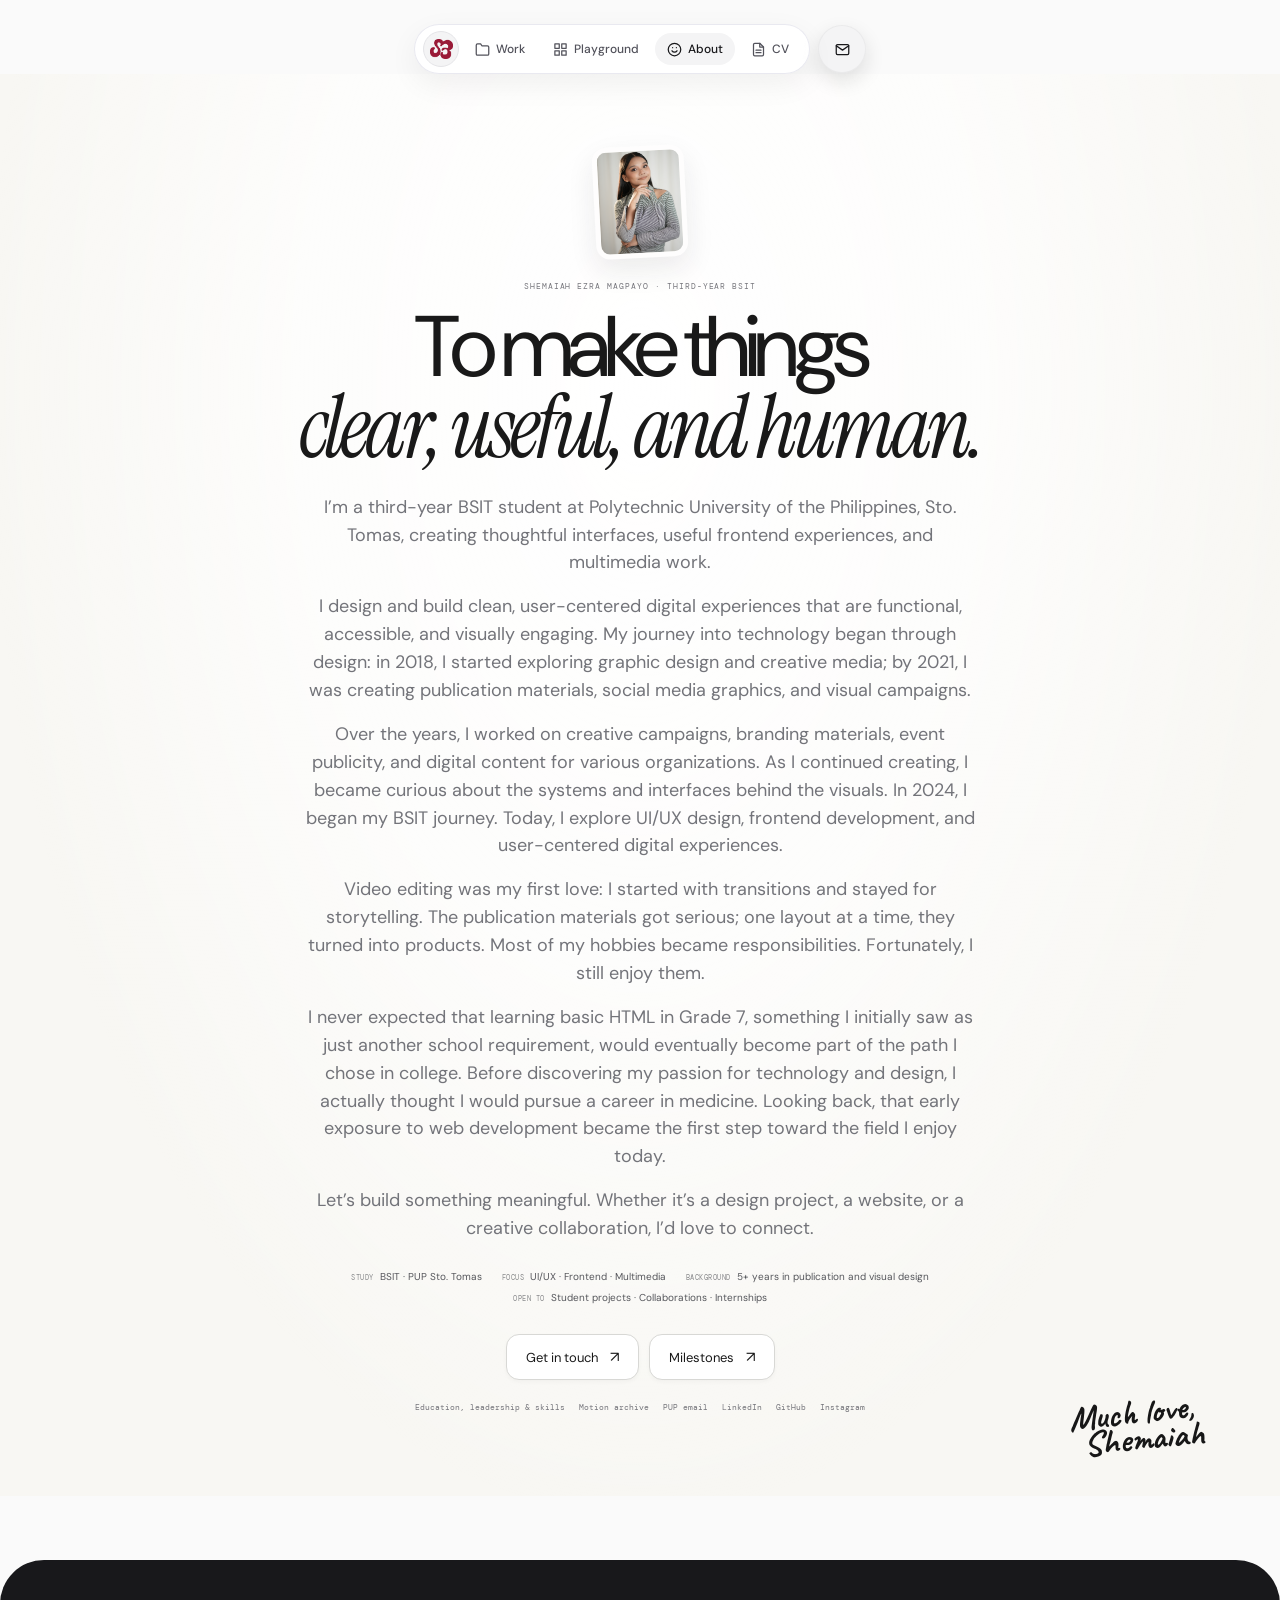
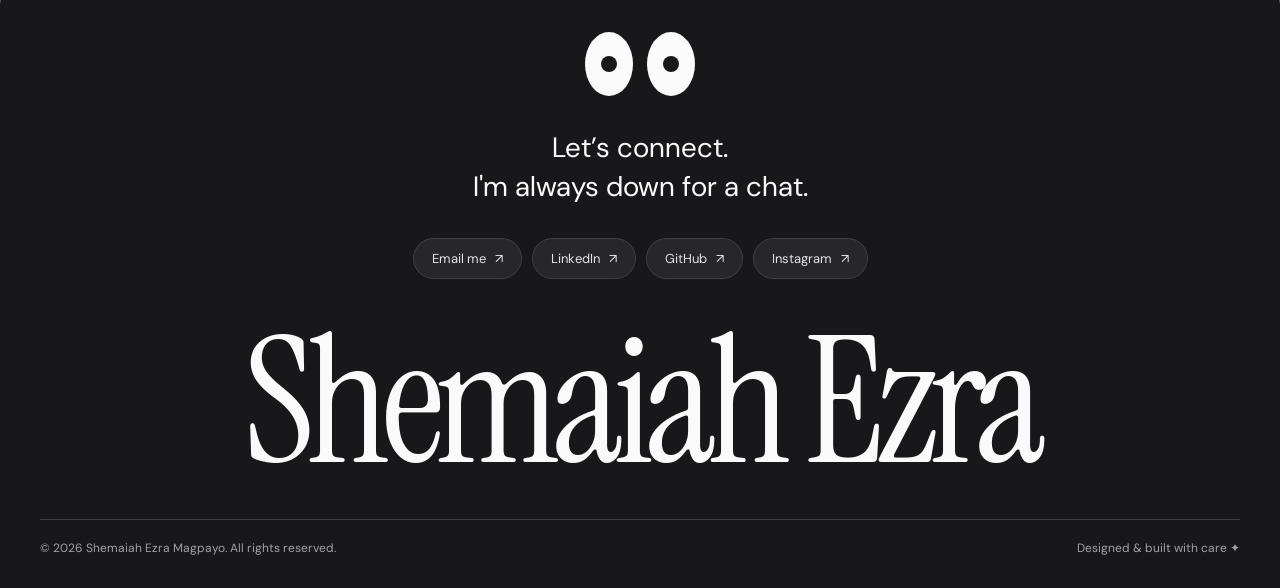
==== about.html @ cc1e4853 "feat: complete editorial redesign with custom SVG navigation, physics badges, and layout updates" ====
<!DOCTYPE html>
<html lang="en">
<head>
  <meta name="generator" content="HTML Tidy for HTML5 for Apple macOS version 5.8.0">
  <meta charset="utf-8">
  <meta name="viewport" content="width=device-width,initial-scale=1">
  <meta name="description" content=
  "Personal introduction, biography, interests and creative journey of Shemaiah Ezra Magpayo.">
  <meta name="theme-color" content="#fbfaf6">
  <title>About Me | Personal Archive — Shemaiah Ezra</title>
  <link rel="icon" type="image/png" href="assets/images/DarkLogo.png">
  <link rel="preconnect" href="https://fonts.googleapis.com">
  <link rel="preconnect" href="https://fonts.gstatic.com" crossorigin="">
  <link href=
  "https://fonts.googleapis.com/css2?family=DM+Mono:wght@400;500&amp;family=DM+Sans:wght@400;500;600;700&amp;family=Instrument+Serif:ital@0;1&amp;display=swap"
  rel="stylesheet">
  <link href="https://fonts.googleapis.com/css2?family=Caveat:wght@600;700&amp;display=swap" rel="stylesheet">
  <link rel="stylesheet" href="assets/css/redesign.css">
  <link rel="stylesheet" href="assets/css/portfolio-pages.css">
</head>
<body class="portfolio-page about-page has-floating-nav">
  <header class="nav-container">
    <div class="nav-pill-wrapper">
      <nav class="nav-pill" aria-label="Main navigation">
        <a class="nav-monogram" href="index.html#home" aria-label="Shemaiah Ezra home"><img src="assets/images/DarkLogo.png" alt=""></a>
        <a class="nav-link" href="projects.html"><svg aria-hidden="true" viewBox="0 0 24 24"><path d="M22 19a2 2 0 0 1-2 2H4a2 2 0 0 1-2-2V5a2 2 0 0 1 2-2h5l2 3h9a2 2 0 0 1 2 2z"/></svg><span>Work</span></a>
        <a class="nav-link" href="creative.html"><svg aria-hidden="true" viewBox="0 0 24 24"><rect x="3" y="3" width="7" height="7"/><rect x="14" y="3" width="7" height="7"/><rect x="14" y="14" width="7" height="7"/><rect x="3" y="14" width="7" height="7"/></svg><span>Playground</span></a>
        <a class="nav-link" href="about.html" aria-current="page"><svg aria-hidden="true" viewBox="0 0 24 24"><circle cx="12" cy="12" r="10"/><path d="M8 14s1.5 2 4 2 4-2 4-2M9 9h.01M15 9h.01"/></svg><span>About</span></a>
        <a class="nav-link" href="experience.html"><svg aria-hidden="true" viewBox="0 0 24 24"><path d="M14 2H6a2 2 0 0 0-2 2v16a2 2 0 0 0 2 2h12a2 2 0 0 0 2-2V8z"/><path d="M14 2v6h6M8 13h8M8 17h8"/></svg><span>CV</span></a>
      </nav>
      <a class="nav-contact" href="mailto:magpayo.shemaiahezra@gmail.com" aria-label="Email Shemaiah"><svg aria-hidden="true" viewBox="0 0 24 24"><path d="M4 4h16c1.1 0 2 .9 2 2v12c0 1.1-.9 2-2 2H4c-1.1 0-2-.9-2-2V6c0-1.1.9-2 2-2z"/><path d="m22 6-10 7L2 6"/></svg></a>
    </div>
  </header>
  <main>
    <section class="about-statement" id="profile" aria-labelledby="about-statement-title">
      <div class="about-statement-inner">
        <figure class="about-statement-portrait">
          <img src="assets/images/Shemaiah-2.JPG" alt="Portrait of Shemaiah Ezra Magpayo" fetchpriority="high">
        </figure>
        <p class="mono about-statement-kicker">SHEMAIAH EZRA MAGPAYO · THIRD-YEAR BSIT</p>
        <h1 id="about-statement-title">To make things <em>clear, useful, and human.</em></h1>
        <div class="about-statement-copy">
          <p>I’m a third-year BSIT student at Polytechnic University of the Philippines, Sto. Tomas, creating thoughtful interfaces, useful frontend experiences, and multimedia work.</p>
          <p>I design and build clean, user-centered digital experiences that are functional, accessible, and visually engaging. My journey into technology began through design: in 2018, I started exploring graphic design and creative media; by 2021, I was creating publication materials, social media graphics, and visual campaigns.</p>
          <p>Over the years, I worked on creative campaigns, branding materials, event publicity, and digital content for various organizations. As I continued creating, I became curious about the systems and interfaces behind the visuals. In 2024, I began my BSIT journey. Today, I explore UI/UX design, frontend development, and user-centered digital experiences.</p>
          <p>Video editing was my first love: I started with transitions and stayed for storytelling. The publication materials got serious; one layout at a time, they turned into products. Most of my hobbies became responsibilities. Fortunately, I still enjoy them.</p>
          <p>I never expected that learning basic HTML in Grade 7, something I initially saw as just another school requirement, would eventually become part of the path I chose in college. Before discovering my passion for technology and design, I actually thought I would pursue a career in medicine. Looking back, that early exposure to web development became the first step toward the field I enjoy today.</p>
          <p>Let’s build something meaningful. Whether it’s a design project, a website, or a creative collaboration, I’d love to connect.</p>
        </div>
        <div class="about-statement-facts" aria-label="A few details about Shemaiah">
          <span><b>STUDY</b> BSIT · PUP Sto. Tomas</span>
          <span><b>FOCUS</b> UI/UX · Frontend · Multimedia</span>
          <span><b>BACKGROUND</b> 5+ years in publication and visual design</span>
          <span><b>OPEN TO</b> Student projects · Collaborations · Internships</span>
        </div>
        <div class="about-statement-actions">
          <a class="about-statement-contact" href="mailto:magpayo.shemaiahezra@gmail.com">Get in touch <span aria-hidden="true">↗</span></a>
          <a class="about-statement-contact" href="milestones.html">Milestones <span aria-hidden="true">↗</span></a>
        </div>
        <div class="about-statement-links" aria-label="Related pages and contact links">
          <a href="experience.html">Education, leadership &amp; skills</a>
          <a href="creative.html#motion-archive">Motion archive</a>
          <a href="mailto:shemaiahezrabmagpayo@iskolarngbayan.pup.edu.ph">PUP email</a>
          <a href="https://www.linkedin.com/shemaiahezra" target="_blank" rel="noreferrer">LinkedIn</a>
          <a href="https://github.com/shemaiahezra-m" target="_blank" rel="noreferrer">GitHub</a>
          <a href="https://www.instagram.com/shemaiahezra" target="_blank" rel="noreferrer">Instagram</a>
        </div>
        <p class="about-statement-signoff" aria-label="Much love, Shemaiah">
          <span>Much love,</span><span>Shemaiah</span>
        </p>
      </div>
    </section>

  </main>
  <footer class="framer-footer-wrapper">
    <div class="footer-content">
      <div class="footer-eyes-row" aria-hidden="true">
        <div class="eye-box"><span class="pupil"></span></div>
        <div class="eye-box"><span class="pupil"></span></div>
      </div>
      <p class="footer-cta-text">Let’s connect.<br>I'm always down for a chat.</p>
      <nav class="footer-action-buttons" aria-label="Contact and social links">
        <a href="mailto:magpayo.shemaiahezra@gmail.com" class="footer-pill-btn">Email me <span aria-hidden="true">↗</span></a>
        <a href="https://www.linkedin.com/shemaiahezra" target="_blank" rel="noopener noreferrer" class="footer-pill-btn">LinkedIn <span aria-hidden="true">↗</span></a>
        <a href="https://github.com/shemaiahezra-m" target="_blank" rel="noopener noreferrer" class="footer-pill-btn">GitHub <span aria-hidden="true">↗</span></a>
        <a href="https://www.instagram.com/shemaiahezra" target="_blank" rel="noopener noreferrer" class="footer-pill-btn">Instagram <span aria-hidden="true">↗</span></a>
      </nav>
      <p class="footer-big-name">Shemaiah Ezra</p>
      <div class="footer-bottom-info">
        <span>© 2026 Shemaiah Ezra Magpayo. All rights reserved.</span>
        <span>Designed &amp; built with care ✦</span>
      </div>
    </div>
  </footer>
  <script src="assets/js/portfolio-pages.js" defer></script>
</body>
</html>
---- assets/css/redesign.css ----
:root {
        --ink: #191919;
        --muted: #737277;
        --paper: #fafafa;
        --line: #e5e5e1;
        --white: #fff;
        --orange: #f4a477;
        --yellow: #f3d75e;
        --pink: #ee9ae1;
        --blue: #657fe0;
      }

      * {
        box-sizing: border-box;
      }

      html {
        scroll-behavior: smooth;
      }

      body {
        min-width: 320px;
        margin: 0;
        background: var(--paper);
        color: var(--ink);
        font-family: "DM Sans", sans-serif;
      }

      button,
      a {
        color: inherit;
        font: inherit;
      }

      button:focus-visible,
      a:focus-visible {
        outline: 3px solid var(--blue);
        outline-offset: 3px;
      }

      .mono {
        font-family: "DM Mono", monospace;
        font-size: 10px;
        letter-spacing: 0.12em;
      }

      .topbar {
        position: sticky;
        top: 0;
        z-index: 50;
        height: 74px;
        display: grid;
        grid-template-columns: 1fr auto 1fr;
        align-items: center;
        padding: 0 4vw;
        border-bottom: 1px solid var(--line);
        background: rgba(251, 251, 249, 0.92);
        backdrop-filter: blur(14px);
      }

      .brand {
        display: flex;
        align-items: center;
        gap: 10px;
        width: fit-content;
        color: var(--ink);
        font-size: 14px;
        font-weight: 700;
        text-decoration: none;
      }

      .brand img {
        display: block;
        width: 34px;
        height: 34px;
        object-fit: contain;
      }

      .brand-mark {
        width: 29px;
        text-align: center;
        font-family: "Instrument Serif", serif;
        font-size: 22px;
        font-style: italic;
      }

      .nav {
        display: flex;
        gap: 2px;
        padding: 5px;
        border-radius: 999px;
        background: #252321;
        box-shadow: 0 10px 28px rgba(23, 23, 23, 0.14);
      }

      .nav a {
        padding: 7px 14px;
        border-radius: 999px;
        color: rgba(255, 255, 255, 0.72);
        font-size: 12px;
        font-weight: 500;
        text-decoration: none;
        transition: background-color 180ms ease, color 180ms ease, transform 180ms ease;
      }

      .nav a[aria-current="page"] {
        background: rgba(255, 255, 255, 0.12);
        color: white;
      }

      .nav a:hover:not([aria-current="page"]) {
        color: white;
        transform: translateY(-1px);
      }

      .nav a:focus-visible:not([aria-current="page"]) {
        color: white;
      }

      .topbar-status {
        display: flex;
        justify-self: end;
        align-items: center;
        gap: 18px;
        font-family: "DM Mono", monospace;
        font-size: 10px;
      }

      .available {
        display: flex;
        align-items: center;
        gap: 7px;
      }

      .available i {
        width: 7px;
        height: 7px;
        border-radius: 50%;
        background: #25a66d;
        box-shadow: 0 0 0 3px rgba(37, 166, 109, 0.14);
      }

      .hero {
        position: relative;
        min-height: 960px;
        padding: 128px 6vw 110px;
        border-bottom: 1px solid var(--line);
        background:
          radial-gradient(circle at 1px 1px, rgba(23, 23, 23, 0.055) 1px, transparent 0) 0 0 / 19px 19px,
          var(--paper);
        overflow: hidden;
      }

      .intro {
        position: relative;
        z-index: 10;
        width: min(620px, 47%);
      }

      .intro-label {
        color: var(--muted);
      }

      h1 {
        margin: 34px 0 20px;
        font-size: clamp(72px, 7.2vw, 104px);
        font-weight: 400;
        line-height: 0.84;
        letter-spacing: -0.07em;
      }

      h1 em {
        display: block;
        font-family: "Instrument Serif", serif;
        font-weight: 400;
      }

      .intro > p {
        max-width: 520px;
        margin: 0;
        color: #4f4e53;
        font-size: 17px;
        line-height: 1.65;
      }

      .actions {
        display: flex;
        align-items: center;
        gap: 24px;
        margin-top: 28px;
      }

      .primary-action {
        display: inline-flex;
        align-items: center;
        gap: 18px;
        padding: 13px 18px;
        border: 0;
        border-radius: 999px;
        background: var(--ink);
        color: white;
        font-size: 12px;
        font-weight: 600;
        text-decoration: none;
      }

      .text-action {
        padding: 9px 0;
        border-bottom: 1px solid #aaa9a5;
        font-size: 12px;
        font-weight: 500;
        text-decoration: none;
      }

      .ui-sandbox {
        position: absolute;
        z-index: 2;
        top: 96px;
        right: 5%;
        width: min(650px, 47vw);
        height: 330px;
      }

      .ui-screen {
        position: absolute;
        top: 0;
        right: 0;
        width: 100%;
        height: 330px;
        border: 1px solid #d8d9dc;
        border-radius: 18px 18px 10px 10px;
        background: #f8f8f7;
        box-shadow: 0 26px 60px rgba(23, 23, 23, 0.13);
        overflow: hidden;
      }

      .screen-bar {
        height: 38px;
        display: grid;
        grid-template-columns: 1fr auto 1fr;
        align-items: center;
        padding: 0 13px;
        border-bottom: 1px solid #dededa;
        color: var(--muted);
        font-family: "DM Mono", monospace;
        font-size: 7px;
      }

      .screen-bar > span:last-child {
        justify-self: end;
      }

      .dots {
        display: flex;
        gap: 5px;
      }

      .dots i {
        width: 7px;
        height: 7px;
        border-radius: 50%;
        background: #d2d3d4;
      }

      .canvas {
        position: relative;
        height: calc(100% - 38px);
        padding: 44px 50px;
        background-color: #f1f2f3;
        background-image:
          linear-gradient(rgba(89, 111, 139, 0.08) 1px, transparent 1px),
          linear-gradient(90deg, rgba(89, 111, 139, 0.08) 1px, transparent 1px);
        background-size: 24px 24px;
      }

      .inspect-toolbar {
        position: absolute;
        top: 9px;
        left: 50%;
        display: flex;
        gap: 3px;
        padding: 3px;
        border: 1px solid #deded9;
        border-radius: 7px;
        background: white;
        transform: translateX(-50%);
      }

      .inspect-toolbar span {
        padding: 4px 7px;
        border-radius: 4px;
        color: var(--muted);
        font: 5px "DM Mono", monospace;
      }

      .inspect-toolbar span:nth-child(2) {
        background: var(--ink);
        color: white;
      }

      .component {
        position: relative;
        height: 100%;
        border: 1px solid var(--blue);
        background: white;
      }

      .component-label {
        position: absolute;
        top: -17px;
        left: -1px;
        padding: 3px 5px;
        border-radius: 3px 3px 0 0;
        background: var(--blue);
        color: white;
        font: 5px "DM Mono", monospace;
      }

      .component-content {
        height: 100%;
        display: flex;
        flex-direction: column;
        align-items: flex-start;
        justify-content: center;
        padding: 25px;
        background: radial-gradient(circle at 78% 30%, #f4a6c8 0 13%, transparent 13.5%);
      }

      .component-content small {
        font: 5px "DM Mono", monospace;
        letter-spacing: 0.08em;
      }

      .component-content strong {
        margin: 7px 0 10px;
        font-size: clamp(20px, 2.4vw, 34px);
        line-height: 0.93;
        letter-spacing: -0.055em;
      }

      .component-line {
        width: 38%;
        height: 3px;
        background: #dadad6;
      }

      .component-button {
        margin-top: 13px;
        padding: 7px 10px;
        border-radius: 999px;
        background: var(--ink);
        color: white;
        font: 5px "DM Mono", monospace;
      }

      .measure,
      .grid-badge {
        position: absolute;
        font: 5px "DM Mono", monospace;
      }

      .measure {
        top: 7px;
        right: 10px;
        padding: 2px 4px;
        background: #ef5da8;
        color: white;
      }

      .grid-badge {
        right: 12px;
        bottom: 10px;
        padding: 4px 6px;
        border-radius: 4px;
        background: white;
      }

      .token-card {
        position: absolute;
        z-index: 5;
        top: 76px;
        left: -5%;
        width: 178px;
        display: flex;
        flex-direction: column;
        padding: 14px;
        border: 1px solid var(--line);
        border-radius: 10px;
        background: rgba(255, 255, 255, 0.96);
        box-shadow: 0 14px 30px rgba(23, 23, 23, 0.1);
        font: 7px/1.65 "DM Mono", monospace;
        transform: rotate(-2deg);
      }

      .token-card > span {
        margin-bottom: 7px;
        color: var(--muted);
        font-size: 6px;
      }

      .token-card code:nth-of-type(2) {
        color: #d55391;
      }

      .code-card {
        position: absolute;
        z-index: 6;
        top: 265px;
        right: -2%;
        width: 220px;
        padding: 16px;
        border-radius: 11px;
        background: #202226;
        box-shadow: 0 18px 35px rgba(23, 23, 23, 0.19);
        color: #f3f2ed;
        font: 7px/1.85 "DM Mono", monospace;
        transform: rotate(8deg);
      }

      .code-card div {
        display: flex;
        gap: 12px;
      }

      .code-card span {
        color: #777b83;
      }

      .code-card div:nth-child(odd) code {
        color: #f2a6cb;
      }

      .code-card div:nth-child(2) code {
        color: #f3d96e;
      }

      .keyboard-scene {
        position: absolute;
        z-index: 5;
        top: 455px;
        right: 2.5%;
        width: min(690px, 50vw);
        transform: rotate(-4deg);
      }

      .keyboard {
        padding: 18px 20px 13px;
        border: 1px solid #c9cbcd;
        border-radius: 18px;
        background: #e7e8e9;
        box-shadow: 0 30px 70px rgba(23, 23, 23, 0.17);
      }

      .keyboard-meta {
        display: flex;
        justify-content: space-between;
        padding: 0 4px 11px;
        color: #74767a;
        font: 7px "DM Mono", monospace;
      }

      .keyboard-meta span:last-child {
        display: flex;
        align-items: center;
        gap: 6px;
      }

      .keyboard-meta i {
        width: 6px;
        height: 6px;
        border-radius: 50%;
        background: #3aaa76;
      }

      .keyboard-keys {
        display: grid;
        gap: 6px;
        padding: 10px;
        border: 1px solid #d0d1d2;
        border-radius: 12px;
        background: #d7d8da;
        box-shadow: inset 0 3px 8px rgba(23, 23, 23, 0.07);
      }

      .key-row {
        display: flex;
        gap: 6px;
      }

      .key {
        min-width: 0;
        flex: 1;
        padding: 12px 3px 10px;
        border: 1px solid #cdcecf;
        border-bottom-width: 4px;
        border-radius: 7px;
        background: #f9f9f7;
        box-shadow: 0 3px 5px rgba(23, 23, 23, 0.08);
        color: #505156;
        font: 8px "DM Mono", monospace;
        cursor: pointer;
        transition: transform 80ms ease, border-width 80ms ease;
      }

      .key:active {
        border-bottom-width: 1px;
        transform: translateY(3px);
      }

      .key.wide {
        flex: 1.55;
      }

      .key.space {
        flex: 5;
      }

      .key[data-route] {
        color: #284ca8;
        font-weight: 500;
      }

      .keyboard-output {
        height: 18px;
        padding-top: 7px;
        color: #74767a;
        font: 7px "DM Mono", monospace;
        text-align: center;
      }

      .status-card {
        position: absolute;
        z-index: 12;
        top: 465px;
        left: 45%;
        width: 260px;
        padding: 22px;
        border: 1px solid rgba(23, 23, 23, 0.08);
        border-radius: 14px;
        background: rgba(255, 255, 255, 0.94);
        box-shadow: 0 12px 35px rgba(28, 28, 28, 0.07);
      }

      .status-dot {
        position: absolute;
        top: 15px;
        right: 16px;
        width: 8px;
        height: 8px;
        border-radius: 50%;
        background: #49aa79;
      }

      .status-card p {
        margin: 10px 0 18px;
        font-family: "Instrument Serif", serif;
        font-size: 23px;
        line-height: 1.12;
      }

      .status-footer {
        display: flex;
        justify-content: space-between;
        padding-top: 10px;
        border-top: 1px solid var(--line);
        font: 8px "DM Mono", monospace;
      }

      .pockets-section {
        min-height: 1135px;
        padding: 105px 7vw 115px;
        background:
          radial-gradient(circle at 12% 20%, rgba(255, 255, 255, 0.7) 0 5%, transparent 5.5%),
          radial-gradient(circle at 86% 72%, rgba(246, 216, 105, 0.13) 0 8%, transparent 8.5%),
          #f8f7f2;
        overflow: hidden;
      }

      .pockets-heading {
        max-width: 760px;
        margin: 0 auto 70px;
        text-align: center;
      }

      .pockets-heading h2 {
        margin: 9px 0 14px;
        font-size: clamp(64px, 7.3vw, 105px);
        font-weight: 400;
        line-height: 0.86;
        letter-spacing: -0.07em;
      }

      .pockets-heading p {
        margin: 0;
        color: var(--muted);
        font-size: 13px;
      }

      .pocket-grid {
        max-width: 1180px;
        display: grid;
        grid-template-columns: repeat(3, 1fr);
        gap: 34px;
        margin: 0 auto;
      }

      .pocket {
        --pocket-color: var(--orange);
        --file-color: #fff1e8;
        position: relative;
        height: 520px;
      }

      .pocket.yellow {
        --pocket-color: var(--yellow);
        --file-color: #fff9cf;
      }

      .pocket.pink {
        --pocket-color: var(--pink);
        --file-color: #fdeafd;
      }

      .pocket-toggle {
        position: absolute;
        z-index: 6;
        top: 0;
        width: 100%;
        display: flex;
        justify-content: space-between;
        padding: 0 8px;
        border: 0;
        background: transparent;
        font: 8px "DM Mono", monospace;
        letter-spacing: 0.07em;
        cursor: pointer;
      }

      .toggle-state {
        display: flex;
        align-items: center;
        gap: 7px;
      }

      .toggle-state i {
        width: 24px;
        height: 24px;
        display: grid;
        place-items: center;
        border: 1px solid rgba(23, 23, 23, 0.18);
        border-radius: 50%;
        background: rgba(255, 255, 255, 0.52);
        font: 16px "DM Sans", sans-serif;
      }

      .pocket-file {
        position: absolute;
        z-index: 1;
        top: 150px;
        right: 8%;
        left: 8%;
        height: 310px;
        padding: 28px;
        border: 1px solid rgba(67, 39, 111, 0.16);
        border-radius: 18px;
        background: var(--file-color);
        box-shadow: 0 18px 45px rgba(70, 42, 95, 0.14);
        transition: top 420ms cubic-bezier(0.2, 0.75, 0.25, 1), transform 420ms ease;
      }

      .pocket.open .pocket-file {
        top: 42px;
        box-shadow: 0 25px 60px rgba(70, 42, 95, 0.2);
      }

      .pocket-file small {
        font: 7px "DM Mono", monospace;
        letter-spacing: 0.08em;
      }

      .pocket-file h3 {
        max-width: 280px;
        margin: 26px 0 10px;
        font-size: 40px;
        font-weight: 400;
        line-height: 0.92;
        letter-spacing: -0.055em;
      }

      .pocket-file p {
        margin: 0;
        color: var(--muted);
        font-size: 10px;
        line-height: 1.5;
      }

      .file-art {
        position: absolute;
        right: 25px;
        bottom: 24px;
        left: 25px;
        height: 70px;
        display: flex;
        align-items: flex-end;
        justify-content: center;
      }

      .file-art i {
        width: 31%;
        height: 58px;
        border-radius: 9px 9px 4px 4px;
        background: var(--pocket-color);
        box-shadow: 0 7px 16px rgba(23, 23, 23, 0.1);
      }

      .file-art i:first-child {
        transform: rotate(-9deg) translateX(10px);
      }

      .file-art i:nth-child(2) {
        z-index: 2;
        height: 70px;
      }

      .file-art i:last-child {
        transform: rotate(9deg) translateX(-10px);
      }

      .pocket-front {
        position: absolute;
        z-index: 3;
        right: 0;
        bottom: 0;
        left: 0;
        height: 245px;
        padding: 70px 28px 25px;
        border: 2px solid rgba(31, 54, 72, 0.52);
        border-radius: 22px 22px 28px 28px;
        background: var(--pocket-color);
        box-shadow: 0 20px 40px rgba(75, 44, 103, 0.15);
        text-align: left;
        cursor: pointer;
      }

      .pocket-front::after {
        content: "";
        position: absolute;
        inset: 10px;
        border: 1px dashed rgba(31, 54, 72, 0.3);
        border-radius: 15px 15px 20px 20px;
      }

      .pocket-front h3,
      .pocket-front p,
      .pocket-front span {
        position: relative;
        z-index: 1;
      }

      .pocket-front h3 {
        margin: 0 0 8px;
        font-size: 25px;
        font-weight: 400;
        letter-spacing: -0.04em;
      }

      .pocket-front p {
        margin: 0;
        font-size: 11px;
      }

      .pocket-front span {
        position: absolute;
        right: 28px;
        bottom: 34px;
        left: 28px;
        display: flex;
        justify-content: space-between;
        padding-top: 10px;
        border-top: 1px solid rgba(77, 43, 125, 0.28);
        font: 8px "DM Mono", monospace;
      }

      .footer {
        min-height: 80px;
        display: grid;
        grid-template-columns: 1fr auto 1fr;
        align-items: center;
        gap: 30px;
        padding: 20px 6vw;
        background: #252321;
        color: white;
        font: 8px "DM Mono", monospace;
      }

      .footer span:last-child {
        justify-self: end;
      }

      .content-section {
        padding: 110px 7vw 120px;
        border-top: 1px solid var(--line);
        background: var(--white);
      }

      .content-section.alt {
        background: #f8f7f2;
      }

      .section-index {
        display: grid;
        grid-template-columns: 1fr auto 1fr;
        align-items: center;
        min-height: 54px;
        border-bottom: 1px solid var(--line);
        font: 8px "DM Mono", monospace;
        letter-spacing: 0.08em;
      }

      .section-index span:last-child {
        justify-self: end;
      }

      .section-heading {
        display: grid;
        grid-template-columns: 1.4fr 0.6fr;
        align-items: end;
        gap: 60px;
        padding: 80px 0 65px;
      }

      .section-heading h2 {
        margin: 8px 0 0;
        font-size: clamp(64px, 9vw, 128px);
        font-weight: 400;
        line-height: 0.84;
        letter-spacing: -0.075em;
      }

      .section-heading p {
        max-width: 380px;
        margin: 0;
        color: var(--muted);
        font-size: 14px;
        line-height: 1.65;
      }

      .work-grid {
        display: grid;
        grid-template-columns: repeat(2, minmax(0, 1fr));
        gap: 70px 28px;
      }

      .project-card {
        border: 0;
        background: transparent;
        text-align: left;
      }

      .project-visual {
        position: relative;
        min-height: 430px;
        border-radius: 18px;
        background-color: var(--card-color);
        background-image:
          linear-gradient(rgba(25, 25, 25, 0.08) 1px, transparent 1px),
          linear-gradient(90deg, rgba(25, 25, 25, 0.08) 1px, transparent 1px);
        background-size: 28px 28px;
        overflow: hidden;
      }

      .project-browser {
        position: absolute;
        inset: 13% 9%;
        border-radius: 13px;
        background: white;
        box-shadow: 0 25px 55px rgba(25, 25, 25, 0.18);
        overflow: hidden;
      }

      .project-browser::before {
        content: "●  ●  ●";
        display: block;
        height: 30px;
        padding: 8px 12px;
        border-bottom: 1px solid var(--line);
        color: #c7c7c2;
        font-size: 7px;
        letter-spacing: 4px;
      }

      .project-browser div {
        height: calc(100% - 30px);
        display: flex;
        flex-direction: column;
        align-items: flex-start;
        justify-content: center;
        padding: 10%;
        background: radial-gradient(circle at 78% 28%, var(--accent) 0 13%, transparent 13.5%);
      }

      .project-browser small {
        font: 7px "DM Mono", monospace;
      }

      .project-browser strong {
        max-width: 75%;
        margin-top: 10px;
        font-size: clamp(30px, 4vw, 56px);
        line-height: 0.92;
        letter-spacing: -0.06em;
      }

      .project-meta {
        display: grid;
        grid-template-columns: 35px 1fr auto;
        gap: 12px;
        padding-top: 17px;
      }

      .project-meta span,
      .project-meta small {
        color: var(--muted);
        font: 8px "DM Mono", monospace;
      }

      .project-meta strong {
        display: block;
        margin-bottom: 5px;
        font-size: 18px;
      }

      .archive-grid {
        display: grid;
        grid-template-columns: repeat(3, 1fr);
        gap: 24px;
      }

      .archive-card {
        min-height: 420px;
        display: flex;
        flex-direction: column;
        justify-content: space-between;
        padding: 28px;
        border: 1px solid var(--line);
        border-radius: 16px;
        background: var(--archive-color);
      }

      .archive-card > span {
        font: 8px "DM Mono", monospace;
      }

      .archive-card__art {
        height: 230px;
        display: grid;
        place-items: center;
      }

      .archive-card__art i {
        width: 55%;
        height: 75%;
        border-radius: 12px;
        background: white;
        box-shadow: 18px 18px 0 rgba(25, 25, 25, 0.16);
        transform: rotate(-6deg);
      }

      .archive-card h3 {
        margin: 0 0 7px;
        font-family: "Instrument Serif", serif;
        font-size: 34px;
        font-weight: 400;
      }

      .archive-card p {
        margin: 0;
        font-size: 12px;
        line-height: 1.55;
      }

      .about-layout {
        display: grid;
        grid-template-columns: 0.85fr 1.15fr;
        gap: clamp(45px, 8vw, 120px);
        align-items: center;
      }

      .image-holder {
        position: relative;
        aspect-ratio: 4 / 5;
        display: grid;
        place-items: center;
        border: 1px solid var(--line);
        border-radius: 18px;
        background:
          linear-gradient(135deg, rgba(125, 152, 247, 0.23), rgba(245, 169, 203, 0.28)),
          #f4f3f0;
        overflow: hidden;
      }

      .image-holder::before,
      .image-holder::after {
        content: "";
        position: absolute;
        border: 1px solid rgba(25, 25, 25, 0.22);
        border-radius: 50%;
      }

      .image-holder::before {
        width: 55%;
        aspect-ratio: 1;
      }

      .image-holder::after {
        width: 72%;
        aspect-ratio: 1;
      }

      .image-holder span {
        position: relative;
        z-index: 2;
        font-family: "Instrument Serif", serif;
        font-size: clamp(72px, 9vw, 130px);
        font-style: italic;
      }

      .image-holder small {
        position: absolute;
        right: 20px;
        bottom: 18px;
        left: 20px;
        padding-top: 10px;
        border-top: 1px solid rgba(25, 25, 25, 0.2);
        font: 8px "DM Mono", monospace;
        text-align: center;
      }

      .about-copy h2 {
        margin: 14px 0 24px;
        font-size: clamp(58px, 7vw, 102px);
        font-weight: 400;
        line-height: 0.86;
        letter-spacing: -0.07em;
      }

      .about-copy h2 em {
        font-family: "Instrument Serif", serif;
        font-weight: 400;
      }

      .about-copy > p {
        max-width: 610px;
        color: var(--muted);
        font-size: 16px;
        line-height: 1.75;
      }

      .about-facts {
        display: grid;
        grid-template-columns: repeat(2, 1fr);
        gap: 1px;
        margin-top: 38px;
        border: 1px solid var(--line);
        background: var(--line);
      }

      .about-facts div {
        min-height: 130px;
        padding: 22px;
        background: white;
      }

      .about-facts span {
        font: 8px "DM Mono", monospace;
      }

      .about-facts strong {
        display: block;
        margin-top: 34px;
        font-size: 18px;
      }

      .hero-photo-slot {
        position: absolute;
        z-index: 14;
        top: 205px;
        left: 40.5%;
        width: 128px;
        height: 164px;
        display: grid;
        place-items: center;
        border: 6px solid white;
        border-radius: 16px;
        background:
          radial-gradient(circle at center, rgba(255, 255, 255, 0.35) 0 28%, transparent 29%),
          linear-gradient(145deg, #afc9e7, #f3b5cf);
        box-shadow: 0 18px 38px rgba(23, 23, 23, 0.13);
        transform: rotate(-3deg);
      }

      .hero-photo-slot span {
        font: italic 50px "Instrument Serif", serif;
      }

      .hero-photo-slot small {
        position: absolute;
        right: 8px;
        bottom: 8px;
        left: 8px;
        padding-top: 6px;
        border-top: 1px solid rgba(23, 23, 23, 0.16);
        font: 5px "DM Mono", monospace;
        text-align: center;
      }

      .pocket-projects {
        position: relative;
        height: 245px;
        margin-top: 0;
      }

      .mini-project {
        position: absolute;
        top: 18px;
        left: 5%;
        width: 90%;
        height: 220px;
        display: block;
        padding: 0;
        border: 8px solid white;
        border-radius: 14px;
        background: white;
        box-shadow: 0 15px 30px rgba(23, 23, 23, 0.17);
        overflow: hidden;
        transform-origin: center bottom;
        transition: transform 360ms cubic-bezier(0.34, 1.56, 0.64, 1), box-shadow 260ms ease, opacity 260ms ease;
      }

      .mini-project:nth-child(n + 4) {
        z-index: 0;
        opacity: 0;
        visibility: hidden;
        transform: translateY(18px) scale(0.92);
      }

      .mini-project:nth-child(-n + 3) {
        visibility: visible;
        opacity: 1;
      }

      .mini-project::before {
        content: "";
        position: absolute;
        inset: 18px 0 42px;
        background:
          radial-gradient(circle at 72% 28%, rgba(255, 255, 255, 0.8) 0 11%, transparent 12%),
          linear-gradient(135deg, color-mix(in srgb, var(--pocket-color) 70%, #6079d5), var(--pocket-color));
      }

      /* Use the portfolio's real work as the browser-window previews. */
      .mini-project > img {
        position: absolute;
        z-index: 1;
        top: 18px;
        right: 0;
        bottom: 42px;
        left: 0;
        width: 100%;
        height: calc(100% - 60px);
        object-fit: cover;
        object-position: center 28%;
        background: #f5f4f1;
      }

      .mini-project > iframe {
        position: absolute;
        z-index: 1;
        top: 18px;
        left: 0;
        width: 300%;
        height: 300%;
        border: 0;
        background: #f7f7f7;
        transform: scale(0.333333);
        transform-origin: top left;
        pointer-events: none;
      }

      .mini-project::before {
        display: none;
      }

      .mini-project::after {
        content: "";
        position: absolute;
        top: 0;
        right: 0;
        left: 0;
        height: 18px;
        border-bottom: 1px solid var(--line);
        background:
          radial-gradient(circle at 9px 9px, #d4d4d0 0 2px, transparent 2.5px),
          radial-gradient(circle at 18px 9px, #d4d4d0 0 2px, transparent 2.5px),
          radial-gradient(circle at 27px 9px, #d4d4d0 0 2px, transparent 2.5px),
          #f7f7f4;
      }

      .mini-project:nth-child(1) {
        z-index: 1;
        transform: translate(-15px, 18px) rotate(-3deg);
      }

      .mini-project:nth-child(2) {
        z-index: 2;
        transform: translate(3px, 8px) rotate(0deg);
      }

      .mini-project:nth-child(3) {
        z-index: 3;
        transform: translate(19px, -3px) rotate(3deg);
      }

      .mini-project:nth-child(2)::before {
        background:
          linear-gradient(35deg, transparent 45%, rgba(255, 255, 255, 0.5) 46% 53%, transparent 54%),
          linear-gradient(145deg, var(--pocket-color), #6e8be8);
      }

      .mini-project:nth-child(3)::before {
        background:
          radial-gradient(circle at 35% 35%, rgba(255, 255, 255, 0.58) 0 16%, transparent 17%),
          linear-gradient(135deg, #ef7d74, var(--pocket-color));
      }

      .mini-project i {
        top: 27px;
        left: 10px;
        z-index: 4;
        padding: 3px 4px;
        border-radius: 3px;
        background: rgba(255, 255, 255, 0.82);
        color: var(--ink);
        font: normal 6px "DM Mono", monospace;
      }

      .mini-project strong {
        position: absolute;
        z-index: 3;
        right: 5px;
        bottom: 21px;
        left: 7px;
        overflow: hidden;
        font-size: 9px;
        text-overflow: ellipsis;
        white-space: nowrap;
      }

      .mini-project small {
        position: absolute;
        z-index: 3;
        right: 5px;
        bottom: 6px;
        left: 7px;
        overflow: hidden;
        color: var(--muted);
        font: 5px "DM Mono", monospace;
        text-overflow: ellipsis;
        white-space: nowrap;
      }

      .pocket-file {
        top: 165px;
        right: 2%;
        left: 2%;
        height: 310px;
        padding: 0;
        border: 0;
        background: transparent;
        box-shadow: none;
        overflow: visible;
      }

      .pocket.open .pocket-file,
      .pocket:hover .pocket-file {
        top: 54px;
        transform: rotate(0);
      }

      .pocket-file-link {
        display: none;
      }

      .pocket-file > small {
        position: absolute;
        z-index: 6;
        top: -18px;
        left: 10px;
        display: inline-flex;
        padding: 5px 8px;
        border: 1px solid rgba(255, 255, 255, 0.7);
        border-radius: 999px;
        background: rgba(255, 255, 255, 0.78);
        box-shadow: 0 7px 16px rgba(23, 23, 23, 0.08);
        backdrop-filter: blur(10px);
        color: var(--muted);
        font: 6px "DM Mono", monospace;
      }

      .pocket-front {
        height: 190px;
        padding: 54px 28px 22px;
        border: 1px solid rgba(31, 54, 72, 0.2);
        border-radius: 14px 18px 22px 22px;
        border-color: rgba(255, 255, 255, 0.68);
        background: linear-gradient(
          165deg,
          color-mix(in srgb, var(--pocket-color) 67%, rgba(255, 255, 255, 0.82)),
          color-mix(in srgb, var(--pocket-color) 82%, transparent)
        );
        box-shadow:
          0 24px 45px rgba(55, 54, 65, 0.2),
          inset 0 1px rgba(255, 255, 255, 0.72);
        backdrop-filter: blur(12px);
      }

      .pocket-front::before {
        content: "";
        position: absolute;
        z-index: -1;
        top: -25px;
        left: -1px;
        width: 118px;
        height: 38px;
        border: 1px solid rgba(31, 54, 72, 0.18);
        border-bottom: 0;
        border-radius: 14px 14px 0 0;
        border-color: rgba(255, 255, 255, 0.65);
        background: color-mix(in srgb, var(--pocket-color) 72%, rgba(255, 255, 255, 0.72));
        backdrop-filter: blur(12px);
      }

      .pocket-front::after {
        inset: 10px;
        border: 0;
        border-radius: 10px 13px 16px 16px;
        background: linear-gradient(145deg, rgba(255, 255, 255, 0.12), transparent 45%);
      }

      .pocket-front span {
        bottom: 20px;
      }

      .folder-tags {
        position: absolute !important;
        z-index: 3 !important;
        right: 28px !important;
        bottom: 48px !important;
        left: 28px !important;
        display: flex !important;
        flex-wrap: wrap;
        justify-content: flex-start !important;
        gap: 5px;
        padding: 0 !important;
        border: 0 !important;
      }

      .folder-tags i {
        padding: 4px 7px;
        border: 1px solid rgba(255, 255, 255, 0.5);
        border-radius: 999px;
        background: rgba(255, 255, 255, 0.32);
        font: normal 6px "DM Mono", monospace;
      }

      .pocket {
        display: block;
        color: inherit;
        text-decoration: none;
        transition: transform 350ms cubic-bezier(0.34, 1.56, 0.64, 1), filter 300ms ease;
      }

      .pocket:hover,
      .pocket:focus-within {
        z-index: 8;
        transform: translateY(-9px);
        filter: saturate(1.04);
      }

      .pocket:focus-visible {
        outline: 3px solid #4f6edb;
        outline-offset: 8px;
        border-radius: 22px;
      }

      .pocket:focus-within .pocket-file {
        top: 54px;
        transform: rotate(0);
      }

      .pocket-front > span:not(.folder-tags) {
        position: absolute;
        right: 28px;
        left: 28px;
      }

      .pocket-front .pocket-copy {
        top: 52px;
        bottom: auto;
        display: grid;
        gap: 3px;
        border: 0;
        padding: 0;
        font: inherit;
        pointer-events: none;
      }

      .pocket-copy strong {
        display: block;
        font-size: clamp(20px, 1.45vw, 26px);
        line-height: 1.1;
        font-weight: 500;
        letter-spacing: -0.05em;
      }

      .pocket-copy small {
        max-width: 290px;
        display: -webkit-box;
        overflow: hidden;
        color: rgba(31, 31, 33, 0.76);
        font: 11px/1.35 "DM Sans", sans-serif;
        -webkit-box-orient: vertical;
        -webkit-line-clamp: 2;
      }

      .pocket-front .pocket-cta {
        z-index: 3;
        bottom: 14px;
        display: flex;
        justify-content: space-between;
        padding-top: 8px;
        border-top: 1px solid rgba(77, 43, 125, 0.28);
        font: 8px "DM Mono", monospace;
        pointer-events: none;
      }

      .folder-tags {
        bottom: 42px !important;
        pointer-events: none;
      }

      .folder-tags i {
        line-height: 1.2;
      }

      .pocket:hover .mini-project:nth-child(1),
      .pocket.open .mini-project:nth-child(1) {
        transform: translate(-25px, -2px) rotate(-6deg);
      }

      .pocket:hover .mini-project:nth-child(2),
      .pocket.open .mini-project:nth-child(2) {
        transform: translate(3px, -18px) rotate(0deg);
      }

      .pocket:hover .mini-project:nth-child(3),
      .pocket.open .mini-project:nth-child(3) {
        transform: translate(28px, -5px) rotate(6deg);
      }

      .pocket:hover .mini-project,
      .pocket.open .mini-project {
        box-shadow: 0 20px 38px rgba(23, 23, 23, 0.2);
      }

      .pocket:focus-within .mini-project:nth-child(1) {
        transform: translate(-25px, -2px) rotate(-6deg);
      }

      .pocket:focus-within .mini-project:nth-child(2) {
        transform: translate(3px, -18px) rotate(0deg);
      }

      .pocket:focus-within .mini-project:nth-child(3) {
        transform: translate(28px, -5px) rotate(6deg);
      }

      .pocket:focus-within .mini-project {
        box-shadow: 0 20px 38px rgba(23, 23, 23, 0.2);
      }

      .mini-project i {
        position: absolute;
        z-index: 4;
      }

      .mini-project strong,
      .mini-project small {
        padding: 2px 4px;
        border-radius: 3px;
        background: rgba(255, 255, 255, 0.92);
      }

      .pockets-section {
        background:
          radial-gradient(circle at 15% 25%, rgba(241, 138, 112, 0.15), transparent 24%),
          radial-gradient(circle at 82% 66%, rgba(101, 127, 224, 0.13), transparent 26%),
          radial-gradient(circle at 52% 43%, rgba(246, 216, 105, 0.11), transparent 30%),
          #f8f7f2;
      }

      @media (min-width: 1101px) {
        .hero {
          min-height: 720px;
        }

        .intro {
          width: min(620px, 47%);
        }

        h1 {
          font-size: clamp(72px, 7.2vw, 104px);
        }

        .ui-sandbox {
          top: 72px;
          right: 4%;
          width: min(650px, 49vw);
          height: 620px;
        }

        .ui-screen {
          right: 3%;
          width: 88%;
          height: 330px;
        }

        .keyboard-scene {
          top: 210px;
          right: -4.4%;
          width: 760px;
          transform: rotate(-7deg);
        }

        .status-card {
          top: 362px;
          left: 47.2%;
        }
      }

      @media (max-width: 1100px) {
        .available {
          display: none;
        }

        .hero {
          min-height: 1010px;
        }

        .intro {
          width: 44%;
        }

        .ui-sandbox {
          top: 100px;
          right: 3%;
          width: 53vw;
        }

        .keyboard-scene {
          top: 470px;
          right: 2%;
          width: 55vw;
          transform: rotate(-4deg);
        }

        .status-card {
          top: auto;
          bottom: 70px;
          left: 6%;
        }

        .pockets-section {
          padding-inline: 28px;
        }
      }

      @media (max-width: 760px) {
        .topbar {
          height: auto;
          min-height: 64px;
          grid-template-columns: 1fr auto;
          gap: 10px;
          padding: 12px 18px;
        }

        .nav {
          grid-column: 1 / -1;
          grid-row: 2;
          justify-content: center;
        }

        .topbar-status {
          max-width: 150px;
          font-size: 7px;
          white-space: nowrap;
        }

        .clock {
          display: inline;
        }

        .hero {
          min-height: auto;
          padding: 650px 20px 70px;
        }

        .intro {
          width: 100%;
        }

        h1 {
          font-size: clamp(62px, 19vw, 84px);
        }

        .intro > p {
          font-size: 15px;
        }

        .ui-sandbox {
          top: 28px;
          right: 14px;
          left: 14px;
          width: auto;
          height: 255px;
        }

        .ui-screen {
          right: 0;
          width: 100%;
          height: 235px;
        }

        .canvas {
          padding: 40px 25px 24px;
        }

        .token-card {
          left: -4px;
          width: 140px;
          transform: rotate(-2deg) scale(0.82);
          transform-origin: left top;
        }

        .code-card {
          top: 190px;
          right: -4px;
          width: 165px;
          transform: rotate(5deg) scale(0.82);
        }

        .keyboard-scene {
          top: 330px;
          right: -21%;
          width: 128vw;
          transform: rotate(-4deg) scale(0.78);
          transform-origin: center top;
        }

        .keyboard {
          padding: 14px 15px 10px;
        }

        .keyboard-keys,
        .key-row {
          gap: 4px;
        }

        .keyboard-keys {
          padding: 7px;
        }

        .key {
          padding: 10px 1px 8px;
          font-size: 7px;
        }

        .status-card {
          position: relative;
          top: auto;
          bottom: auto;
          left: auto;
          width: calc(100% - 18px);
          margin-top: 60px;
        }

        .actions {
          align-items: flex-start;
          flex-direction: column;
          gap: 12px;
        }

        .pockets-section {
          min-height: auto;
          padding: 54px 20px 66px;
        }

        .pockets-heading {
          margin-bottom: 34px;
        }

        .pockets-heading h2 {
          font-size: clamp(56px, 17vw, 78px);
        }

        .pocket-grid {
          grid-template-columns: 1fr;
          gap: 38px;
        }

        .pocket {
          width: min(100%, 390px);
          height: 455px;
          margin: 0 auto;
        }

        .pocket-file {
          height: 285px;
        }

        .pocket-file h3 {
          font-size: 30px;
        }

        .pocket-front {
          height: 215px;
          padding: 58px 24px 20px;
        }

        .footer {
          grid-template-columns: 1fr;
          gap: 12px;
          padding: 28px 20px;
        }

        .footer span:last-child {
          justify-self: start;
        }

        .content-section {
          padding: 75px 20px 85px;
        }

        .section-index {
          grid-template-columns: 1fr auto;
        }

        .section-index span:nth-child(2) {
          display: none;
        }

        .section-heading {
          grid-template-columns: 1fr;
          gap: 25px;
          padding: 60px 0 50px;
        }

        .section-heading h2 {
          font-size: clamp(58px, 18vw, 82px);
        }

        .work-grid,
        .archive-grid,
        .about-layout {
          grid-template-columns: 1fr;
        }

        .project-visual {
          min-height: 340px;
        }

        .project-meta {
          grid-template-columns: 28px 1fr;
        }

        .project-meta > span:last-child {
          display: none;
        }

        .archive-card {
          min-height: 380px;
        }

        .image-holder {
          max-width: 460px;
          width: 100%;
          margin: 0 auto;
        }

        .hero-photo-slot {
          position: relative;
          top: auto;
          left: auto;
          width: 112px;
          height: 142px;
          margin: 36px 0 0 8px;
        }

        .pocket {
          height: 440px;
        }

        .pocket-front {
          height: 180px;
        }

        .mini-project {
          height: 190px;
        }

        .pocket.open .pocket-file,
        .pocket:hover .pocket-file {
          top: 42px;
        }
      }

      @media (prefers-reduced-motion: reduce) {
        * {
          scroll-behavior: auto !important;
          transition-duration: 0.01ms !important;
        }
      }

      @media (max-width: 760px) {
        .topbar .nav {
          box-sizing: border-box;
          width: min(100%, 380px);
          min-width: 0;
          margin-inline: auto;
          justify-content: space-between;
          gap: 0;
          padding: 5px 7px;
        }

        .topbar .nav a {
          min-width: 0;
          padding: 7px clamp(6px, 2vw, 12px);
          font-size: clamp(10px, 3vw, 13px);
          white-space: nowrap;
        }

        .hero {
          display: flex;
          flex-direction: column;
          gap: 28px;
          padding: 32px 20px 56px;
          overflow: hidden;
        }

        .intro {
          order: 0;
          flex: 0 0 auto;
        }

        .ui-sandbox,
        .keyboard-scene,
        .status-card {
          position: relative;
          inset: auto;
          flex: 0 0 auto;
          margin: 0;
        }

        .ui-sandbox {
          order: 1;
          left: auto;
          width: 100%;
          height: 255px;
        }

        .keyboard-scene {
          order: 2;
          right: auto;
          width: 100%;
          transform: rotate(-2deg) scale(.94);
          transform-origin: center top;
        }

        .status-card {
          order: 3;
          width: 100%;
        }

        .hero h1 {
          margin-top: 22px;
          font-size: clamp(35px, 9vw, 48px);
          line-height: 1;
          overflow-wrap: anywhere;
        }

        .actions {
          flex-wrap: wrap;
          gap: 12px 20px;
        }
      }

      @media (min-width: 761px) {
        .hero {
          position: relative;
          height: auto;
          min-height: 100vh;
        }

        .pockets-section {
          position: relative;
          z-index: 2;
          border-radius: 32px 32px 0 0;
          box-shadow: 0 -20px 40px rgba(0, 0, 0, .08);
        }
      }

      .physics-playground {
        max-width: 900px;
        margin: -28px auto 48px;
      }

      .physics-hint {
        display: block;
        margin-bottom: 7px;
        color: var(--muted);
        font-size: 8px;
        text-align: center;
      }

      .physics-stage {
        position: relative;
        height: 112px;
        overflow: hidden;
        border-radius: 16px;
        touch-action: none;
      }

      .physics-stage canvas {
        position: absolute;
        inset: 0;
        z-index: 2;
        display: block;
        touch-action: none;
      }

      .physics-pill-layer {
        position: absolute;
        inset: 0;
        display: flex;
        flex-wrap: wrap;
        align-content: center;
        justify-content: center;
        gap: 8px;
      }

      .physics-pill-layer span {
        padding: 8px 13px;
        border: 1px solid rgba(23, 23, 23, .12);
        border-radius: 999px;
        background: #fff;
        box-shadow: 0 4px 12px rgba(23, 23, 23, .08);
        font-size: 11px;
      }

      .physics-stage.is-physics-ready .physics-pill-layer {
        visibility: hidden;
      }

      .visually-hidden {
        position: absolute;
        width: 1px;
        height: 1px;
        padding: 0;
        margin: -1px;
        overflow: hidden;
        clip: rect(0, 0, 0, 0);
        white-space: nowrap;
        border: 0;
      }

      @media (max-width: 760px) {
        .physics-playground {
          margin: -14px auto 32px;
        }

        .physics-stage {
          height: 145px;
        }
      }

      .token-palette {
        display: flex;
        gap: 4px;
        margin: 2px 0 4px;
      }

      .token-palette i {
        width: 18px;
        height: 9px;
        border: 1px solid rgba(23, 23, 23, .08);
        border-radius: 999px;
      }

      .token-palette i:nth-child(1) { background: #f44e8c; }
      .token-palette i:nth-child(2) { background: #252321; }
      .token-palette i:nth-child(3) { background: #f4f3ef; }

      .hero-visual-container {
        position: absolute;
        top: 50%;
        right: 4%;
        z-index: 3;
        width: min(520px, 48%);
        height: 420px;
        transform: translateY(-50%);
      }

      .hero .intro { z-index: 10; }

      .layer-keyboard {
        position: absolute;
        right: -2%;
        bottom: -1%;
        z-index: 1;
        width: 100%;
        height: 205px;
        opacity: .58;
      }

      .layer-keyboard .keyboard-scene {
        position: absolute;
        top: auto;
        right: 0;
        bottom: 0;
        z-index: auto;
        width: 100%;
        transform: rotate(-3deg) scale(.88);
        transform-origin: right bottom;
      }

      .layer-figma-wireframe {
        position: absolute;
        top: 25px;
        left: 2%;
        z-index: 2;
        width: 96%;
        height: 295px;
        overflow: visible;
        border: 1px solid #e4e4e7;
        border-radius: 14px;
        background: #fff;
        box-shadow: 0 20px 40px rgba(0, 0, 0, .09);
      }

      .figma-titlebar {
        height: 32px;
        display: grid;
        grid-template-columns: 1fr auto 1fr;
        align-items: center;
        padding: 0 11px;
        border-bottom: 1px solid #ededeb;
        color: #77787d;
        font: 7px "DM Mono", monospace;
      }

      .figma-titlebar > span:last-child { justify-self: end; }

      .figma-dots { display: flex; gap: 4px; }

      .figma-dots i {
        width: 6px;
        height: 6px;
        border-radius: 50%;
        background: #d6d6d3;
      }

      .figma-canvas {
        position: relative;
        height: 222px;
        display: flex;
        align-items: center;
        justify-content: space-evenly;
        gap: 14px;
        padding: 14px 18px 5px;
        background-color: #f8f8f7;
        background-image: radial-gradient(#e4e5e5 0.7px, transparent 0.7px);
        background-size: 12px 12px;
      }

      .flow-connectors {
        position: absolute;
        z-index: 1;
        top: 16px;
        right: 12%;
        bottom: 16px;
        left: 12%;
        width: 76%;
        height: calc(100% - 32px);
        overflow: visible;
      }

      .flow-connectors path {
        fill: none;
        stroke: #9aa8c7;
        stroke-width: 1.5;
        stroke-linecap: round;
      }

      .flow-screen {
        position: relative;
        z-index: 2;
        width: 29%;
        max-width: 118px;
        height: 174px;
        display: flex;
        flex-direction: column;
        gap: 8px;
        padding: 9px;
        border: 1px solid #d9dce2;
        border-radius: 8px;
        background: #fff;
        box-shadow: 0 5px 12px rgba(40, 45, 55, .07);
      }

      .flow-screen-title {
        color: #77787d;
        font: 6px "DM Mono", monospace;
      }

      .flow-image {
        position: relative;
        height: 55px;
        flex: 0 0 auto;
        overflow: hidden;
        border-radius: 4px;
        background: linear-gradient(135deg, #f3e3eb, #e5eaf3);
      }

      .flow-image::before,
      .flow-image::after {
        content: "";
        position: absolute;
        top: 50%;
        left: 50%;
        width: 24px;
        height: 1px;
        background: #b6bbc5;
      }

      .flow-image::before { transform: translate(-50%, -50%) rotate(45deg); }
      .flow-image::after { transform: translate(-50%, -50%) rotate(-45deg); }
      .flow-image-two { background: linear-gradient(135deg, #e6ecf5, #e8f1ee); }
      .flow-image-three { background: linear-gradient(135deg, #f4ede2, #e8e9f3); }

      .flow-line {
        width: 100%;
        height: 5px;
        flex: 0 0 auto;
        border-radius: 999px;
        background: #e0e2e5;
      }

      .flow-line.short { width: 64%; }

      .flow-action {
        width: 70%;
        height: 15px;
        flex: 0 0 auto;
        align-self: flex-end;
        margin-top: auto;
        border-radius: 999px;
        background: #f3d7e4;
      }

      .figma-caption {
        display: block;
        padding: 8px 12px;
        color: #77787d;
        font: 6px "DM Mono", monospace;
      }

      .figma-cursor {
        position: absolute;
        right: -16px;
        bottom: 24px;
        z-index: 4;
        display: flex;
        align-items: flex-start;
      }

      .figma-cursor svg { width: 23px; height: 27px; }

      .figma-cursor b {
        margin: 17px 0 0 -3px;
        padding: 4px 7px;
        border-radius: 7px 7px 7px 1px;
        background: #3b82f6;
        color: white;
        font: 7px "DM Sans", sans-serif;
      }

      .layer-token-badge {
        position: absolute;
        top: 0;
        right: -2%;
        z-index: 3;
        width: 172px;
        display: grid;
        gap: 9px;
        padding: 13px 15px;
        border: 1px solid #34343a;
        border-radius: 11px;
        background: #18181b;
        box-shadow: 0 12px 28px rgba(0, 0, 0, .2);
        color: #fafafa;
        transform: rotate(2deg);
      }

      .layer-token-badge > span { color: #f6a9c9; font: 6px "DM Mono", monospace; letter-spacing: .08em; }
      .token-color-row { display: flex; align-items: center; gap: 8px; font: 7px "DM Mono", monospace; }
      .token-color-row i { width: 18px; height: 18px; border: 1px solid #ffffff50; border-radius: 6px; background: #f44e8c; }
      .token-type-row { display: flex; align-items: center; gap: 9px; }
      .token-type-row b { color: #f5a7c9; font: 23px/1 "Instrument Serif", serif; }
      .token-type-row span { font: 7px/1.4 "DM Sans", sans-serif; }
      .token-type-row small { color: #aaaab2; }

      .layer-sticky-note {
        position: absolute;
        bottom: 3px;
        left: -2%;
        z-index: 3;
        width: 220px;
        display: grid;
        gap: 9px;
        padding: 15px 17px;
        border: 1px solid #fde047;
        border-radius: 8px;
        background: #fef08a;
        box-shadow: 0 8px 20px rgba(0, 0, 0, .1);
        transform: rotate(-3deg);
      }

      .layer-sticky-note span,
      .layer-sticky-note small { font: 6px "DM Mono", monospace; letter-spacing: .06em; }
      .layer-sticky-note strong { color: #292516; font: 20px/1.05 "Instrument Serif", serif; }
      .layer-sticky-note small { color: #716632; }

      @media (max-width: 760px) {
        .hero-visual-container {
          position: relative;
          top: auto;
          right: auto;
          order: 1;
          flex: 0 0 auto;
          width: 100%;
          max-width: 520px;
          height: 345px;
          margin: 4px auto 0;
          transform: none;
        }

        .layer-keyboard {
          right: 0;
          bottom: -12px;
          width: 100%;
          height: 150px;
          opacity: .52;
        }

        .layer-keyboard .keyboard-scene {
          top: auto;
          right: -3%;
          bottom: 0;
          width: 100%;
          transform: rotate(-3deg) scale(.76);
        }

        .layer-figma-wireframe {
          top: 35px;
          left: 0;
          width: 100%;
          height: 252px;
        }

        .figma-canvas {
          height: 187px;
          gap: 8px;
          padding: 12px 11px 4px;
        }

        .flow-screen {
          width: 29%;
          height: 145px;
          gap: 6px;
          padding: 7px;
        }

        .flow-image { height: 42px; }
        .flow-line { height: 4px; }
        .flow-action { height: 12px; }
        .figma-caption { padding: 6px 9px; }
        .figma-cursor { right: -7px; bottom: 19px; }

        .layer-token-badge {
          top: 0;
          right: 0;
          width: 132px;
          gap: 6px;
          padding: 9px 11px;
        }

        .layer-token-badge > span,
        .token-color-row,
        .token-type-row span { font-size: 6px; }

        .layer-sticky-note {
          bottom: 0;
          left: -2px;
          width: 174px;
          gap: 6px;
          padding: 11px 12px;
        }

        .layer-sticky-note strong { font-size: 17px; }
      }

      .hero .physics-playground {
        position: absolute;
        inset: 0;
        z-index: 11;
        width: 100%;
        max-width: none;
        margin: 0;
        pointer-events: none;
      }

      .hero .physics-hint { display: none; }

      .hero .physics-stage {
        position: absolute;
        inset: 0;
        height: auto;
        overflow: hidden;
        border-radius: 0;
        pointer-events: none;
      }

      .hero .physics-stage canvas { pointer-events: none; }

      .physics-pill-layer span:nth-child(1) { background: #fbcfe8; color: #831843; }
      .physics-pill-layer span:nth-child(2) { background: #fef08a; color: #713f12; }
      .physics-pill-layer span:nth-child(3) { background: #bbf7d0; color: #14532d; }
      .physics-pill-layer span:nth-child(4) { background: #bfdbfe; color: #1e3a8a; }
      .physics-pill-layer span:nth-child(5) { background: #e9d5ff; color: #581c87; }
      .physics-pill-layer span:nth-child(6) { background: #fed7aa; color: #7c2d12; }
      .physics-pill-layer span:nth-child(7) { background: #dbeafe; color: #1e3a8a; }

      @media (max-width: 760px) {
        .hero .physics-playground {
          position: absolute;
          inset: 0;
          z-index: 11;
        }

        .hero .physics-stage { height: auto; }
      }

      /* Centered, text-only home hero */
      .hero {
        display: flex;
        align-items: center;
        justify-content: center;
        min-height: 0;
        padding: 96px 24px 72px;
      }

      .hero .intro {
        z-index: auto;
        width: min(780px, 100%);
        margin: 0 auto;
        text-align: center;
      }

      .hero h1 {
        margin: 24px 0 22px;
        font-size: clamp(52px, 8vw, 104px);
        line-height: .98;
        overflow-wrap: normal;
      }

      .hero .intro > p {
        margin: 0 auto;
      }

      .hero .actions {
        justify-content: center;
      }

      @media (min-width: 761px) {
        .hero {
          position: sticky;
          top: 74px;
          z-index: 1;
          height: calc(100svh - 74px);
          min-height: max(620px, calc(100svh - 74px));
        }
      }

      @media (max-width: 760px) {
        .hero {
          min-height: min(760px, calc(100svh - 64px));
          padding: 72px 20px 64px;
        }

        .hero h1 {
          margin: 22px 0 18px;
          font-size: clamp(42px, 11vw, 64px);
          line-height: 1;
          overflow-wrap: anywhere;
        }

        .hero .actions {
          flex-wrap: wrap;
          gap: 12px 20px;
        }
      }

      /* Restore the right-side collage, with the keyboard in front of the UI cards. */
      @media (min-width: 761px) {
        .hero {
          display: grid;
          grid-template-columns: minmax(0, 1fr) minmax(420px, .95fr);
          gap: clamp(28px, 4vw, 72px);
          padding-right: 5vw;
          padding-left: 7vw;
        }

        .hero .intro {
          width: 100%;
          text-align: left;
        }

        .hero h1 { font-size: clamp(56px, 6.2vw, 88px); }
        .hero .intro > p { margin-left: 0; }
        .hero .actions { justify-content: flex-start; }

        .hero-visual-container {
          position: relative;
          inset: auto;
          width: 100%;
          max-width: 590px;
          height: 530px;
          margin: 0;
          transform: none;
        }
      }

      .layer-figma-wireframe { z-index: 1; }
      .layer-token-badge { z-index: 2; }
      .layer-keyboard { z-index: 3; }
      .layer-sticky-note { z-index: 4; }

      .layer-sticky-note small {
        display: flex;
        justify-content: space-between;
        gap: 12px;
      }

      .layer-sticky-note small b { white-space: nowrap; }

      @media (max-width: 760px) {
        .hero {
          display: flex;
          flex-direction: column;
          justify-content: center;
          gap: 24px;
          min-height: 0;
          padding: 74px 20px 54px;
        }

        .hero .intro { order: 0; }
        .hero-visual-container { order: 1; }
        .hero .intro > p { margin-right: auto; margin-left: auto; }
        .hero .actions { justify-content: center; }
      }

      /* Reference palette and single portfolio artboard (no tool tabs). */
      .layer-figma-wireframe {
        border-color: #dadbdd;
        background: #fbfbfa;
      }

      .figma-titlebar {
        grid-template-columns: 1fr auto;
        background: #fbfbfa;
        font-size: 7px;
      }

      .figma-canvas {
        display: block;
        padding: 24px 8%;
        background-color: #eff0f1;
        background-image:
          linear-gradient(to right, transparent calc(100% - 1px), #dfe1e3 1px),
          linear-gradient(to bottom, transparent calc(100% - 1px), #dfe1e3 1px);
        background-size: 48px 48px;
      }

      .design-artboard {
        position: relative;
        height: 100%;
        overflow: hidden;
        padding: 34px 28px;
        border: 1px solid #657ce8;
        background: #fff;
      }

      .artboard-label {
        position: relative;
        z-index: 1;
        display: block;
        color: #33343a;
        font: 6px "DM Mono", monospace;
        letter-spacing: .11em;
      }

      .design-artboard strong {
        position: relative;
        z-index: 1;
        display: block;
        width: 78%;
        margin-top: 14px;
        color: #191919;
        font: 700 clamp(23px, 2.5vw, 34px)/.98 "DM Sans", sans-serif;
        letter-spacing: -.06em;
      }

      .artboard-orbit {
        position: absolute;
        top: 12px;
        right: 8%;
        width: 120px;
        aspect-ratio: 1;
        border-radius: 50%;
        background: #f4a6c8;
      }

      .artboard-spec {
        position: absolute;
        top: 12px;
        right: 10px;
        z-index: 2;
        padding: 5px 7px;
        background: #f44e8c;
        color: #fff;
        font: 6px "DM Mono", monospace;
      }

      .token-color-row i { background: #f4a6c8; }
      .layer-token-badge > span,
      .token-type-row b { color: #f4a6c8; }

      @media (max-width: 760px) {
        .figma-canvas { padding: 18px 6%; }
        .design-artboard { padding: 28px 18px; }
        .artboard-orbit { width: 92px; }
        .design-artboard strong { width: 86%; font-size: 24px; }
      }

      /* Matter.js pills from sample.html, constrained to the hero viewport. */
      .hero-physics-pills {
        position: absolute;
        inset: 0;
        z-index: 11;
        overflow: hidden;
        pointer-events: none;
      }

      .physics-pill {
        position: absolute;
        top: 0;
        left: 0;
        display: inline-flex;
        align-items: center;
        gap: 10px;
        padding: 14px 24px;
        border: 1px solid rgba(23, 23, 23, .1);
        border-radius: 999px;
        box-shadow: 0 8px 20px rgba(0, 0, 0, .08);
        font-family: "Space Mono", "DM Mono", monospace;
        font-size: 13px;
        font-weight: 50;
        letter-spacing: .06em;
        line-height: 1;
        text-transform: uppercase;
        white-space: nowrap;
        user-select: none;
        cursor: grab;
        pointer-events: auto;
        will-change: transform;
      }

      .physics-pill svg {
        width: 18px;
        height: 18px;
        flex: 0 0 auto;
        stroke-width: 2.2;
      }

      .physics-circle {
        position: absolute;
        top: 0;
        left: 0;
        z-index: 11;
        display: grid;
        width: 48px;
        height: 48px;
        place-items: center;
        border: 1px solid rgba(23, 23, 23, .1);
        border-radius: 50%;
        box-shadow: 0 10px 25px rgba(0, 0, 0, .07);
        cursor: grab;
        pointer-events: auto;
        user-select: none;
        will-change: transform;
      }

      .physics-circle svg {
        width: 20px;
        height: 20px;
        stroke-width: 2.2;
      }

      .physics-pill:active { cursor: grabbing; }
      .physics-circle:active { cursor: grabbing; }
      .p-yellow-bright { background: #ffd200; color: #18181b; }
      .p-coral-bright { background: #ff7a38; color: #18181b; }
      .p-lavender { background: #d8b4fe; color: #18181b; }
      .p-sky-blue { background: #93c5fd; color: #18181b; }
      .p-pink-pastel { background: #fbcfe8; color: #18181b; }
      .p-lime-green { background: #d9f99d; color: #18181b; }
      .p-mint-teal { background: #4ade80; color: #18181b; }
      .p-offwhite { background: #f4f4f5; color: #18181b; border: 1px solid #e4e4e7; }
      .p-light-blue { background: #bae6fd; color: #18181b; }

      .pocket-front {
        transform-origin: center bottom;
        transition: transform 380ms cubic-bezier(.25, 1, .5, 1), background 300ms ease;
      }

      .pocket:hover .pocket-front,
      .pocket.open .pocket-front,
      .pocket:focus-within .pocket-front {
        transform: perspective(700px) rotateX(-32deg) translateY(4px);
      }

      .pocket-front .pocket-view-badge {
        top: 14px;
        right: 14px;
        bottom: auto;
        left: auto;
        z-index: 4;
        display: inline-flex;
        padding: 7px 12px;
        border: 1px solid rgba(23, 23, 23, .08);
        border-radius: 999px;
        background: var(--pocket-color);
        box-shadow: 0 7px 18px rgba(23, 23, 23, .1);
        color: var(--ink);
        font: 700 8px "Space Mono", "DM Mono", monospace;
        opacity: 0;
        pointer-events: none;
        transform: translateY(5px) scale(.8);
        transition: opacity 240ms ease, transform 350ms cubic-bezier(.34, 1.56, .64, 1);
      }

      .pocket:hover .pocket-view-badge,
      .pocket.open .pocket-view-badge,
      .pocket:focus-within .pocket-view-badge {
        opacity: 1;
        transform: translateY(0) scale(1);
      }

      @media (max-width: 760px) {
        .physics-pill { gap: 6px; padding: 9px 13px; font-size: 9px; }
        .physics-pill svg { width: 14px; height: 14px; }
        .physics-circle { width: 38px; height: 38px; }
        .physics-circle svg { width: 17px; height: 17px; }
      }

      @media (prefers-reduced-motion: reduce) {
        .physics-pill { will-change: auto; }
      }

      /* Floating navigation adapted from the supplied snippet. */
      .nav-container {
        position: fixed;
        top: 24px;
        left: 0;
        z-index: 1000;
        display: flex;
        width: 100%;
        justify-content: center;
        padding-inline: 16px;
        pointer-events: none;
        transition: transform 260ms ease, opacity 260ms ease;
      }

      body.nav-hidden .nav-container {
        transform: translateY(calc(-100% - 32px));
        opacity: 0;
      }

      body.has-floating-nav { padding-top: 74px; }

      .nav-pill-wrapper {
        display: flex;
        align-items: center;
        gap: 8px;
        max-width: 100%;
        pointer-events: auto;
      }

      .nav-container .nav-pill {
        display: flex;
        align-items: center;
        gap: 4px;
        padding: 6px 8px;
        border: 1px solid rgba(228, 228, 237, .8);
        border-radius: 999px;
        background: rgba(255, 255, 255, .87);
        box-shadow: 0 10px 30px rgba(0, 0, 0, .06);
        backdrop-filter: blur(16px);
      }

      .nav-container a { text-decoration: none; }

      .nav-container .nav-monogram {
        display: grid;
        width: 36px;
        height: 36px;
        flex: 0 0 auto;
        place-items: center;
        border: 1px solid #e4e4e7;
        border-radius: 50%;
        background: #f4f4f5;
        color: #18181b;
        transition: transform 180ms ease, background-color 180ms ease;
      }

      .nav-container .nav-monogram img {
        display: block;
        width: 23px;
        height: 23px;
        object-fit: contain;
      }

      .nav-container .nav-monogram:hover { transform: scale(1.05); }

      .nav-container .nav-link {
        display: inline-flex;
        align-items: center;
        gap: 6px;
        padding: 8px 12px;
        border-radius: 999px;
        color: #52525b;
        font-size: 12px;
        font-weight: 500;
        white-space: nowrap;
        transition: color 180ms ease, background-color 180ms ease;
      }

      .nav-container .nav-link svg,
      .nav-contact svg {
        width: 15px;
        height: 15px;
        flex: 0 0 auto;
        fill: none;
        stroke: currentColor;
        stroke-width: 2;
        stroke-linecap: round;
        stroke-linejoin: round;
      }

      .nav-container .nav-link:hover,
      .nav-container .nav-link[aria-current="page"] {
        background: #f4f4f5;
        color: #18181b;
      }

      .nav-container .nav-contact {
        display: grid;
        width: 48px;
        height: 48px;
        flex: 0 0 auto;
        place-items: center;
        border: 1px solid rgba(0, 0, 0, .04);
        border-radius: 50%;
        background: #f4f4f5;
        box-shadow: 0 8px 20px rgba(24, 24, 27, .12);
        color: #18181b;
        transition: transform 180ms ease, background-color 180ms ease;
      }

      .nav-container .nav-contact:hover { transform: scale(1.06); background: #e4e4e7; }

      @media (max-width: 600px) {
        .nav-container { top: 12px; padding-inline: 8px; }
        body.has-floating-nav { padding-top: 62px; }
        .nav-pill-wrapper { gap: 5px; }
        .nav-container .nav-pill { gap: 2px; padding: 4px; }
        .nav-container .nav-monogram { width: 30px; height: 30px; }
        .nav-container .nav-monogram img { width: 20px; height: 20px; }
        .nav-container .nav-link { gap: 0; padding: 7px 6px; font-size: 9px; }
        .nav-container .nav-link svg { display: none; }
        .nav-container .nav-contact { width: 38px; height: 38px; }
        .nav-contact svg { width: 15px; height: 15px; }
      }

      /* Shared dark contact footer. */
      .framer-footer-wrapper {
        position: relative;
        overflow: hidden;
        margin: 64px 0 0;
        padding: 72px 24px 32px;
        border-radius: 44px 44px 0 0;
        background: #18181b;
        color: #fafafa;
      }

      .footer-content {
        display: flex;
        width: min(100%, 1200px);
        flex-direction: column;
        align-items: center;
        gap: 32px;
        margin: 0 auto;
        text-align: center;
      }

      .footer-eyes-row { display: flex; align-items: center; justify-content: center; gap: 14px; }

      .eye-box {
        position: relative;
        display: grid;
        width: 48px;
        height: 64px;
        place-items: center;
        overflow: hidden;
        border-radius: 50%;
        background: #fafafa;
      }

      .pupil {
        width: 16px;
        height: 16px;
        border-radius: 50%;
        background: #18181b;
        transition: transform 100ms ease-out;
      }

      .footer-cta-text { margin: 0; color: #fafafa; font-size: clamp(20px, 3vw, 28px); line-height: 1.4; }

      .footer-action-buttons { display: flex; flex-wrap: wrap; justify-content: center; gap: 10px; }

      .footer-pill-btn {
        display: inline-flex;
        align-items: center;
        gap: 9px;
        padding: 11px 18px;
        border: 1px solid #3f3f46;
        border-radius: 999px;
        background: #27272a;
        color: #e4e4e7;
        font-size: 13px;
        text-decoration: none;
        transition: background-color 180ms ease, border-color 180ms ease, transform 180ms ease;
      }

      .footer-pill-btn:hover { transform: translateY(-2px); border-color: #71717a; background: #3f3f46; }

      .footer-big-name {
        width: 100%;
        margin: 8px 0 0;
        color: #fafafa;
        font-family: "Instrument Serif", Georgia, serif;
        font-size: clamp(64px, 14vw, 176px);
        font-weight: 400;
        letter-spacing: -.045em;
        line-height: .95;
        user-select: none;
      }

      .footer-bottom-info {
        display: flex;
        width: 100%;
        justify-content: space-between;
        gap: 16px;
        padding-top: 20px;
        border-top: 1px solid #3f3f46;
        color: #a1a1aa;
        font-size: 12px;
      }

      @media (max-width: 600px) {
        .framer-footer-wrapper { margin-top: 40px; padding: 52px 20px 24px; border-radius: 28px 28px 0 0; }
        .footer-content { gap: 26px; }
        .footer-big-name { font-size: clamp(56px, 17vw, 100px); }
        .footer-bottom-info { flex-direction: column; align-items: center; gap: 8px; font-size: 11px; }
      }
---- assets/css/portfolio-pages.css ----
/* Page content uses the typography, palette, and component scale from redesign.css. */
body.portfolio-page {
    background: #fafafa;
}

.page-coming-soon {
    display: flex;
    min-height: min(760px, calc(100svh - 74px));
    flex-direction: column;
    align-items: center;
    justify-content: center;
    padding: 90px 24px 110px;
    text-align: center;
}

.page-coming-soon > .mono {
    color: var(--muted);
    letter-spacing: .12em;
}

.page-coming-soon h1 {
    margin: 22px 0 16px;
    font-size: clamp(64px, 11vw, 132px);
    font-weight: 500;
    letter-spacing: -.08em;
    line-height: .9;
}

.page-coming-soon h1 em {
    font-family: "Instrument Serif", serif;
    font-weight: 400;
}

.page-coming-soon p {
    max-width: 420px;
    margin: 0;
    color: var(--muted);
    font-size: 15px;
    line-height: 1.7;
}

.page-coming-soon a {
    display: inline-flex;
    gap: 10px;
    align-items: center;
    margin-top: 28px;
    padding: 12px 19px;
    border-radius: 999px;
    background: var(--ink);
    color: #fff;
    font-size: 12px;
    text-decoration: none;
}

.page-coming-soon a:hover { background: #3f3f46; }

.portfolio-page .content-section:first-of-type {
    padding-top: 68px
}

.portfolio-page .section-heading {
    padding-top: 68px
}

.portfolio-page .section-heading h2 {
    font-size: clamp(54px, 7vw, 100px)
}

.portfolio-page .section-heading h2 em {
    font: italic 1em/.9 "Instrument Serif", serif
}

.portfolio-page .section-index a {
    color: inherit;
    text-decoration: none
}

.portfolio-page .page-links {
    display: flex;
    flex-wrap: wrap;
    gap: 8px;
    margin: 0 0 30px
}

.portfolio-page .page-links a,
.portfolio-page .tag {
    display: inline-flex;
    align-items: center;
    gap: 7px;
    padding: 7px 11px;
    border: 1px solid var(--line);
    border-radius: 999px;
    background: rgba(255, 255, 255, .74);
    color: var(--ink);
    font: 8px "DM Mono", monospace;
    text-decoration: none
}

.portfolio-page .page-links a:hover,
.portfolio-page .page-links a[aria-current=page] {
    background: #252321;
    color: #fff
}

.portfolio-page .entry-grid {
    display: grid;
    grid-template-columns: repeat(2, minmax(0, 1fr));
    gap: 28px
}

.portfolio-page .entry-card {
    min-width: 0;
    overflow: hidden;
    border: 1px solid var(--line);
    border-radius: 16px;
    background: #fff;
    box-shadow: 0 16px 42px rgba(25, 25, 25, .055)
}

.portfolio-page .entry-image {
    position: relative;
    min-height: 220px;
    display: grid;
    place-items: center;
    overflow: hidden;
    background: linear-gradient(135deg, #e4edff, #f8e8f2)
}

.portfolio-page .entry-image img {
    width: 100%;
    height: 100%;
    min-height: 220px;
    object-fit: cover
}

.portfolio-page .entry-image .image-stack {
    width: 100%;
    height: 100%;
    min-height: 220px;
    display: flex;
    align-items: center;
    justify-content: center;
    gap: 10px;
    padding: 18px
}

.portfolio-page .entry-image .image-stack img {
    width: calc(33.333% - 7px);
    height: 190px;
    min-height: 0;
    border: 5px solid white;
    border-radius: 7px;
    box-shadow: 0 12px 24px #20212a20;
    object-fit: cover
}

.portfolio-page .entry-image.no-image {
    background: radial-gradient(circle at 70% 28%, #fff9 0 12%, transparent 12.5%), linear-gradient(135deg, #e8edff, #f8e9f1)
}

.portfolio-page .entry-image.no-image span {
    padding: 7px 10px;
    border: 1px solid #fff9;
    border-radius: 999px;
    background: #ffffffb8;
    color: #555866;
    font: 8px "DM Mono", monospace
}

.portfolio-page .entry-copy {
    padding: 22px 24px 24px
}

.portfolio-page .entry-kicker {
    margin: 0 0 10px;
    color: var(--muted);
    font: 8px "DM Mono", monospace;
    letter-spacing: .09em;
    text-transform: uppercase
}

.portfolio-page .entry-copy h2,
.portfolio-page .entry-copy h3 {
    margin: 0 0 9px;
    font-size: clamp(23px, 3vw, 34px);
    font-weight: 400;
    line-height: 1;
    letter-spacing: -.05em
}

.portfolio-page .entry-copy p {
    margin: 10px 0 0;
    color: #55565b;
    font-size: 13px;
    line-height: 1.65
}

.portfolio-page .entry-copy .entry-summary {
    color: var(--ink);
    font-size: 15px
}

.portfolio-page .entry-copy dl {
    display: grid;
    grid-template-columns: repeat(3, minmax(0, 1fr));
    gap: 12px;
    margin: 18px 0 0;
    padding-top: 14px;
    border-top: 1px solid var(--line)
}

.portfolio-page .entry-copy dt {
    color: var(--muted);
    font: 7px "DM Mono", monospace;
    text-transform: uppercase
}

.portfolio-page .entry-copy dd {
    margin: 5px 0 0;
    font-size: 11px;
    line-height: 1.4
}

.portfolio-page .entry-actions {
    display: flex;
    flex-wrap: wrap;
    gap: 14px;
    margin-top: 17px
}

.portfolio-page .entry-actions a,
.portfolio-page .text-link {
    display: inline-flex;
    align-items: center;
    gap: 7px;
    padding: 9px 0;
    border-bottom: 1px solid #b9b9b3;
    font-size: 11px;
    text-decoration: none
}

.portfolio-page .entry-actions a:hover,
.portfolio-page .text-link:hover {
    color: #5b70c9;
    border-color: #5b70c9
}

.portfolio-page .entry-card .tag-list {
    display: flex;
    flex-wrap: wrap;
    gap: 6px;
    margin-top: 16px
}

.portfolio-page .tag {
    padding: 5px 8px;
    background: #faf9f6;
    font-size: 7px
}

.portfolio-page .feature-note {
    margin: 0 0 30px;
    padding: 18px 20px;
    border: 1px solid var(--line);
    border-radius: 12px;
    background: rgba(255, 255, 255, .72);
    color: #55565b;
    font-size: 13px;
    line-height: 1.65
}

.portfolio-page .feature-note strong {
    color: var(--ink)
}

.portfolio-page .story-layout {
    display: grid;
    grid-template-columns: minmax(230px, .72fr) minmax(0, 1.28fr);
    gap: clamp(30px, 6vw, 80px);
    align-items: start
}

.portfolio-page .portrait-frame {
    position: relative;
    overflow: hidden;
    min-height: 360px;
    border: 1px solid var(--line);
    border-radius: 18px;
    background: linear-gradient(145deg, #b9d0f3, #f3bdd9);
    box-shadow: 0 22px 50px #20212a16
}

.portfolio-page .portrait-frame img {
    position: absolute;
    inset: 0;
    width: 100%;
    height: 100%;
    object-fit: cover
}

.portfolio-page .story-copy h2 {
    margin: 8px 0 22px;
    font-size: clamp(40px, 5vw, 72px);
    font-weight: 400;
    line-height: .9;
    letter-spacing: -.06em
}

.portfolio-page .story-copy h2 em {
    font-family: "Instrument Serif", serif
}

.portfolio-page .story-copy p {
    margin: 0 0 15px;
    color: #55565b;
    font-size: 14px;
    line-height: 1.8
}

.portfolio-page .fact-grid {
    display: grid;
    grid-template-columns: repeat(2, minmax(0, 1fr));
    gap: 1px;
    margin-top: 28px;
    border: 1px solid var(--line);
    background: var(--line)
}

.portfolio-page .fact-grid article {
    min-height: 100px;
    padding: 17px;
    background: #fff
}

.portfolio-page .fact-grid span {
    font: 7px "DM Mono", monospace;
    color: var(--muted);
    text-transform: uppercase
}

.portfolio-page .fact-grid strong {
    display: block;
    margin-top: 15px;
    font-size: 14px;
    font-weight: 500
}

.portfolio-page .timeline {
    display: grid;
    grid-template-columns: repeat(2, minmax(0, 1fr));
    gap: 14px;
    margin-top: 26px
}

.portfolio-page .timeline article {
    position: relative;
    min-height: 125px;
    padding: 20px;
    border: 1px solid var(--line);
    border-radius: 12px;
    background: rgba(255, 255, 255, .78)
}

.portfolio-page .timeline time {
    display: block;
    margin-bottom: 10px;
    color: #797a80;
    font: 8px "DM Mono", monospace
}

.portfolio-page .timeline p {
    margin: 0;
    font-size: 13px;
    line-height: 1.6
}

.portfolio-page .collection-images {
    display: grid;
    grid-template-columns: repeat(3, minmax(0, 1fr));
    gap: 7px;
    height: 230px;
    padding: 12px;
    background: #f0f1f5
}

.portfolio-page .collection-images img {
    width: 100%;
    height: 100%;
    min-height: 0;
    object-fit: cover;
    border-radius: 5px
}

.portfolio-page .collection-images.single img {
    grid-column: 1/-1
}

.portfolio-page .link-list {
    display: grid;
    gap: 1px;
    margin: 18px 0 0;
    padding: 0;
    list-style: none;
    background: var(--line);
    border: 1px solid var(--line)
}

.portfolio-page .link-list li {
    background: #fff
}

.portfolio-page .link-list a {
    display: flex;
    justify-content: space-between;
    gap: 10px;
    padding: 11px 12px;
    color: var(--ink);
    font-size: 11px;
    text-decoration: none
}

.portfolio-page .link-list a::after {
    content: "↗";
    color: var(--muted)
}

.portfolio-page .link-list a:hover {
    background: #f8f7f2
}

.portfolio-page .record-copy dl {
    grid-template-columns: repeat(3, minmax(0, 1fr))
}

.portfolio-page .credential-art {
    width: 100%;
    height: 100%;
    min-height: 220px;
    display: grid;
    place-items: center;
    padding: 24px;
    background: linear-gradient(135deg, #edf1fb, #f6ecf1)
}

.portfolio-page .credential-art img {
    width: auto;
    height: auto;
    max-width: 100%;
    max-height: 270px;
    object-fit: contain;
    box-shadow: 0 16px 36px #20212a1f
}

.portfolio-page .credentials-link {
    margin-top: 35px
}

.portfolio-page .social-links {
    display: flex;
    flex-wrap: wrap;
    gap: 9px
}

.portfolio-page .footer a {
    color: inherit;
    text-decoration: none
}

.portfolio-page .footer a:hover {
    color: #b7c7f4
}

.portfolio-page .footer-socials {
    display: flex;
    gap: 10px
}

.portfolio-page .footer-socials a {
    min-width: 25px;
    padding: 3px 5px;
    border: 1px solid #ffffff42;
    border-radius: 5px;
    text-align: center;
    font: 8px "DM Mono", monospace
}

.nav a[aria-current="page"] {
    background: rgba(255, 255, 255, .16);
    color: #fff
}

@media(max-width:900px) {
    .portfolio-page .entry-grid {
        grid-template-columns: 1fr
    }

    .portfolio-page .story-layout {
        grid-template-columns: 1fr
    }

    .portfolio-page .portrait-frame {
        width: min(100%, 440px);
        min-height: 430px
    }

    .portfolio-page .section-heading {
        grid-template-columns: 1fr;
        gap: 25px
    }

    .portfolio-page .section-heading p {
        max-width: 620px
    }
}

@media(max-width:760px) {
    .portfolio-page .topbar .nav {
        box-sizing: border-box;
        width: min(100%, 380px);
        min-width: 0;
        margin-inline: auto;
        justify-content: space-between;
        gap: 0;
        padding: 5px 7px
    }

    .portfolio-page .topbar .nav a {
        min-width: 0;
        padding: 7px clamp(6px, 2vw, 12px);
        font-size: clamp(10px, 3vw, 13px);
        white-space: nowrap
    }

    .catalog-sidebar-top,
    .catalog-sidebar-heading,
    .catalog-categories {
        min-width: 0
    }

    .catalog-sidebar-heading {
        padding-inline: 4px
    }

    .catalog-categories {
        width: 100%;
        max-width: 100%;
        overscroll-behavior-x: contain
    }

    .catalog-hero {
        text-align: left
    }

    .catalog-grid {
        grid-template-columns: minmax(0, 1fr)
    }

    .portfolio-page .content-section:first-of-type {
        padding-top: 60px
    }

    .portfolio-page .content-section {
        padding: 70px 20px 82px
    }

    .portfolio-page .section-index {
        grid-template-columns: 1fr auto
    }

    .portfolio-page .section-index span:nth-child(2) {
        display: none
    }

    .portfolio-page .section-heading {
        padding: 52px 0 43px
    }

    .portfolio-page .section-heading h2 {
        font-size: clamp(52px, 16vw, 78px)
    }

    .portfolio-page .timeline {
        grid-template-columns: 1fr
    }

    .portfolio-page .entry-copy {
        padding: 19px
    }

    .portfolio-page .entry-copy dl {
        gap: 8px
    }

    .portfolio-page .collection-images {
        height: 190px
    }

    .portfolio-page .footer {
        grid-template-columns: 1fr;
        gap: 12px;
        padding: 28px 20px
    }

    .portfolio-page .footer span:last-child {
        justify-self: start
    }
}

.home-project-grid .project-card {
    display: block;
    color: inherit;
    text-decoration: none;
    cursor: pointer
}

.home-project-grid .project-visual img {
    position: absolute;
    inset: 7%;
    width: 86%;
    height: 86%;
    object-fit: contain;
    border: 8px solid white;
    border-radius: 12px;
    background: #fff;
    box-shadow: 0 25px 55px rgba(25, 25, 25, .18)
}

.home-archive-grid a {
    color: inherit;
    text-decoration: none;
    transition: transform .25s, box-shadow .25s
}

.home-archive-grid a:hover {
    transform: translateY(-5px);
    box-shadow: 0 18px 36px #19191918
}

.home-archive-grid .archive-card__art img {
    width: 78%;
    height: 82%;
    object-fit: contain;
    border-radius: 8px;
    box-shadow: 18px 18px 0 rgba(25, 25, 25, .12);
    transform: rotate(-3deg)
}

.home-portrait img {
    position: absolute;
    width: 100%;
    height: 100%;
    object-fit: cover
}

.home-more-link {
    margin-top: 28px;
    text-align: right;
    font: 9px "DM Mono", monospace
}

.home-more-link a {
    color: inherit;
    text-decoration: none;
    border-bottom: 1px solid #aaa;
    padding-bottom: 5px
}

.home-more-link a:hover {
    color: #657fe0
}

.footer-socials {
    display: flex;
    align-items: center;
    gap: 10px
}

.footer-socials a {
    color: inherit;
    text-decoration: none
}

@media(max-width:760px) {
    .home-more-link {
        text-align: left
    }

    .home-more-link a {
        display: inline-block;
        margin: 0 12px 12px 0
    }
}

.portrait-variants {
    display: grid;
    grid-template-columns: repeat(3, 1fr);
    gap: 8px;
    margin-top: 12px
}

.portrait-variants img {
    width: 100%;
    height: 120px;
    object-fit: cover;
    border: 5px solid #fff;
    border-radius: 8px;
    box-shadow: 0 8px 18px #20212a16
}

@media(max-width:900px) {
    .portrait-variants {
        width: min(100%, 440px)
    }
}

.entry-facts {
    display: grid;
    grid-template-columns: repeat(3, minmax(0, 1fr));
    gap: 10px;
    margin: 18px 0 0;
    padding-top: 14px;
    border-top: 1px solid var(--line)
}

.entry-facts>div {
    min-width: 0
}

.entry-facts span {
    display: block;
    color: var(--muted);
    font: 7px "DM Mono", monospace;
    text-transform: uppercase
}

.entry-facts strong {
    display: block;
    margin-top: 5px;
    font-size: 11px;
    font-weight: 500;
    line-height: 1.4;
    overflow-wrap: anywhere
}

.archive-subheading {
    grid-column: 1/-1;
    margin: 18px 0 -8px;
    padding-bottom: 11px;
    border-bottom: 1px solid var(--line);
    font: 10px "DM Mono", monospace;
    letter-spacing: .08em;
    text-transform: uppercase
}

.collection-images {
    height: auto;
    grid-template-columns: repeat(3, minmax(0, 1fr));
    grid-auto-rows: 150px;
    overflow: hidden
}

.collection-images.single {
    height: 230px;
    grid-auto-rows: 1fr
}

.portrait-column {
    min-width: 0
}

@media(max-width:760px) {
    .entry-facts {
        gap: 7px
    }

    .entry-facts strong {
        font-size: 9px
    }

    .collection-images {
        grid-auto-rows: 110px
    }
}

.portrait-frame {
    margin: 0
}

.portrait-frame figcaption {
    position: absolute;
    right: 14px;
    bottom: 14px;
    left: 14px;
    padding: 10px 12px;
    border: 1px solid #ffffff8c;
    border-radius: 8px;
    background: #ffffffd9;
    backdrop-filter: blur(9px);
    font: 8px "DM Mono", monospace;
    text-align: center
}

/* Unified project catalog inspired by a clean desktop product browser. */
.catalog-page {
    background: #f7f7f7
}

.catalog-layout {
    display: grid;
    grid-template-columns: clamp(245px, 19vw, 360px) minmax(0, 1fr);
    min-height: calc(100vh - 76px)
}

.catalog-sidebar {
    position: sticky;
    top: 98px;
    align-self: start;
    height: auto;
    min-height: 0;
    max-height: calc(100svh - 122px);
    margin: 24px 12px;
    padding: 18px 14px;
    border: 1px solid rgba(222, 221, 217, .9);
    border-radius: 20px;
    background: rgba(255, 255, 255, .92);
    box-shadow: 0 18px 48px rgba(25, 25, 25, .09);
    backdrop-filter: blur(18px);
    -webkit-backdrop-filter: blur(18px);
    overflow-y: auto;
    overscroll-behavior: contain;
    scrollbar-width: thin
}

.catalog-sidebar-top {
    display: grid;
    align-content: start;
    gap: 18px
}

.catalog-sidebar-heading {
    display: flex;
    align-items: center;
    justify-content: space-between;
    padding: 0 11px;
    color: #888780;
    font: 8px "DM Mono", monospace;
    letter-spacing: .11em
}

.catalog-sidebar-heading>span:last-child {
    display: flex;
    align-items: center;
    gap: 6px;
    color: #77766f
}

.catalog-sidebar-heading i {
    width: 6px;
    height: 6px;
    border-radius: 50%;
    background: #8cae9b;
    box-shadow: 0 0 0 3px #8cae9b20
}

.catalog-categories {
    display: grid;
    align-content: start;
    gap: 5px
}

.catalog-filter {
    display: flex;
    align-items: center;
    justify-content: space-between;
    gap: 10px;
    width: 100%;
    min-height: 45px;
    padding: 6px 12px;
    border: 1px solid transparent;
    border-radius: 12px;
    background: transparent;
    color: #55544f;
    text-align: left;
    font: 500 12px "DM Sans", sans-serif;
    cursor: pointer;
    transition: background .18s, border-color .18s, color .18s, transform .18s
}

.catalog-filter:hover {
    border-color: #e8e6e1;
    background: #ffffffb8;
    color: #191919
}

.catalog-filter:focus-visible {
    outline: 2px solid #9cb4ee;
    outline-offset: 2px
}

.catalog-filter.is-active {
    border-color: #292826;
    background: #292826;
    color: #fff;
    box-shadow: 0 5px 14px #17171718
}

.catalog-filter-label {
    display: flex;
    min-width: 0;
    align-items: center;
    gap: 11px
}

.catalog-filter-count {
    flex: 0 0 auto;
    color: #96948d;
    font: 9px "DM Mono", monospace;
    letter-spacing: .04em
}

.catalog-filter.is-active .catalog-filter-count {
    color: #ffffffa8
}

.category-icon,
.catalog-app-icon {
    display: grid;
    flex: 0 0 auto;
    place-items: center;
    border-radius: 50%;
    color: #fff;
    font-weight: 600
}

.category-icon {
    width: 23px;
    height: 23px;
    border: 1px solid #d8d6d0;
    border-radius: 7px;
    background: #ffffffa8;
    color: #66645f;
    font: 11px "DM Sans", sans-serif
}

.catalog-filter.is-active .category-icon {
    border-color: #ffffff36;
    background: #ffffff18;
    color: #fff
}

.icon-all,
.icon-commerce,
.icon-web,
.icon-media,
.icon-game {
    background-color: transparent
}

.catalog-sidebar-bottom {
    margin: 0 3px;
    padding: 19px 9px 0;
    border-top: 1px solid #e1dfda;
    color: #7d7d7d;
    font-size: 12px;
    line-height: 1.5
}

.catalog-sidebar-bottom p {
    margin: 0 0 10px
}

.catalog-sidebar-bottom a {
    color: inherit;
    text-decoration: none
}

.catalog-sidebar-bottom a:hover,
.catalog-sidebar-bottom a:focus-visible {
    color: #287fdf;
    text-decoration: underline
}

.catalog-sidebar-bottom p a {
    color: #2788e8
}

.catalog-socials {
    display: flex;
    gap: 14px;
    margin-bottom: 17px
}

.catalog-sidebar-bottom small {
    font-size: 10px
}

.catalog-main {
    min-width: 0
}

.catalog-hero {
    display: flex;
    min-height: 350px;
    flex-direction: column;
    align-items: center;
    justify-content: center;
    padding: 64px 30px 52px;
    text-align: center
}

.catalog-hero>.mono {
    color: #85858a;
    font-size: 8px;
    letter-spacing: .1em
}

.catalog-hero h1 {
    margin: 21px 0 14px;
    font-size: clamp(39px, 4.1vw, 68px);
    font-weight: 500;
    line-height: .98;
    letter-spacing: -.075em
}

.catalog-hero h1 em {
    font-family: "Instrument Serif", serif;
    font-weight: 400;
    letter-spacing: -.045em
}

.catalog-hero>p {
    max-width: 590px;
    margin: 0;
    color: #77787c;
    font-size: clamp(13px, 1.3vw, 17px);
    line-height: 1.5
}

.catalog-hero-action {
    display: inline-flex;
    align-items: center;
    gap: 14px;
    margin-top: 24px;
    padding: 11px 16px;
    border: 1px solid #151515;
    border-radius: 9px;
    background: #111;
    color: #fff;
    font-size: 12px;
    text-decoration: none;
    box-shadow: 0 2px 0 #000, 0 0 0 2px #bbb
}

.catalog-hero-action:hover,
.catalog-hero-action:focus-visible {
    background: #fff;
    color: #111;
    outline: 2px solid #777;
    outline-offset: 3px
}

.catalog-section {
    padding: 14px clamp(23px, 3vw, 54px) 66px;
    scroll-margin-top: 85px
}

.catalog-section-heading {
    display: flex;
    justify-content: space-between;
    gap: 15px;
    margin: 0 0 18px;
    padding-bottom: 11px;
    border-bottom: 1px solid #dedede;
    color: #818187;
    font: 8px "DM Mono", monospace;
    letter-spacing: .08em
}

.catalog-grid {
    display: grid;
    grid-template-columns: repeat(3, minmax(0, 1fr));
    gap: 24px 22px;
    align-items: start
}

.catalog-card {
    min-width: 0;
    overflow: hidden;
    border: 1px solid transparent;
    border-radius: 15px;
    background: transparent;
    transition: background .2s, border-color .2s, box-shadow .2s, transform .2s
}

.catalog-card:hover,
.catalog-card:focus-within {
    transform: translateY(-2px);
    border-color: #eee;
    background: #fff;
    box-shadow: 0 12px 32px #2525300d
}

.catalog-card[hidden] {
    display: none
}


.catalog-visual {
  position: relative;
  display: block;
  overflow: hidden;
  aspect-ratio: 1.48;
  margin: 0;
  border: 1px solid #d8d8d8;
  border-radius: 12px;
  background: #fff;
}

.catalog-visual > img {
  display: block;
  width: 100%;
  height: 100%;
  object-fit: cover;
  object-position: center;
}

.catalog-live-preview iframe {
    display: block;
    width: 300%;
    height: 300%;
    max-width: none;
    border: 0;
    background: #f7f7f7;
    transform: scale(.333333);
    transform-origin: top left;
    pointer-events: none
}

.catalog-card:hover .catalog-visual img,
.catalog-visual:focus-visible img {
    transform: scale(1.025)
}

.catalog-visual:focus-visible {
    outline: 2px solid #4488ed;
    outline-offset: 3px
}

.catalog-visual-logo {
    display: grid;
    place-items: center;
    background: linear-gradient(135deg, #edf2ff, #fff1f8)
}

.catalog-visual-logo img {
    width: 38%;
    height: 72%;
    padding: 20px;
    border: 1px solid #fff;
    border-radius: 18px;
    background: #ffffffc7;
    object-fit: contain;
    box-shadow: 0 12px 32px #20212a16
}

.catalog-card-copy {
    padding: 7px 12px 14px
}

.catalog-title-row {
    display: flex;
    align-items: center;
    gap: 10px;
    min-height: 40px
}

.catalog-app-icon {
    width: 31px;
    height: 31px;
    font-size: 12px;
    box-shadow: inset 0 1px 2px #ffffff52
}

.catalog-title-row h2 {
    margin: 0;
    color: #171717;
    font-size: 16px;
    font-weight: 500;
    line-height: 1.2;
    letter-spacing: -.04em
}

.catalog-title-row p {
    margin: 3px 0 0;
    color: #77787d;
    font-size: 11px;
    line-height: 1.35
}

.catalog-description {
    margin: 10px 0 0;
    color: #686970;
    font-size: 10px;
    line-height: 1.55
}

.catalog-card-copy dl {
    display: flex;
    flex-wrap: wrap;
    gap: 10px 20px;
    margin: 13px 0 0;
    padding: 11px 0 0;
    border-top: 1px solid #e6e6e6
}

.catalog-card-copy dl div {
    min-width: 55px
}

.catalog-card-copy dt {
    color: #8a8a8f;
    font: 7px "DM Mono", monospace;
    text-transform: uppercase
}

.catalog-card-copy dd {
    margin: 3px 0 0;
    color: #45454a;
    font-size: 10px;
    line-height: 1.35
}

.catalog-card-link {
    display: inline-flex;
    gap: 8px;
    margin-top: 12px;
    color: #287bd2;
    font-size: 10px;
    text-decoration: none
}

.catalog-card-link:hover,
.catalog-card-link:focus-visible {
    text-decoration: underline;
    outline-offset: 3px
}

.catalog-note {
    margin: 10px 0 0;
    color: #77787d;
    font-size: 9px;
    line-height: 1.5
}

.creative-details {
    margin-top: 12px;
    border-top: 1px solid #e6e6e6
}

.creative-details summary {
    padding: 10px 0 2px;
    color: #287bd2;
    font-size: 10px;
    cursor: pointer
}

.creative-details summary:focus-visible {
    outline: 2px solid #4488ed;
    outline-offset: 3px
}

.creative-gallery {
    display: flex;
    gap: 8px;
    margin: 10px -4px 0;
    padding: 2px 4px 10px;
    overflow-x: auto;
    scroll-snap-type: x mandatory;
    scrollbar-width: thin;
    scrollbar-color: #c8cbd5 transparent
}

.creative-gallery img {
    flex: 0 0 140px;
    width: 140px;
    height: 112px;
    padding: 5px;
    border: 1px solid #e2e2e5;
    border-radius: 8px;
    background: #fff;
    object-fit: contain;
    scroll-snap-align: start
}

.creative-catalog-page .catalog-grid {
    align-items: start
}

.creative-catalog-page .link-list {
    margin-top: 12px
}

.creative-catalog-page .link-list a {
    font-size: 9px;
    line-height: 1.4
}

.catalog-footer {
    display: flex;
    justify-content: space-between;
    gap: 16px;
    padding: 23px clamp(23px, 3vw, 54px);
    border-top: 1px solid #dedede;
    color: #77787d;
    font-size: 10px
}

.catalog-footer>span:last-child {
    display: flex;
    gap: 14px
}

.catalog-footer a {
    color: inherit;
    text-decoration: none
}

.catalog-footer a:hover,
.catalog-footer a:focus-visible {
    color: #287bd2;
    text-decoration: underline
}

@media(max-width:1100px) {
    .catalog-layout {
        grid-template-columns: 230px minmax(0, 1fr)
    }

    .catalog-sidebar {
        padding-left: 18px;
        padding-right: 14px
    }

    .catalog-grid {
        grid-template-columns: repeat(2, minmax(0, 1fr));
        gap: 18px
    }

    .catalog-hero {
        min-height: 320px
    }
}

@media(max-width:760px) {
    .catalog-layout {
        display: block;
        min-height: 0
    }

    .catalog-sidebar {
        position: relative;
        top: auto;
        z-index: 2;
        height: auto;
        min-height: 0;
        max-height: none;
        margin: 12px 16px;
        padding: 12px 16px;
        border: 1px solid rgba(222, 221, 217, .9);
        border-radius: 18px;
        box-shadow: 0 12px 30px rgba(25, 25, 25, .07);
        overflow: visible
    }

    .catalog-categories {
        display: flex;
        gap: 6px;
        overflow-x: auto;
        padding-bottom: 2px;
        scrollbar-width: thin
    }

    .catalog-filter {
        flex: 0 0 auto;
        width: auto;
        min-height: 42px;
        gap: 8px;
        padding: 5px 10px;
        font-size: 11px
    }

    .category-icon {
        width: 27px;
        height: 27px
    }

    .catalog-sidebar-bottom {
        display: none
    }

    .catalog-hero {
        min-height: 280px;
        padding: 54px 22px 35px
    }

    .catalog-hero h1 {
        font-size: clamp(39px, 10vw, 58px)
    }

    .catalog-section {
        padding: 10px 16px 45px
    }

    .catalog-grid {
        grid-template-columns: repeat(2, minmax(0, 1fr));
        gap: 12px
    }

    .catalog-card-copy {
        padding: 6px 9px 12px
    }

    .catalog-title-row {
        align-items: flex-start;
        gap: 7px
    }

    .catalog-app-icon {
        width: 26px;
        height: 26px;
        font-size: 10px
    }

    .catalog-title-row h2 {
        font-size: 13px
    }

    .catalog-title-row p {
        font-size: 10px
    }

    .catalog-card-copy dl {
        gap: 8px 12px
    }

    .catalog-card-copy dd {
        font-size: 9px
    }

    .catalog-footer {
        padding: 20px 16px
    }
}

@media(max-width:460px) {
    .catalog-filter {
        min-height: 38px;
        padding: 4px 8px;
        font-size: 10px
    }

    .category-icon {
        width: 23px;
        height: 23px;
        font-size: 11px
    }

    .catalog-grid {
        grid-template-columns: 1fr
    }

    .catalog-visual {
        aspect-ratio: 1.6
    }

    .catalog-title-row h2 {
        font-size: 16px
    }

    .catalog-title-row p {
        font-size: 11px
    }

    .catalog-card-copy {
        padding: 8px 11px 14px
    }

    .catalog-footer {
        flex-direction: column
    }

    .catalog-footer>span:last-child {
        gap: 12px
    }
}

@media(prefers-reduced-motion:reduce) {
    .catalog-page * {
        scroll-behavior: auto !important;
        transition-duration: .01ms !important;
        animation-duration: .01ms !important;
        animation-iteration-count: 1 !important
    }
}

/* Creative archive uses the portfolio's collection-card layout without the catalog sidebar. */
.creative-page .creative-intro {
    padding-top: 66px;
    padding-bottom: 58px
}

.creative-page .creative-intro .section-heading {
    padding: 68px 0 45px
}

.creative-page .creative-intro .section-heading h1 {
    margin: 8px 0 0;
    font-size: clamp(58px, 8vw, 112px);
    font-weight: 400;
    line-height: .86;
    letter-spacing: -.075em
}

.creative-page .creative-intro .section-heading h1 em {
    font-family: "Instrument Serif", serif;
    font-weight: 400
}

.creative-jump-links {
    display: flex;
    flex-wrap: wrap;
    gap: 9px
}

.creative-jump-links a {
    display: inline-flex;
    align-items: center;
    gap: 12px;
    padding: 9px 13px;
    border: 1px solid var(--line);
    border-radius: 999px;
    background: #ffffffba;
    color: var(--ink);
    font-size: 10px;
    text-decoration: none;
    transition: background .18s, color .18s, transform .18s
}

.creative-jump-links a span {
    color: var(--muted);
    font: 8px "DM Mono", monospace
}

.creative-jump-links a:hover,
.creative-jump-links a:focus-visible {
    transform: translateY(-2px);
    background: #252321;
    color: #fff;
    outline: 2px solid #a9bbed;
    outline-offset: 2px
}

.creative-collections {
    padding-top: 34px
}

.creative-card-grid {
    display: grid;
    grid-template-columns: repeat(2, minmax(0, 1fr));
    align-items: stretch;
    gap: 28px
}

.creative-collection-card {
    display: flex;
    min-width: 0;
    flex-direction: column;
    overflow: hidden;
    padding: 9px;
    border: 1px solid var(--line);
    border-radius: 9px;
    background: rgba(255, 255, 255, .72);
    box-shadow: 0 16px 34px rgba(25, 25, 25, .055);
    scroll-margin-top: 96px
}

.creative-mosaic {
    display: grid;
    grid-template-columns: repeat(3, minmax(0, 1fr));
    grid-template-rows: repeat(2, minmax(64px, clamp(64px, 7.4vw, 108px)));
    gap: 5px;
    overflow: hidden
}

.creative-mosaic>img,
.creative-mosaic-notes>div {
    width: 100%;
    height: 100%;
    min-width: 0;
    overflow: hidden;
    border: 1px solid #e2e0dc;
    border-radius: 6px;
    background: linear-gradient(180deg, #fffdfa, #f7f3ec);
    object-fit: cover
}

.creative-mosaic>img {
    display: block;
    padding: 3px
}

.creative-mosaic-three>img:first-child {
    grid-row: span 2
}

.creative-mosaic-notes>div {
    display: flex;
    flex-direction: column;
    align-items: center;
    justify-content: center;
    gap: 6px;
    padding: 5px;
    background-image: repeating-linear-gradient(0deg, transparent 0 18px, #6f675b0a 19px 20px), linear-gradient(180deg, #fffdfa, #f7f3ec);
    text-align: center
}

.creative-mosaic-notes small {
    color: #8c8982;
    font: 6px "DM Mono", monospace;
    letter-spacing: .08em
}

.creative-mosaic-notes b {
    color: #5d5852;
    font-size: 9px;
    font-weight: 500;
    line-height: 1.3
}

.creative-mosaic-notes .mosaic-feature {
    padding: 0
}

.creative-mosaic-notes .mosaic-feature img {
    width: 100%;
    height: 100%;
    object-fit: cover
}

.creative-mosaic-merch>img {
    object-fit: contain;
    background: #f4f3f1
}

.creative-card-copy {
    display: flex;
    flex: 1;
    flex-direction: column;
    padding: 12px 1px 3px
}

.collection-kicker {
    margin: 0 0 7px;
    color: #bc3d62;
    font: 7px "DM Mono", monospace;
    font-weight: 500;
    letter-spacing: .12em
}

.creative-card-copy h2 {
    margin: 0;
    padding-bottom: 7px;
    border-bottom: 1px solid var(--line);
    font-size: clamp(22px, 2.4vw, 31px);
    font-weight: 600;
    line-height: 1.02;
    letter-spacing: -.06em
}

.creative-card-copy dl {
    display: grid;
    grid-template-columns: repeat(3, minmax(0, 1fr));
    gap: 8px;
    margin: 0;
    padding: 8px 0;
    border-bottom: 1px solid var(--line)
}

.creative-card-copy dt {
    color: #918e88;
    font: 6px "DM Mono", monospace;
    letter-spacing: .12em;
    text-transform: uppercase
}

.creative-card-copy dd {
    margin: 4px 0 0;
    color: #302f2e;
    font-size: 9px;
    line-height: 1.3
}

.creative-card-copy>p:not(.collection-kicker) {
    margin: 9px 0 0;
    color: #69645d;
    font-size: 10px;
    line-height: 1.55
}

.creative-card-copy .archive-note {
    color: #8a847b;
    font-style: italic
}

.creative-link-chips {
    display: flex;
    flex-wrap: wrap;
    gap: 6px;
    margin-top: 10px
}

.creative-link-chips a {
    display: inline-flex;
    align-items: center;
    padding: 6px 8px;
    border: 1px solid #e6e3de;
    border-radius: 999px;
    background: #fff;
    color: #3e3b37;
    font-size: 8px;
    line-height: 1.2;
    text-decoration: none
}

.creative-link-chips a:hover,
.creative-link-chips a:focus-visible {
    border-color: #b5c2e8;
    background: #f5f7fc;
    outline: 2px solid #a9bbed;
    outline-offset: 1px
}

.creative-card-copy details {
    margin-top: auto;
    padding-top: 9px
}

.creative-card-copy details summary {
    padding: 7px 0 2px;
    color: #6579bd;
    font-size: 9px;
    cursor: pointer
}

.creative-card-copy details summary:focus-visible {
    outline: 2px solid #a9bbed;
    outline-offset: 2px
}

.creative-extra-images {
    display: grid;
    grid-template-columns: repeat(3, minmax(0, 1fr));
    gap: 6px;
    margin-top: 8px
}

.creative-extra-images img {
    width: 100%;
    height: 82px;
    padding: 3px;
    border: 1px solid #e2e0dc;
    border-radius: 5px;
    background: #fff;
    object-fit: contain
}

.creative-record-list {
    display: grid;
    gap: 5px;
    margin: 10px 0 0;
    padding: 0;
    list-style: none;
    color: #55514c;
    font-size: 9px
}

.creative-record-list li {
    padding: 6px 8px;
    border: 1px solid #ebe8e2;
    border-radius: 999px;
    background: #fff
}

.creative-collection-card[role="button"] {
    cursor: pointer;
    transition: transform .2s ease, box-shadow .2s ease, border-color .2s ease
}

.creative-collection-card[role="button"]:hover {
    transform: translateY(-3px);
    border-color: #d8b2b8;
    box-shadow: 0 20px 42px rgba(25, 25, 25, .1)
}

.creative-collection-card[role="button"]:focus-visible {
    outline: 3px solid #8098d0;
    outline-offset: 4px
}

.archive-dialog {
    position: fixed;
    inset: 0;
    width: 100vw;
    height: 100vh;
    height: 100dvh;
    max-width: none;
    max-height: none;
    margin: 0;
    padding: 0;
    overflow: auto;
    border: 0;
    background: #fbfaf6;
    color: #222;
    box-shadow: none
}

.archive-dialog[open] {
    display: block
}

.archive-dialog::backdrop {
    background: #16161680;
    backdrop-filter: blur(4px)
}

.archive-dialog-header {
    position: relative;
    display: flex;
    align-items: flex-start;
    justify-content: space-between;
    gap: 24px;
    min-height: 190px;
    padding: clamp(28px, 3vw, 48px) clamp(24px, 2.4vw, 46px) 30px;
    border-bottom: 1px solid #e5e0d6;
    background-color: #fbfaf6;
    background-image: repeating-linear-gradient(0deg, transparent 0 71px, #7e74630c 72px 73px)
}

.archive-dialog-kicker {
    margin: 0 0 13px;
    color: #ae304c;
    font: 600 12px "DM Sans", sans-serif;
    letter-spacing: .17em
}

.archive-dialog-header h2 {
    max-width: calc(100vw - 250px);
    margin: 0;
    font-size: clamp(42px, 6vw, 108px);
    font-weight: 600;
    line-height: .98;
    letter-spacing: -.075em
}

.archive-dialog-count {
    margin: 16px 0 0;
    color: #99958d;
    font-size: 12px;
    font-weight: 700;
    letter-spacing: .16em
}

.archive-dialog-close {
    flex: 0 0 auto;
    min-width: 132px;
    padding: 19px 25px;
    border: 0;
    border-radius: 999px;
    background: #302e2b;
    color: #fff;
    font: 700 12px "DM Sans", sans-serif;
    letter-spacing: .12em;
    text-transform: uppercase;
    cursor: pointer;
    transition: background .18s ease, transform .18s ease
}

.archive-dialog-close:hover {
    transform: translateY(-2px);
    background: #121212
}

.archive-dialog-close:focus-visible {
    outline: 3px solid #8098d0;
    outline-offset: 4px
}

.archive-dialog-content {
    padding: clamp(28px, 3.2vw, 58px) clamp(24px, 2.4vw, 46px) 64px;
    background-image: repeating-linear-gradient(0deg, transparent 0 71px, #7e746308 72px 73px)
}

.archive-item-grid {
    display: grid;
    grid-template-columns: repeat(3, minmax(0, 1fr));
    gap: clamp(18px, 2vw, 38px)
}

.archive-item {
    min-width: 0;
    margin: 0;
    padding: 10px;
    border: 1px solid #e6e1d8;
    border-radius: 17px;
    background: #fffdf8;
    box-shadow: 0 12px 34px #24211b0c
}

.archive-item img {
    display: block;
    width: 100%;
    height: clamp(210px, 22vw, 400px);
    border: 1px solid #e7e3dc;
    border-radius: 12px;
    background: #f2f1ed;
    object-fit: contain
}

.archive-item figcaption {
    padding: 13px 3px 2px;
    color: #272523;
    font-size: clamp(15px, 1.5vw, 22px);
    font-weight: 600;
    letter-spacing: -.035em
}

.archive-link-grid {
    display: grid;
    grid-template-columns: repeat(3, minmax(0, 1fr));
    gap: 14px
}

.archive-link-grid>a,
.archive-link-grid>div {
    display: flex;
    min-height: 150px;
    flex-direction: column;
    justify-content: space-between;
    gap: 24px;
    padding: 22px;
    border: 1px solid #e6e1d8;
    border-radius: 14px;
    background: #fffdf8;
    color: #262523;
    text-decoration: none;
    box-shadow: 0 10px 30px #24211b0a
}

.archive-link-grid>a:hover,
.archive-link-grid>a:focus-visible {
    border-color: #c88a98;
    outline: 2px solid #a9bbed;
    outline-offset: 2px
}

.archive-link-grid span {
    font-size: clamp(17px, 1.7vw, 24px);
    font-weight: 600;
    line-height: 1.15;
    letter-spacing: -.04em
}

.archive-link-grid b {
    color: #a8324e;
    font: 500 11px "DM Mono", monospace
}

.archive-record-note {
    max-width: 760px;
    padding: 25px;
    border: 1px solid #e6e1d8;
    border-radius: 14px;
    background: #fffdf8;
    color: #5e5a54;
    font-size: 16px;
    line-height: 1.65
}

.archive-record-note p {
    margin: 0
}

.archive-record-note p+p {
    margin-top: 12px;
    color: #89847b;
    font-style: italic
}

.archive-record-grid {
    margin-bottom: 24px
}

.archive-dialog .archive-item-grid+.archive-link-grid {
    margin-top: 24px
}

.motion-section {
    scroll-margin-top: 90px
}

.motion-section .section-heading {
    padding-bottom: 48px
}

.motion-section .section-heading h2 {
    font-size: clamp(53px, 7vw, 98px)
}

.motion-category {
    margin-top: 62px
}

.motion-category-heading {
    display: flex;
    align-items: end;
    justify-content: space-between;
    gap: 18px;
    margin-bottom: 19px;
    padding-bottom: 11px;
    border-bottom: 1px solid var(--line)
}

.motion-category-heading>.mono {
    color: var(--muted);
    font-size: 7px
}

.motion-category-heading h3 {
    margin: 0;
    font-size: clamp(22px, 3vw, 34px);
    font-weight: 500;
    letter-spacing: -.05em
}

.motion-record-grid {
    display: grid;
    grid-template-columns: repeat(3, minmax(0, 1fr));
    gap: 14px
}

.motion-record-card {
    min-width: 0;
    overflow: hidden;
    border: 1px solid var(--line);
    border-radius: 10px;
    background: #fff;
    box-shadow: 0 10px 24px #20212a0a
}

.motion-record-card>img {
    display: block;
    width: 100%;
    aspect-ratio: 1.65;
    object-fit: cover;
    background: #ececf0
}

.motion-record-card>div {
    padding: 13px
}

.motion-record-card .mono {
    color: var(--muted);
    font-size: 6px;
    letter-spacing: .1em
}

.motion-record-card h4 {
    margin: 7px 0;
    color: var(--ink);
    font-size: 15px;
    font-weight: 500;
    line-height: 1.17;
    letter-spacing: -.035em
}

.motion-record-card p {
    margin: 7px 0;
    color: #686970;
    font-size: 10px;
    line-height: 1.55
}

.motion-record-card a {
    display: inline-flex;
    margin-top: 8px;
    color: #6579bd;
    font-size: 9px;
    text-decoration: none
}

.motion-record-card a:hover,
.motion-record-card a:focus-visible {
    text-decoration: underline;
    outline-offset: 3px
}

@media(max-width:900px) {
    .creative-card-grid {
        gap: 18px
    }

    .motion-record-grid {
        grid-template-columns: repeat(2, minmax(0, 1fr))
    }

    .creative-page .creative-intro .section-heading {
        grid-template-columns: 1fr;
        gap: 24px
    }

    .creative-page .creative-intro .section-heading p {
        max-width: 530px
    }
}

@media(max-width:650px) {
    .creative-page .creative-intro {
        padding: 55px 20px 45px
    }

    .creative-page .creative-intro .section-heading {
        padding: 54px 0 32px
    }

    .creative-page .creative-intro .section-heading h1 {
        font-size: clamp(56px, 15vw, 82px)
    }

    .creative-collections {
        padding: 30px 20px 70px
    }

    .creative-card-grid {
        grid-template-columns: 1fr;
        gap: 18px
    }

    .creative-mosaic {
        grid-template-rows: repeat(2, minmax(78px, 24vw))
    }

    .creative-card-copy h2 {
        font-size: clamp(24px, 7vw, 32px)
    }

    .motion-section {
        padding: 70px 20px 80px
    }

    .motion-section .section-index {
        grid-template-columns: 1fr auto
    }

    .motion-section .section-index span:nth-child(2) {
        display: none
    }

    .motion-section .section-heading {
        padding: 50px 0 38px
    }

    .motion-section .section-heading h2 {
        font-size: clamp(52px, 14vw, 78px)
    }

    .motion-category {
        margin-top: 48px
    }

    .motion-category-heading {
        display: grid;
        gap: 8px;
        align-items: start
    }

    .motion-record-grid {
        grid-template-columns: 1fr
    }

    .motion-record-card {
        display: grid;
        grid-template-columns: minmax(115px, .72fr) minmax(0, 1fr)
    }

    .motion-record-card>img {
        height: 100%;
        min-height: 145px;
        aspect-ratio: auto
    }

    .motion-record-card>div {
        padding: 12px
    }
}

@media(max-width:760px) {
    .archive-dialog-header {
        min-height: 0;
        padding: 25px 20px 22px
    }

    .archive-dialog-header h2 {
        max-width: none;
        padding-right: 0;
        font-size: clamp(38px, 10vw, 64px)
    }

    .archive-dialog-close {
        min-width: 0;
        padding: 13px 17px;
        font-size: 10px
    }

    .archive-dialog-content {
        padding: 22px 18px 40px
    }

    .archive-item-grid {
        grid-template-columns: repeat(2, minmax(0, 1fr));
        gap: 12px
    }

    .archive-item {
        padding: 7px;
        border-radius: 11px
    }

    .archive-item img {
        height: clamp(145px, 34vw, 260px);
        border-radius: 8px
    }

    .archive-item figcaption {
        font-size: 14px
    }

    .archive-link-grid {
        grid-template-columns: repeat(2, minmax(0, 1fr));
        gap: 10px
    }

    .archive-link-grid>a,
    .archive-link-grid>div {
        min-height: 120px;
        padding: 15px
    }
}

@media(max-width:480px) {
    .archive-dialog-header {
        display: block;
        padding: 24px 17px 18px
    }

    .archive-dialog-header h2 {
        padding-right: 0;
        font-size: clamp(37px, 12vw, 53px)
    }

    .archive-dialog-close {
        position: absolute;
        top: 20px;
        right: 16px;
        padding: 11px 14px
    }

    .archive-dialog-kicker {
        padding-right: 90px;
        font-size: 9px
    }

    .archive-dialog-count {
        font-size: 10px
    }

    .archive-dialog-content {
        padding: 17px 14px 32px
    }

    .archive-item-grid,
    .archive-link-grid {
        grid-template-columns: 1fr
    }

    .archive-item img {
        height: auto;
        max-height: 68vh;
        aspect-ratio: 1.25
    }

    .archive-link-grid>a,
    .archive-link-grid>div {
        min-height: 100px
    }
}

@media(prefers-reduced-motion:reduce) {
    .creative-page * {
        scroll-behavior: auto !important;
        transition-duration: .01ms !important;
        animation-duration: .01ms !important;
        animation-iteration-count: 1 !important
    }
}

/* Project cards keep case-study details tucked behind their native disclosure control. */
.catalog-nav-label {
    margin: 0 10px 8px;
    color: #85858a;
    font: 8px "DM Mono", monospace;
    letter-spacing: .1em
}

.work-catalog-page .catalog-grid {
    align-items: start
}

.work-catalog-page .project-card {
    padding: 0
}

.project-card-summary {
    display: block;
    list-style: none;
    cursor: pointer
}

.project-card-summary::-webkit-details-marker {
    display: none
}

.project-card-summary:focus-visible {
    border-radius: 15px;
    outline: 3px solid #94afe9;
    outline-offset: 2px
}

.project-card-summary>.catalog-visual {
    width: auto;
    margin: 7px
}

.project-card-summary .catalog-card-copy {
    display: block;
    padding: 9px 12px 13px
}

/* About page profile, milestone collection preview, and grouped milestone archive. */
.about-page .story-layout {
    grid-template-columns: minmax(220px, .68fr) minmax(0, 1.32fr);
    align-items: center;
    gap: clamp(30px, 5vw, 72px)
}

.about-page .portrait-frame {
    aspect-ratio: .78;
    min-height: 0;
    max-height: 620px
}

.about-page .portrait-frame img {
    object-position: center 28%
}

.about-page .story-copy h2 {
    max-width: 690px
}

.story-more {
    margin-top: 22px;
    border-top: 1px solid var(--line);
    border-bottom: 1px solid var(--line)
}

.story-more summary {
    display: flex;
    align-items: center;
    justify-content: space-between;
    gap: 14px;
    padding: 15px 2px;
    color: var(--ink);
    font-size: 12px;
    font-weight: 600;
    cursor: pointer;
    list-style: none
}

.story-more summary::-webkit-details-marker {
    display: none
}

.story-more summary::after {
    content: "+";
    display: grid;
    width: 26px;
    height: 26px;
    place-items: center;
    border: 1px solid var(--line);
    border-radius: 50%;
    font: 14px "DM Mono", monospace
}

.story-more[open] summary::after {
    content: "−"
}

.story-more summary:focus-visible {
    outline: 2px solid #8ba6df;
    outline-offset: 3px
}

.story-more>div {
    padding: 0 2px 20px
}

.about-milestone-index .section-heading {
    padding-bottom: 32px
}

.about-milestone-grid {
    display: grid;
    grid-template-columns: repeat(3, minmax(0, 1fr));
    gap: 18px
}

.about-milestone-card {
    display: flex;
    min-width: 0;
    flex-direction: column;
    padding: 10px;
    border: 1px solid var(--line);
    border-radius: 14px;
    background: #ffffffc9;
    color: var(--ink);
    text-decoration: none;
    box-shadow: 0 12px 30px #20212a08;
    transition: transform .2s ease, box-shadow .2s ease, border-color .2s ease
}

.about-milestone-card:hover,
.about-milestone-card:focus-visible {
    transform: translateY(-3px);
    border-color: #c9c6bf;
    box-shadow: 0 18px 38px #20212a13;
    outline: 2px solid #a9bbed;
    outline-offset: 2px
}

.about-milestone-images {
    display: grid;
    height: 144px;
    grid-template-columns: repeat(2, minmax(0, 1fr));
    gap: 6px;
    margin-bottom: 14px;
    overflow: hidden;
    border-radius: 8px;
    background: #f0efeb
}

.about-milestone-images img {
    width: 100%;
    height: 100%;
    min-width: 0;
    padding: 3px;
    object-fit: contain;
    object-position: center
}

.about-milestone-card>.mono {
    color: var(--muted);
    font-size: 7px;
    letter-spacing: .08em
}

.about-milestone-card>summary {
    display: flex;
    flex: 1;
    flex-direction: column;
    cursor: pointer;
    list-style: none
}

.about-milestone-card>summary::-webkit-details-marker {
    display: none
}

.about-milestone-card>summary:focus-visible {
    outline: 2px solid #a9bbed;
    outline-offset: 2px
}

.about-milestone-card summary>.mono {
    color: var(--muted);
    font-size: 7px;
    letter-spacing: .08em
}

.about-milestone-card summary h3 {
    margin: 8px 0 0;
    font-size: clamp(18px, 2vw, 24px);
    font-weight: 500;
    letter-spacing: -.045em
}

.about-milestone-card summary p {
    margin: 8px 0 16px;
    color: #686970;
    font-size: 11px;
    line-height: 1.5
}

.about-milestone-card summary>b {
    display: flex;
    align-items: center;
    justify-content: space-between;
    margin-top: auto;
    padding-top: 11px;
    border-top: 1px solid var(--line);
    color: #6579bd;
    font: 8px "DM Mono", monospace
}

.about-milestone-card summary>b i {
    display: grid;
    width: 22px;
    height: 22px;
    place-items: center;
    border: 1px solid var(--line);
    border-radius: 50%;
    font: 13px "DM Mono", monospace;
    font-style: normal
}

.about-milestone-card[open] summary>b i {
    transform: rotate(45deg)
}

.about-milestone-records {
    display: grid;
    gap: 10px;
    margin: 0 1px;
    padding: 13px 2px 3px;
    border-top: 1px solid var(--line)
}

.about-milestone-records article {
    padding: 9px 10px;
    border-radius: 8px;
    background: #f7f6f2
}

.about-milestone-records article>span {
    color: #85837c;
    font: 7px "DM Mono", monospace;
    letter-spacing: .07em
}

.about-milestone-records h4 {
    margin: 6px 0 0;
    font-size: 14px;
    font-weight: 500;
    line-height: 1.2;
    letter-spacing: -.025em
}

.about-milestone-records p {
    margin: 5px 0 0;
    color: #686970;
    font-size: 10px;
    line-height: 1.5
}

.about-milestone-records>a {
    color: #6579bd;
    font: 8px "DM Mono", monospace;
    text-decoration: none
}

.about-milestone-records>a:hover,
.about-milestone-records>a:focus-visible {
    text-decoration: underline;
    outline-offset: 3px
}

.about-milestone-all {
    display: inline-flex;
    margin-top: 20px;
    padding-bottom: 4px;
    border-bottom: 1px solid #aaa;
    color: var(--ink);
    font: 9px "DM Mono", monospace;
    text-decoration: none
}

.about-milestone-all:hover,
.about-milestone-all:focus-visible {
    color: #6579bd;
    border-color: #6579bd
}

.milestone-intro .section-heading h1 {
    margin: 12px 0 0;
    font-size: clamp(58px, 8vw, 112px);
    font-weight: 400;
    line-height: .9;
    letter-spacing: -.075em
}

.milestone-intro .section-heading h1 em {
    font-family: "Instrument Serif", serif;
    font-weight: 400
}

.milestone-about-link {
    display: inline-flex;
    padding: 8px 12px;
    border: 1px solid var(--line);
    border-radius: 999px;
    background: #ffffffb8;
    color: var(--ink);
    font: 8px "DM Mono", monospace;
    text-decoration: none
}

/* The About page opens as a calm, centered personal statement. */
.about-page .about-statement {
    position: relative;
    display: grid;
    min-height: min(900px, calc(100svh - 72px));
    place-items: center;
    overflow: hidden;
    padding: 72px 24px 84px;
    background: radial-gradient(ellipse at 50% 22%, #fff 0, rgba(255, 255, 255, .72) 38%, transparent 72%), #f8f7f3;
    text-align: center
}

.about-statement-inner {
    width: min(100%, 800px);
    margin: 0 auto
}

.about-statement-portrait {
    width: 92px;
    height: 112px;
    margin: 0 auto 23px;
    overflow: hidden;
    border: 5px solid rgba(255, 255, 255, .9);
    border-radius: 14px;
    background: #f1efea;
    box-shadow: 0 12px 28px #20212a16;
    transform: rotate(-3deg)
}

.about-statement-portrait img {
    width: 100%;
    height: 100%;
    object-fit: cover;
    object-position: center 25%
}

.about-statement-kicker {
    margin: 0 0 16px;
    color: #77777d;
    font-size: 8px;
    letter-spacing: .12em
}

.about-statement h1 {
    max-width: 780px;
    margin: 0 auto 25px;
    font-size: clamp(46px, 7.2vw, 86px);
    font-weight: 400;
    line-height: .94;
    letter-spacing: -.075em
}

.about-statement h1 em {
    font-family: "Instrument Serif", serif;
    font-weight: 400;
    letter-spacing: -.055em
}

.about-statement-copy {
    max-width: 680px;
    margin: 0 auto;
    color: #73747a;
    font-size: clamp(14px, 1.45vw, 18px);
    line-height: 1.55
}

.about-statement-copy p {
    margin: 0 0 16px
}

.about-statement-facts {
    display: flex;
    flex-wrap: wrap;
    justify-content: center;
    gap: 8px 20px;
    margin: 27px auto 0;
    color: #55565b;
    font-size: 10px
}

.about-statement-facts span {
    display: flex;
    gap: 6px;
    align-items: baseline
}

.about-statement-facts b {
    color: #898a8c;
    font: 7px "DM Mono", monospace;
    letter-spacing: .07em
}

.about-statement-actions {
    display: flex;
    flex-wrap: wrap;
    justify-content: center;
    gap: 10px;
    margin-top: 30px
}

.about-statement-contact {
    display: inline-flex;
    align-items: center;
    gap: 12px;
    margin-top: 30px;
    padding: 12px 19px;
    border: 1px solid #d8d8d5;
    border-radius: 13px;
    background: #fff;
    color: var(--ink);
    font-size: 13px;
    text-decoration: none;
    box-shadow: 0 2px 4px #20212a08;
    transition: transform .2s ease, box-shadow .2s ease
}

.about-statement-actions .about-statement-contact {
    margin-top: 0
}

.about-statement-contact:hover {
    transform: translateY(-2px);
    box-shadow: 0 8px 20px #20212a12
}

.about-statement-contact:focus-visible {
    outline: 3px solid #91a8df;
    outline-offset: 3px
}

.about-statement-contact span {
    font-size: 15px
}

.about-statement-signoff {
    position: absolute;
    right: clamp(24px, 6vw, 96px);
    bottom: 42px;
    z-index: 1;
    display: grid;
    gap: 0;
    margin: 0;
    color: #171717;
    font: 700 35px/.78 "Caveat", "Bradley Hand", cursive;
    text-align: center;
    transform: rotate(-6deg);
    pointer-events: none
}

.about-statement-signoff span:last-child {
    padding-left: 20px
}

.about-statement-links {
    display: flex;
    flex-wrap: wrap;
    justify-content: center;
    gap: 7px 14px;
    margin: 22px auto 0
}

.about-statement-links a {
    color: #74747a;
    font: 8px "DM Mono", monospace;
    text-decoration: none
}

.about-statement-links a:hover,
.about-statement-links a:focus-visible {
    color: #6579bd;
    text-decoration: underline;
    outline-offset: 3px
}

.about-page .about-milestone-index {
    padding-top: 58px
}

@media(max-width:760px) {
    .about-page .about-statement {
        min-height: auto;
        padding: 65px 22px 74px
    }

    .about-statement-portrait {
        width: 80px;
        height: 98px;
        margin-bottom: 20px
    }

    .about-statement h1 {
        font-size: clamp(43px, 12vw, 66px)
    }

    .about-statement-copy {
        font-size: 14px
    }

    .about-statement-facts {
        max-width: 350px;
        flex-direction: column;
        align-items: center;
        gap: 8px
    }

    .about-statement-links {
        max-width: 360px;
        gap: 10px 13px
    }

    .about-statement-signoff {
        position: static;
        width: max-content;
        margin: 28px 0 0 auto;
        font-size: 32px
    }
}

@media(prefers-reduced-motion:reduce) {
    .about-statement-contact {
        transition: none
    }
}

/* Keep Archive typography and surfaces in step with the shared Personal Archive system. */
.creative-page .creative-card-copy h2 {
    font-size: clamp(22px, 2.2vw, 30px);
    font-weight: 500;
    line-height: 1.04;
    letter-spacing: -.055em
}

.creative-page .creative-collection-card {
    border-color: var(--line);
    border-radius: 14px;
    background: #ffffffc9;
    box-shadow: 0 14px 34px #20212a0a
}

.creative-page .creative-mosaic>img,
.creative-page .creative-mosaic-notes>div {
    border-color: var(--line);
    background-color: #f5f5f2
}

.creative-page .creative-mosaic-notes>div {
    background-image: repeating-linear-gradient(0deg, transparent 0 18px, #657fe00b 19px 20px), linear-gradient(180deg, #fff, #f5f6fa)
}

.creative-page .collection-kicker {
    font-size: 8px;
    color: var(--muted);
    letter-spacing: .1em
}

.creative-page .creative-card-copy dt {
    font-size: 7px;
    color: var(--muted);
    letter-spacing: .08em
}

.creative-page .creative-card-copy dd {
    font-size: 10px;
    color: var(--ink)
}

.creative-page .creative-card-copy>p:not(.collection-kicker) {
    font-size: 12px;
    line-height: 1.6;
    color: var(--muted)
}

.creative-page .creative-mosaic-notes small {
    font-size: 7px;
    color: var(--muted)
}

.creative-page .creative-mosaic-notes b {
    font-size: 10px;
    color: var(--ink)
}

.creative-page .creative-link-chips a {
    font-size: 9px;
    color: var(--ink)
}

.creative-page .creative-card-copy details summary {
    font-size: 10px
}

.creative-page .creative-record-list {
    font-size: 10px;
    color: #55565b
}

.creative-page .motion-record-card .mono {
    font-size: 7px
}

.creative-page .motion-record-card h4 {
    font-size: 16px;
    font-weight: 500
}

.creative-page .motion-record-card p {
    font-size: 12px;
    line-height: 1.6
}

.creative-page .archive-dialog {
    background: var(--paper);
    color: var(--ink)
}

.creative-page .archive-dialog-header {
    border-color: var(--line);
    background: rgba(251, 250, 246, .94);
    background-image: radial-gradient(ellipse at 80% 0%, rgba(238, 154, 225, .12), transparent 44%)
}

.creative-page .archive-dialog-kicker {
    color: var(--muted);
    font: 8px "DM Mono", monospace;
    letter-spacing: .12em
}

.creative-page .archive-dialog-header h2 {
    font-family: "DM Sans", sans-serif;
    font-size: clamp(42px, 5.4vw, 88px);
    font-weight: 400;
    line-height: .94;
    letter-spacing: -.07em
}

.creative-page .archive-dialog-count {
    color: var(--muted);
    font: 8px "DM Mono", monospace;
    letter-spacing: .1em
}

.creative-page .archive-dialog-close {
    font: 8px "DM Mono", monospace;
    letter-spacing: .1em
}

.creative-page .archive-dialog-content {
    background-image: none
}

.creative-page .archive-item {
    border-color: var(--line);
    border-radius: 14px;
    background: #ffffffd9;
    box-shadow: 0 12px 30px #20212a0a
}

.creative-page .archive-item img {
    border-color: var(--line);
    background: #f5f5f2
}

.creative-page .archive-item figcaption {
    font-size: clamp(15px, 1.4vw, 20px);
    font-weight: 500;
    letter-spacing: -.035em
}

.creative-page .archive-record-note {
    border-color: var(--line);
    border-radius: 12px;
    background: #ffffffc9;
    color: #55565b;
    font-size: 13px;
    line-height: 1.65
}

.creative-page .archive-record-note p+p {
    color: var(--muted)
}

.milestone-about-link:hover,
.milestone-about-link:focus-visible {
    background: #252321;
    color: #fff;
    outline: 2px solid #a9bbed;
    outline-offset: 2px
}

.milestone-collections-section {
    padding-top: 0
}

.milestone-collection-grid {
    display: grid;
    grid-template-columns: repeat(3, minmax(0, 1fr));
    align-items: start;
    gap: 18px
}

.milestone-collection {
    min-width: 0;
    overflow: hidden;
    border: 1px solid var(--line);
    border-radius: 14px;
    background: #fffdf9;
    box-shadow: 0 14px 34px #20212a09;
    scroll-margin-top: 100px
}

.milestone-collection>summary {
    display: block;
    cursor: pointer;
    list-style: none
}

.milestone-collection>summary::-webkit-details-marker {
    display: none
}

.milestone-collection>summary:focus-visible {
    outline: 3px solid #a9bbed;
    outline-offset: -4px
}

.milestone-collection-preview {
    display: grid;
    height: 164px;
    grid-template-columns: repeat(2, minmax(0, 1fr));
    gap: 6px;
    padding: 9px 9px 0;
    background: #f5f3ee
}

.milestone-collection-preview img {
    width: 100%;
    height: 100%;
    min-width: 0;
    object-fit: contain;
    border: 1px solid #e4e1da;
    border-radius: 6px;
    background: white
}

.milestone-collection-summary {
    padding: 15px
}

.milestone-collection-summary>.mono {
    color: var(--muted);
    font-size: 7px;
    letter-spacing: .08em
}

.milestone-collection-summary h2 {
    margin: 8px 0 15px;
    font-size: clamp(20px, 2vw, 27px);
    font-weight: 500;
    line-height: 1.05;
    letter-spacing: -.05em
}

.milestone-open-label {
    display: flex;
    align-items: center;
    justify-content: space-between;
    padding-top: 11px;
    border-top: 1px solid var(--line);
    color: #55545e;
    font: 8px "DM Mono", monospace
}

.milestone-open-label b {
    display: grid;
    width: 23px;
    height: 23px;
    place-items: center;
    border: 1px solid var(--line);
    border-radius: 50%;
    font: 13px "DM Mono", monospace
}

.milestone-collection[open] .milestone-open-label b {
    transform: rotate(45deg)
}

.milestone-records {
    display: grid;
    gap: 0;
    padding: 0 15px 15px
}

.milestone-record {
    display: grid;
    grid-template-columns: minmax(110px, .75fr) minmax(0, 1.25fr);
    gap: 14px;
    padding: 15px 0;
    border-top: 1px solid var(--line)
}

.milestone-record>img {
    display: block;
    width: 100%;
    height: 145px;
    border: 1px solid #e6e2db;
    border-radius: 7px;
    background: #f4f2ee;
    object-fit: contain
}

.milestone-record h3 {
    margin: 0;
    color: var(--ink);
    font-size: 16px;
    font-weight: 500;
    line-height: 1.15;
    letter-spacing: -.035em
}

.milestone-record .entry-kicker {
    margin: 0 0 7px;
    font-size: 7px
}

.milestone-record>div>p:not(.entry-kicker) {
    margin: 7px 0 0;
    color: #626168;
    font-size: 10px;
    line-height: 1.5
}

.milestone-record dl {
    display: flex;
    flex-wrap: wrap;
    gap: 7px 14px;
    margin: 10px 0 0;
    padding-top: 8px;
    border-top: 1px solid #ece9e3
}

.milestone-record dt {
    color: #89878c;
    font: 6px "DM Mono", monospace;
    text-transform: uppercase
}

.milestone-record dd {
    margin: 3px 0 0;
    color: #44434a;
    font-size: 9px
}

.milestone-record-gallery {
    display: grid;
    grid-template-columns: repeat(2, minmax(0, 1fr));
    gap: 6px;
    align-content: start
}

.milestone-record-gallery img {
    width: 100%;
    height: 130px;
    border: 1px solid #e6e2db;
    border-radius: 6px;
    background: #f4f2ee;
    object-fit: contain
}

.milestone-record-gallery-many img {
    height: 112px
}

.milestone-record-feature {
    grid-template-columns: minmax(0, .9fr) minmax(0, 1.1fr)
}

@media(max-width:900px) {

    .about-milestone-grid,
    .milestone-collection-grid {
        grid-template-columns: repeat(2, minmax(0, 1fr))
    }
}

@media(max-width:760px) {
    .about-page .story-layout {
        grid-template-columns: 1fr
    }

    .about-page .portrait-frame {
        width: min(100%, 440px);
        height: auto;
        min-height: 0;
        aspect-ratio: .78
    }

    .about-milestone-grid,
    .milestone-collection-grid {
        grid-template-columns: 1fr
    }

    .milestone-collection-preview {
        height: clamp(150px, 42vw, 230px)
    }
}

@media(max-width:460px) {

    .milestone-record,
    .milestone-record-feature {
        grid-template-columns: 1fr
    }

    .milestone-record>img {
        height: 220px
    }

    .milestone-record-gallery img {
        height: 160px
    }

    .milestone-record-gallery-many img {
        height: 130px
    }
}

.project-identity {
    display: flex;
    align-items: center;
    gap: 11px;
    min-height: 48px
}

.project-logo {
    display: grid;
    flex: 0 0 46px;
    width: 46px;
    height: 46px;
    place-items: center;
    overflow: hidden;
    border: 1px solid #e5e5e5;
    border-radius: 11px;
    background: #fff
}

.project-logo img {
    display: block;
    width: 100%;
    height: 100%;
    padding: 4px;
    object-fit: contain
}

.project-logo-instax {
    background: #f4a6b3
}

.project-logo-instax img {
    padding: 0
}

.project-logo-type {
    background: #fff6e6;
    color: #973f28;
    font: 700 11px/1 "DM Sans", sans-serif;
    text-align: center;
    letter-spacing: -.06em
}

.project-logo-type small {
    font-size: 6px;
    letter-spacing: .12em
}

.project-name,
.project-summary {
    display: block
}

.project-name {
    color: #171717;
    font-size: 16px;
    font-weight: 500;
    line-height: 1.2;
    letter-spacing: -.04em
}

.project-summary {
    margin-top: 3px;
    color: #77787d;
    font-size: 11px;
    line-height: 1.35
}

.project-categories {
    display: flex;
    flex-wrap: wrap;
    gap: 5px;
    margin: 12px 0 0
}

.project-categories span {
    display: inline-flex;
    padding: 5px 8px;
    border: 1px solid #e6e6e6;
    border-radius: 999px;
    background: #fff;
    color: #65666c;
    font: 7px "DM Mono", monospace
}

.project-detail-state {
    display: flex;
    justify-content: space-between;
    align-items: center;
    margin-top: 12px;
    padding-top: 10px;
    border-top: 1px solid #e6e6e6;
    color: #287bd2;
    font-size: 10px
}

.project-detail-state b {
    display: grid;
    width: 22px;
    height: 22px;
    place-items: center;
    border: 1px solid #d9d9dd;
    border-radius: 50%;
    color: #222;
    font-size: 13px;
    font-weight: 400
}

.project-card[open] .project-detail-state b {
    border-color: #202020;
    background: #202020;
    color: #fff
}

.project-detail-panel {
    margin: 0 12px 14px;
    padding: 14px 0 0;
    border-top: 1px solid #e6e6e6;
    color: #5f6065
}

.project-detail-panel>.mono {
    margin: 0;
    color: #85858a;
    font-size: 7px;
    letter-spacing: .1em
}

.project-detail-panel>p:not(.mono) {
    margin: 10px 0 0;
    font-size: 11px;
    line-height: 1.65
}

.project-detail-panel dl {
    display: flex;
    flex-wrap: wrap;
    gap: 12px 22px;
    margin: 14px 0 0;
    padding-top: 12px;
    border-top: 1px solid #ececef
}

.project-detail-panel dl div {
    min-width: 65px
}

.project-detail-panel dt {
    color: #8a8a8f;
    font: 7px "DM Mono", monospace;
    text-transform: uppercase
}

.project-detail-panel dd {
    margin: 4px 0 0;
    color: #34353a;
    font-size: 10px;
    line-height: 1.4
}

.project-detail-panel>a {
    display: inline-flex;
    margin-top: 14px;
    color: #287bd2;
    font-size: 10px;
    text-decoration: none
}

.project-detail-panel>a:hover,
.project-detail-panel>a:focus-visible {
    text-decoration: underline;
    outline-offset: 3px
}

.catalog-empty {
    max-width: 620px;
    margin: 20px auto;
    padding: 36px;
    border: 1px solid #dedfe2;
    border-radius: 15px;
    background: #fff;
    text-align: center
}

.catalog-empty[hidden] {
    display: none
}

.catalog-empty>.mono {
    color: #818187;
    font-size: 8px
}

.catalog-empty h2 {
    margin: 12px 0;
    font-size: clamp(24px, 3vw, 36px);
    font-weight: 500;
    letter-spacing: -.05em
}

.catalog-empty p:not(.mono) {
    color: #77787d;
    font-size: 12px;
    line-height: 1.6
}

.catalog-empty a {
    display: inline-flex;
    margin-top: 12px;
    padding: 10px 14px;
    border-radius: 999px;
    background: #171717;
    color: #fff;
    font-size: 10px;
    text-decoration: none
}

.catalog-empty a:hover,
.catalog-empty a:focus-visible {
    background: #fff;
    color: #171717;
    outline: 2px solid #171717
}

@media(max-width:760px) {
    .catalog-nav-label {
        flex: 0 0 auto;
        align-self: center;
        margin: 0 5px 0 0
    }

    .project-card-summary .catalog-card-copy {
        padding: 6px 9px 12px
    }

    .project-logo {
        flex-basis: 40px;
        width: 40px;
        height: 40px
    }

    .project-name {
        font-size: 14px
    }

    .project-summary {
        font-size: 10px
    }

    .project-categories {
        gap: 4px;
        margin-top: 9px
    }

    .project-detail-state {
        font-size: 9px
    }
}
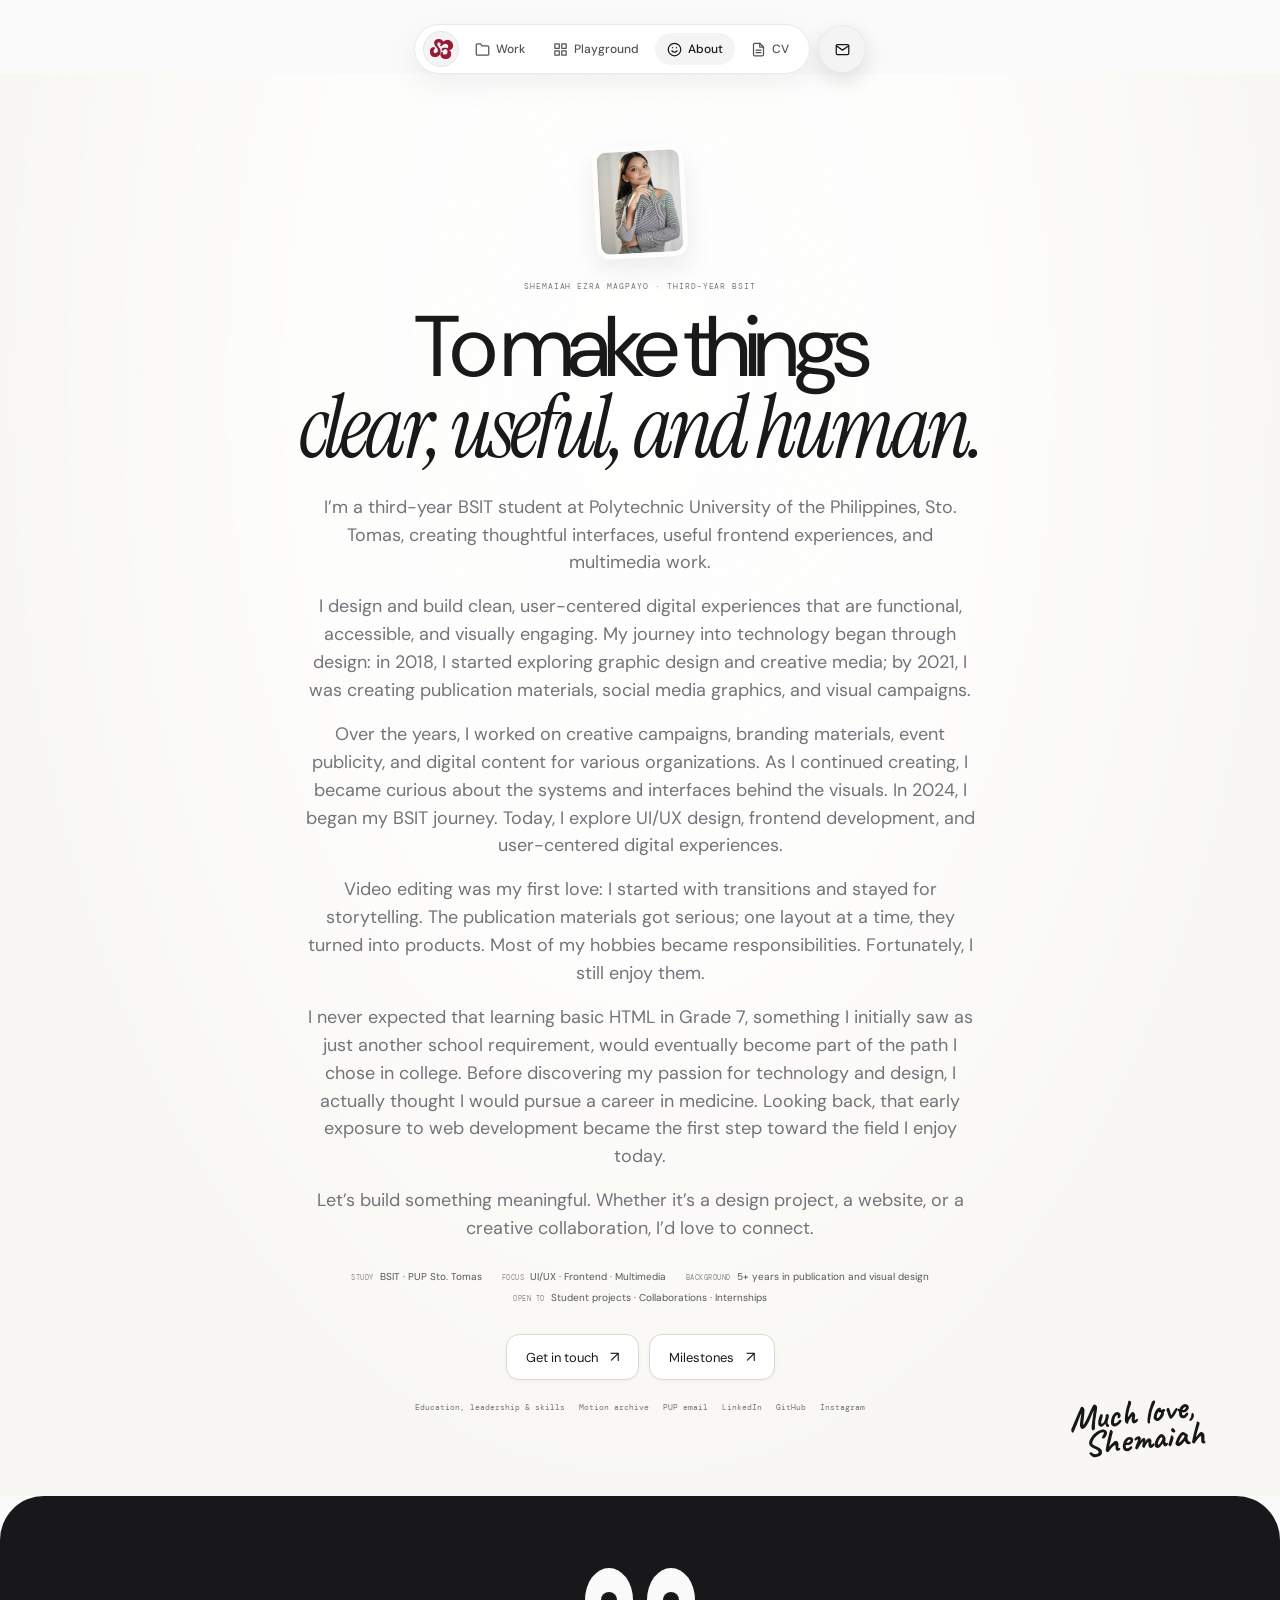
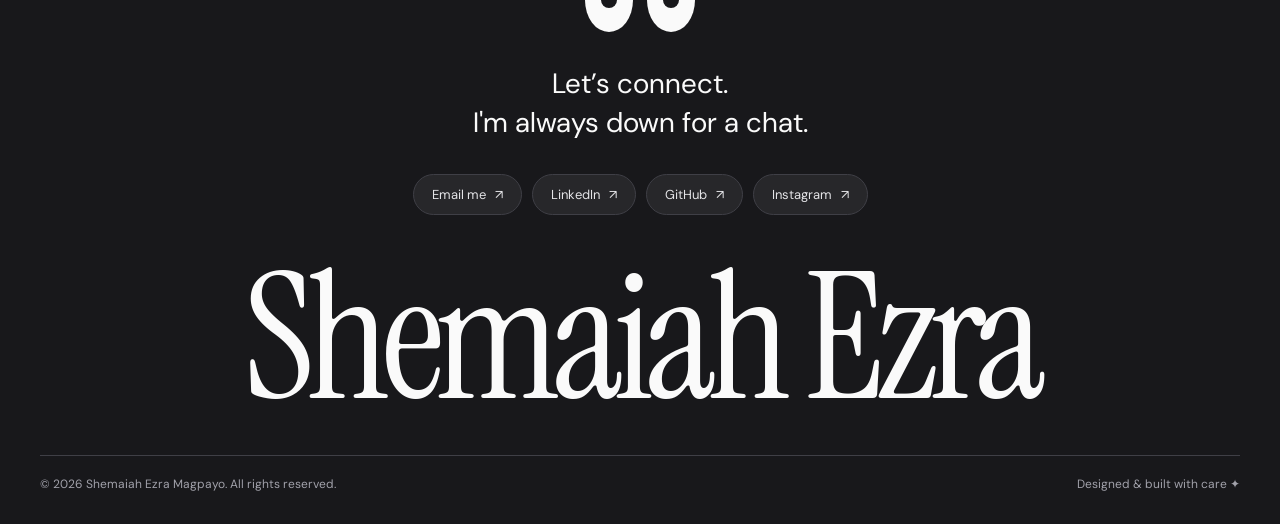
==== commit 16939513: "update the folders inside the homepage" ====
--- a/about.html
+++ b/about.html
@@ -15,18 +15,23 @@
   "https://fonts.googleapis.com/css2?family=DM+Mono:wght@400;500&amp;family=DM+Sans:wght@400;500;600;700&amp;family=Instrument+Serif:ital@0;1&amp;display=swap"
   rel="stylesheet">
   <link href="https://fonts.googleapis.com/css2?family=Caveat:wght@600;700&amp;display=swap" rel="stylesheet">
-  <link rel="stylesheet" href="assets/css/redesign.css">
+  <link rel="stylesheet" href="assets/css/redesign.css?v=20261018-mobile-nav">
   <link rel="stylesheet" href="assets/css/portfolio-pages.css">
+  <link rel="stylesheet" href="assets/css/footer.css?v=2">
 </head>
 <body class="portfolio-page about-page has-floating-nav">
   <header class="nav-container">
     <div class="nav-pill-wrapper">
       <nav class="nav-pill" aria-label="Main navigation">
         <a class="nav-monogram" href="index.html#home" aria-label="Shemaiah Ezra home"><img src="assets/images/DarkLogo.png" alt=""></a>
-        <a class="nav-link" href="projects.html"><svg aria-hidden="true" viewBox="0 0 24 24"><path d="M22 19a2 2 0 0 1-2 2H4a2 2 0 0 1-2-2V5a2 2 0 0 1 2-2h5l2 3h9a2 2 0 0 1 2 2z"/></svg><span>Work</span></a>
+
+        <button class="nav-menu-toggle" type="button" aria-label="Open navigation" aria-expanded="false" aria-controls="mobile-menu-links">
+          <svg aria-hidden="true" viewBox="0 0 24 24"><path d="M4 7h16M4 12h16M4 17h16" /></svg>
+        </button>
+        <div class="nav-links" id="mobile-menu-links"><a class="nav-link" href="projects.html"><svg aria-hidden="true" viewBox="0 0 24 24"><path d="M22 19a2 2 0 0 1-2 2H4a2 2 0 0 1-2-2V5a2 2 0 0 1 2-2h5l2 3h9a2 2 0 0 1 2 2z"/></svg><span>Work</span></a>
         <a class="nav-link" href="creative.html"><svg aria-hidden="true" viewBox="0 0 24 24"><rect x="3" y="3" width="7" height="7"/><rect x="14" y="3" width="7" height="7"/><rect x="14" y="14" width="7" height="7"/><rect x="3" y="14" width="7" height="7"/></svg><span>Playground</span></a>
         <a class="nav-link" href="about.html" aria-current="page"><svg aria-hidden="true" viewBox="0 0 24 24"><circle cx="12" cy="12" r="10"/><path d="M8 14s1.5 2 4 2 4-2 4-2M9 9h.01M15 9h.01"/></svg><span>About</span></a>
-        <a class="nav-link" href="experience.html"><svg aria-hidden="true" viewBox="0 0 24 24"><path d="M14 2H6a2 2 0 0 0-2 2v16a2 2 0 0 0 2 2h12a2 2 0 0 0 2-2V8z"/><path d="M14 2v6h6M8 13h8M8 17h8"/></svg><span>CV</span></a>
+        <a class="nav-link" href="experience.html"><svg aria-hidden="true" viewBox="0 0 24 24"><path d="M14 2H6a2 2 0 0 0-2 2v16a2 2 0 0 0 2 2h12a2 2 0 0 0 2-2V8z"/><path d="M14 2v6h6M8 13h8M8 17h8"/></svg><span>CV</span></a></div>
       </nav>
       <a class="nav-contact" href="mailto:magpayo.shemaiahezra@gmail.com" aria-label="Email Shemaiah"><svg aria-hidden="true" viewBox="0 0 24 24"><path d="M4 4h16c1.1 0 2 .9 2 2v12c0 1.1-.9 2-2 2H4c-1.1 0-2-.9-2-2V6c0-1.1.9-2 2-2z"/><path d="m22 6-10 7L2 6"/></svg></a>
     </div>
--- a/assets/css/redesign.css
+++ b/assets/css/redesign.css
@@ -567,6 +567,8 @@
       }
 
       .pockets-section {
+        position: relative;
+        z-index: 2;
         min-height: 1135px;
         padding: 105px 7vw 115px;
         background:
@@ -576,6 +578,28 @@
         overflow: hidden;
       }
 
+      .pockets-section .scroll-drop {
+        opacity: 0;
+        transform: translateY(-72px);
+        transition: opacity 650ms ease, transform 750ms cubic-bezier(.2, .75, .25, 1);
+      }
+
+      .pockets-section .scroll-drop.is-visible {
+        opacity: 1;
+        transform: translateY(0);
+      }
+
+      .pocket-grid .pocket:nth-child(2) { transition-delay: 100ms; }
+      .pocket-grid .pocket:nth-child(3) { transition-delay: 200ms; }
+
+      @media (prefers-reduced-motion: reduce) {
+        .pockets-section .scroll-drop {
+          opacity: 1;
+          transform: none;
+          transition: none;
+        }
+      }
+
       .pockets-heading {
         max-width: 760px;
         margin: 0 auto 70px;
@@ -608,7 +632,7 @@
         --pocket-color: var(--orange);
         --file-color: #fff1e8;
         position: relative;
-        height: 520px;
+        height: 350px;
       }
 
       .pocket.yellow {
@@ -1207,8 +1231,8 @@
       }
 
       .mini-project:nth-child(1) {
-        z-index: 1;
-        transform: translate(-15px, 18px) rotate(-3deg);
+        z-index: 3;
+        transform: translate(19px, -3px) rotate(3deg);
       }
 
       .mini-project:nth-child(2) {
@@ -1217,8 +1241,8 @@
       }
 
       .mini-project:nth-child(3) {
-        z-index: 3;
-        transform: translate(19px, -3px) rotate(3deg);
+        z-index: 1;
+        transform: translate(-15px, 18px) rotate(-3deg);
       }
 
       .mini-project:nth-child(2)::before {
@@ -1270,7 +1294,7 @@
       }
 
       .pocket-file {
-        top: 165px;
+        top: 35px;
         right: 2%;
         left: 2%;
         height: 310px;
@@ -1283,7 +1307,7 @@
 
       .pocket.open .pocket-file,
       .pocket:hover .pocket-file {
-        top: 54px;
+        top: 20px;
         transform: rotate(0);
       }
 
@@ -1394,7 +1418,7 @@
       }
 
       .pocket:focus-within .pocket-file {
-        top: 54px;
+        top: 20px;
         transform: rotate(0);
       }
 
@@ -1455,17 +1479,17 @@
 
       .pocket:hover .mini-project:nth-child(1),
       .pocket.open .mini-project:nth-child(1) {
-        transform: translate(-25px, -2px) rotate(-6deg);
+        transform: translate(-40px, -82px) rotate(-14deg) scale(1.04);
       }
 
       .pocket:hover .mini-project:nth-child(2),
       .pocket.open .mini-project:nth-child(2) {
-        transform: translate(3px, -18px) rotate(0deg);
+        transform: translateY(-104px) scale(1.1);
       }
 
       .pocket:hover .mini-project:nth-child(3),
       .pocket.open .mini-project:nth-child(3) {
-        transform: translate(28px, -5px) rotate(6deg);
+        transform: translate(40px, -82px) rotate(14deg) scale(1.04);
       }
 
       .pocket:hover .mini-project,
@@ -1474,15 +1498,15 @@
       }
 
       .pocket:focus-within .mini-project:nth-child(1) {
-        transform: translate(-25px, -2px) rotate(-6deg);
+        transform: translate(-40px, -82px) rotate(-14deg) scale(1.04);
       }
 
       .pocket:focus-within .mini-project:nth-child(2) {
-        transform: translate(3px, -18px) rotate(0deg);
+        transform: translateY(-104px) scale(1.1);
       }
 
       .pocket:focus-within .mini-project:nth-child(3) {
-        transform: translate(28px, -5px) rotate(6deg);
+        transform: translate(40px, -82px) rotate(14deg) scale(1.04);
       }
 
       .pocket:focus-within .mini-project {
@@ -1720,7 +1744,7 @@
 
         .pocket {
           width: min(100%, 390px);
-          height: 455px;
+          height: 350px;
           margin: 0 auto;
         }
 
@@ -1807,7 +1831,7 @@
         }
 
         .pocket {
-          height: 440px;
+          height: 350px;
         }
 
         .pocket-front {
@@ -1820,7 +1844,7 @@
 
         .pocket.open .pocket-file,
         .pocket:hover .pocket-file {
-          top: 42px;
+          top: 20px;
         }
       }
 
@@ -2346,7 +2370,7 @@
         inset: 0;
         height: auto;
         overflow: hidden;
-        border-radius: 0;
+        border-radius: 14px;
         pointer-events: none;
       }
 
@@ -2406,8 +2430,11 @@
           position: sticky;
           top: 74px;
           z-index: 1;
-          height: calc(100svh - 74px);
+          height: auto;
           min-height: max(620px, calc(100svh - 74px));
+          padding-top: 40px;
+          padding-bottom: 160px;
+          align-items: start;
         }
       }
 
@@ -2577,9 +2604,12 @@
         position: absolute;
         inset: 0;
         z-index: 11;
-        overflow: hidden;
+        overflow: visible;
         pointer-events: none;
       }
+
+      #home,
+      #home .physics-stage { overflow: visible; }
 
       .physics-pill {
         position: absolute;
@@ -2822,94 +2852,358 @@
         .nav-contact svg { width: 15px; height: 15px; }
       }
 
-      /* Shared dark contact footer. */
-      .framer-footer-wrapper {
+      /* Give each folder a tall, icon-like silhouette instead of a wide card. */
+      .pocket {
+        display: flex;
+        height: auto;
+        min-height: 0;
+        flex-direction: column;
+        gap: 18px;
+        padding: 18px 22px 20px;
+      }
+
+      .pocket-grid { margin-top: 56px; }
+
+      .pockets-section {
+        min-height: 0;
+        padding-bottom: 48px;
+      }
+
+      .pocket:hover,
+      .pocket:focus-within { transform: translateY(-6px); }
+
+      .folder-wrapper {
         position: relative;
-        overflow: hidden;
-        margin: 64px 0 0;
-        padding: 72px 24px 32px;
-        border-radius: 44px 44px 0 0;
-        background: #18181b;
-        color: #fafafa;
-      }
-
-      .footer-content {
-        display: flex;
-        width: min(100%, 1200px);
-        flex-direction: column;
-        align-items: center;
-        gap: 32px;
-        margin: 0 auto;
-        text-align: center;
-      }
-
-      .footer-eyes-row { display: flex; align-items: center; justify-content: center; gap: 14px; }
-
-      .eye-box {
-        position: relative;
+        width: 220px;
+        height: 190px;
+        flex: 0 0 190px;
+        align-self: center;
+        margin: 8px auto 0;
+        perspective: 1000px;
+      }
+
+      .pocket-file {
+        position: absolute;
+        inset: auto 0 0;
+        width: 220px;
+        height: 170px;
+        padding: 0;
+        border: 0;
+        border-radius: 16px;
+        background: var(--pocket-color);
+        box-shadow: 0 8px 16px rgba(0, 0, 0, .08);
+        overflow: visible;
+        transform: none;
+        transition: none;
+      }
+
+      .pocket-file::after {
+        position: absolute;
+        top: -12px;
+        left: 18px;
+        width: 76px;
+        height: 20px;
+        border-radius: 9px 9px 0 0;
+        background: var(--pocket-color);
+        content: "";
+      }
+
+      .pocket:hover .pocket-file,
+      .pocket.open .pocket-file,
+      .pocket:focus-within .pocket-file {
+        top: auto;
+        transform: none;
+      }
+
+      .pocket-projects {
+        position: absolute;
+        inset: auto 0 12px;
+        width: 220px;
+        height: 100%;
+        margin: 0;
+        z-index: 2;
+      }
+
+      .mini-project,
+      .mini-project:nth-child(n + 4) {
+        top: auto;
+        bottom: 0;
+        left: 50%;
+        width: 118px;
+        height: 165px;
+        padding: 0;
+        border: 1px solid #d4d4d8;
+        border-radius: 10px;
+        background: #fff;
+        transform-origin: bottom center;
+      }
+
+      .mini-project:nth-child(1) { z-index: 1; transform: translateX(calc(-50% - 8px)) rotate(-4deg); }
+      .mini-project:nth-child(2) { z-index: 2; transform: translateX(-50%); }
+      .mini-project:nth-child(3) { z-index: 1; transform: translateX(calc(-50% + 8px)) rotate(4deg); }
+      .mini-project:nth-child(n + 4) { z-index: 0; opacity: 0; visibility: hidden; }
+
+      .mini-project > img,
+      .mini-project > iframe {
+        position: absolute;
+        inset: 0;
+        width: 100%;
+        height: 100%;
+        border: 0;
+        object-fit: cover;
+      }
+
+      .mini-project > iframe {
+        width: 300%;
+        height: 300%;
+        transform: scale(.333333);
+        transform-origin: top left;
+      }
+
+      .mini-project::after { height: 16px; }
+      .mini-project i,
+      .mini-project strong,
+      .mini-project small { display: none; }
+
+      .pocket-front {
+        position: absolute;
+        inset: auto 0 0;
         display: grid;
-        width: 48px;
-        height: 64px;
+        width: 220px;
+        height: 140px;
         place-items: center;
-        overflow: hidden;
-        border-radius: 50%;
-        background: #fafafa;
-      }
-
-      .pupil {
-        width: 16px;
-        height: 16px;
-        border-radius: 50%;
-        background: #18181b;
-        transition: transform 100ms ease-out;
-      }
-
-      .footer-cta-text { margin: 0; color: #fafafa; font-size: clamp(20px, 3vw, 28px); line-height: 1.4; }
-
-      .footer-action-buttons { display: flex; flex-wrap: wrap; justify-content: center; gap: 10px; }
-
-      .footer-pill-btn {
-        display: inline-flex;
-        align-items: center;
-        gap: 9px;
-        padding: 11px 18px;
-        border: 1px solid #3f3f46;
+        margin: 0;
+        padding: 0;
+        border: 1px solid rgba(255,255,255,.68);
+        border-radius: 16px 16px 20px 20px;
+        background: linear-gradient(165deg,
+          color-mix(in srgb, var(--pocket-color) 67%, rgba(255,255,255,.82)),
+          color-mix(in srgb, var(--pocket-color) 82%, transparent));
+        box-shadow: 0 12px 24px rgba(55,54,65,.14), inset 0 1px rgba(255,255,255,.72);
+        backdrop-filter: blur(8px);
+        transform-origin: bottom center;
+        transition: transform .4s cubic-bezier(.25,1,.5,1);
+      }
+
+      .pocket-front::before {
+        display: block;
+        top: -20px;
+        left: -1px;
+        width: 84px;
+        height: 30px;
+        border-radius: 10px 10px 0 0;
+      }
+
+      .pocket-front::after { display: none; }
+      .pocket-front > svg { display: none; }
+
+      .pocket:hover .pocket-front,
+      .pocket.open .pocket-front,
+      .pocket:focus-within .pocket-front {
+        transform: perspective(700px) rotateX(-34deg) translateY(4px);
+      }
+
+      .pocket-front .pocket-view-badge {
+        top: 45%;
+        right: auto;
+        bottom: auto;
+        left: 50%;
+        border: 0;
         border-radius: 999px;
-        background: #27272a;
-        color: #e4e4e7;
-        font-size: 13px;
-        text-decoration: none;
-        transition: background-color 180ms ease, border-color 180ms ease, transform 180ms ease;
-      }
-
-      .footer-pill-btn:hover { transform: translateY(-2px); border-color: #71717a; background: #3f3f46; }
-
-      .footer-big-name {
+        background: #facc15;
+        color: #171717;
+        opacity: 0;
+        transform: translate(-50%,-50%) scale(.6);
+        transition: opacity .35s ease, transform .35s cubic-bezier(.34,1.56,.64,1);
+      }
+
+      .pocket:hover .pocket-view-badge,
+      .pocket.open .pocket-view-badge,
+      .pocket:focus-within .pocket-view-badge {
+        opacity: 1;
+        transform: translate(-50%,-50%) scale(1);
+      }
+
+      .pocket:hover .mini-project:nth-child(1),
+      .pocket.open .mini-project:nth-child(1),
+      .pocket:focus-within .mini-project:nth-child(1) { transform: translate(calc(-50% - 62px), -76px) rotate(-14deg); }
+
+      .pocket:hover .mini-project:nth-child(2),
+      .pocket.open .mini-project:nth-child(2),
+      .pocket:focus-within .mini-project:nth-child(2) { transform: translate(-50%, -92px) scale(1.06); }
+
+      .pocket:hover .mini-project:nth-child(3),
+      .pocket.open .mini-project:nth-child(3),
+      .pocket:focus-within .mini-project:nth-child(3) { transform: translate(calc(-50% + 62px), -76px) rotate(14deg); }
+
+      .pocket-details { display: grid; gap: 5px; width: 100%; text-align: left; }
+      .pocket-title { font-size: 23px; font-weight: 500; letter-spacing: -.045em; line-height: 1; }
+      .pocket-count { color: var(--muted); font: 8px "DM Mono", monospace; letter-spacing: .04em; }
+
+      @media (max-width: 760px) {
+        .pocket-grid { gap: 28px; }
+        .pocket { width: min(100%, 390px); margin-inline: auto; }
+        .folder-wrapper { transform: scale(.92); transform-origin: top center; margin-bottom: -14px; }
+      }
+
+      /* Restore the full folder label and use landscape project thumbnails. */
+      .folder-wrapper {
         width: 100%;
-        margin: 8px 0 0;
-        color: #fafafa;
-        font-family: "Instrument Serif", Georgia, serif;
-        font-size: clamp(64px, 14vw, 176px);
-        font-weight: 400;
-        letter-spacing: -.045em;
-        line-height: .95;
-        user-select: none;
-      }
-
-      .footer-bottom-info {
-        display: flex;
+        max-width: 340px;
+        height: 250px;
+        flex-basis: 250px;
+      }
+
+      .pocket-file {
         width: 100%;
-        justify-content: space-between;
-        gap: 16px;
-        padding-top: 20px;
-        border-top: 1px solid #3f3f46;
-        color: #a1a1aa;
-        font-size: 12px;
-      }
-
-      @media (max-width: 600px) {
-        .framer-footer-wrapper { margin-top: 40px; padding: 52px 20px 24px; border-radius: 28px 28px 0 0; }
-        .footer-content { gap: 26px; }
-        .footer-big-name { font-size: clamp(56px, 17vw, 100px); }
-        .footer-bottom-info { flex-direction: column; align-items: center; gap: 8px; font-size: 11px; }
-      }
+        height: 220px;
+        border-radius: 16px;
+      }
+
+      .pocket-file::after {
+        top: -14px;
+        left: 18px;
+        width: 82px;
+        height: 22px;
+        border-radius: 12px 12px 0 0;
+      }
+
+      .pocket-projects {
+        inset: auto 0 120px;
+        width: 100%;
+        height: 220px;
+      }
+
+      .mini-project,
+      .mini-project:nth-child(n + 4) {
+        width: min(88%, 292px);
+        height: 184px;
+        border: 7px solid #fff;
+        border-radius: 14px;
+        box-shadow: 0 12px 25px rgba(23, 23, 23, .15);
+      }
+
+      .mini-project::after { height: 18px; }
+
+      .pocket-front {
+        width: 100%;
+        height: 190px;
+        padding: 58px 24px 18px;
+        box-sizing: border-box;
+        border-radius: 16px 16px 20px 20px;
+      }
+
+      .pocket-front::before {
+        top: -24px;
+        left: -1px;
+        width: 100px;
+        height: 36px;
+        border-radius: 12px 12px 0 0;
+      }
+
+      .pocket-front .pocket-copy {
+        top: 54px;
+        right: 24px;
+        left: 24px;
+      }
+
+      .pocket-copy strong { font-size: clamp(21px, 2vw, 25px); }
+      .pocket-copy small { font-size: 11px; }
+
+      .pocket-front .folder-tags {
+        right: 24px !important;
+        bottom: 44px !important;
+        left: 24px !important;
+      }
+
+      .pocket-front .pocket-cta {
+        right: 24px;
+        bottom: 14px;
+        left: 24px;
+      }
+
+      .pocket:hover .mini-project:nth-child(1),
+      .pocket.open .mini-project:nth-child(1),
+      .pocket:focus-within .mini-project:nth-child(1) {
+        transform: translate(calc(-50% - 52px), -74px) rotate(-10deg);
+      }
+
+      .pocket:hover .mini-project:nth-child(2),
+      .pocket.open .mini-project:nth-child(2),
+      .pocket:focus-within .mini-project:nth-child(2) {
+        transform: translate(-50%, -90px) scale(1.04);
+      }
+
+      .pocket:hover .mini-project:nth-child(3),
+      .pocket.open .mini-project:nth-child(3),
+      .pocket:focus-within .mini-project:nth-child(3) {
+        transform: translate(calc(-50% + 52px), -74px) rotate(10deg);
+      }
+
+      @media (max-width: 760px) {
+        .folder-wrapper { max-width: 340px; }
+        .mini-project,
+        .mini-project:nth-child(n + 4) { width: 88%; height: 176px; }
+      }
+
+      .nav-pill { position: relative; }
+      .nav-links { display: flex; align-items: center; gap: 4px; }
+      .nav-menu-toggle { display: none; }
+
+      @media (max-width: 760px) {
+        .nav-pill { gap: 4px; padding: 5px; }
+        .nav-menu-toggle {
+          display: grid;
+          width: 32px;
+          height: 32px;
+          flex: 0 0 auto;
+          place-items: center;
+          padding: 0;
+          border: 0;
+          border-radius: 50%;
+          background: transparent;
+          color: #27272a;
+          cursor: pointer;
+        }
+
+        .nav-menu-toggle svg {
+          width: 18px;
+          height: 18px;
+          fill: none;
+          stroke: currentColor;
+          stroke-width: 1.8;
+          stroke-linecap: round;
+          transition: transform 180ms ease;
+        }
+
+        .nav-container.menu-open .nav-menu-toggle svg { transform: rotate(90deg); }
+        .nav-links {
+          position: absolute;
+          top: calc(100% + 10px);
+          left: 50%;
+          display: none;
+          width: min(260px, calc(100vw - 32px));
+          flex-direction: column;
+          align-items: stretch;
+          gap: 4px;
+          padding: 8px;
+          border: 1px solid rgba(228, 228, 237, .9);
+          border-radius: 20px;
+          background: rgba(255, 255, 255, .96);
+          box-shadow: 0 14px 35px rgba(0, 0, 0, .12);
+          backdrop-filter: blur(16px);
+          transform: translateX(-50%);
+        }
+
+        .nav-container.menu-open .nav-links { display: flex; }
+        .nav-container .nav-link {
+          display: flex;
+          width: 100%;
+          gap: 10px;
+          padding: 11px 13px;
+          border-radius: 12px;
+          font-size: 13px;
+        }
+
+        .nav-container .nav-link svg { display: block; width: 16px; height: 16px; }
+      }
--- a/assets/css/footer.css
+++ b/assets/css/footer.css
@@ -0,0 +1,124 @@
+footer.framer-footer-wrapper {
+  display: block;
+  position: relative;
+  overflow: hidden;
+  width: 100%;
+  margin: 0;
+  padding: 72px 24px 32px;
+  border-radius: 44px 44px 0 0;
+  background: #18181b;
+  color: #fafafa;
+  font-family: "DM Sans", sans-serif;
+}
+
+.framer-footer-wrapper .footer-content {
+  display: flex;
+  width: min(100%, 1200px);
+  flex-direction: column;
+  align-items: center;
+  gap: 32px;
+  margin: 0 auto;
+  text-align: center;
+}
+
+.framer-footer-wrapper .footer-eyes-row {
+  display: flex;
+  align-items: center;
+  justify-content: center;
+  gap: 14px;
+}
+
+.framer-footer-wrapper .eye-box {
+  position: relative;
+  display: grid;
+  width: 48px;
+  height: 64px;
+  place-items: center;
+  overflow: hidden;
+  border-radius: 50%;
+  background: #fafafa;
+}
+
+.framer-footer-wrapper .pupil {
+  display: block;
+  width: 16px;
+  height: 16px;
+  border-radius: 50%;
+  background: #18181b;
+  transition: transform 100ms ease-out;
+}
+
+.framer-footer-wrapper .footer-cta-text {
+  margin: 0;
+  color: #fafafa;
+  font-size: clamp(20px, 3vw, 28px);
+  line-height: 1.4;
+}
+
+.framer-footer-wrapper .footer-action-buttons {
+  display: flex;
+  flex-wrap: wrap;
+  justify-content: center;
+  gap: 10px;
+}
+
+.framer-footer-wrapper .footer-pill-btn {
+  display: inline-flex;
+  align-items: center;
+  gap: 9px;
+  padding: 11px 18px;
+  border: 1px solid #3f3f46;
+  border-radius: 999px;
+  background: #27272a;
+  color: #e4e4e7;
+  font-size: 13px;
+  text-decoration: none;
+  transition: background-color 180ms ease, border-color 180ms ease, transform 180ms ease;
+}
+
+.framer-footer-wrapper .footer-pill-btn:hover {
+  transform: translateY(-2px);
+  border-color: #71717a;
+  background: #3f3f46;
+}
+
+.framer-footer-wrapper .footer-big-name {
+  width: 100%;
+  margin: 8px 0 0;
+  color: #fafafa;
+  font-family: "Instrument Serif", Georgia, serif;
+  font-size: clamp(64px, 14vw, 176px);
+  font-weight: 400;
+  letter-spacing: -.045em;
+  line-height: .95;
+  user-select: none;
+}
+
+.framer-footer-wrapper .footer-bottom-info {
+  display: flex;
+  width: 100%;
+  justify-content: space-between;
+  gap: 16px;
+  padding-top: 20px;
+  border-top: 1px solid #3f3f46;
+  color: #a1a1aa;
+  font-size: 12px;
+}
+
+@media (max-width: 600px) {
+  footer.framer-footer-wrapper {
+    margin-top: 0;
+    padding: 52px 20px 24px;
+    border-radius: 28px 28px 0 0;
+  }
+
+  .framer-footer-wrapper .footer-content { gap: 26px; }
+  .framer-footer-wrapper .footer-big-name { font-size: clamp(56px, 17vw, 100px); }
+  .framer-footer-wrapper .footer-bottom-info {
+    flex-direction: column;
+    align-items: center;
+    gap: 8px;
+    font-size: 11px;
+    text-align: center;
+  }
+}
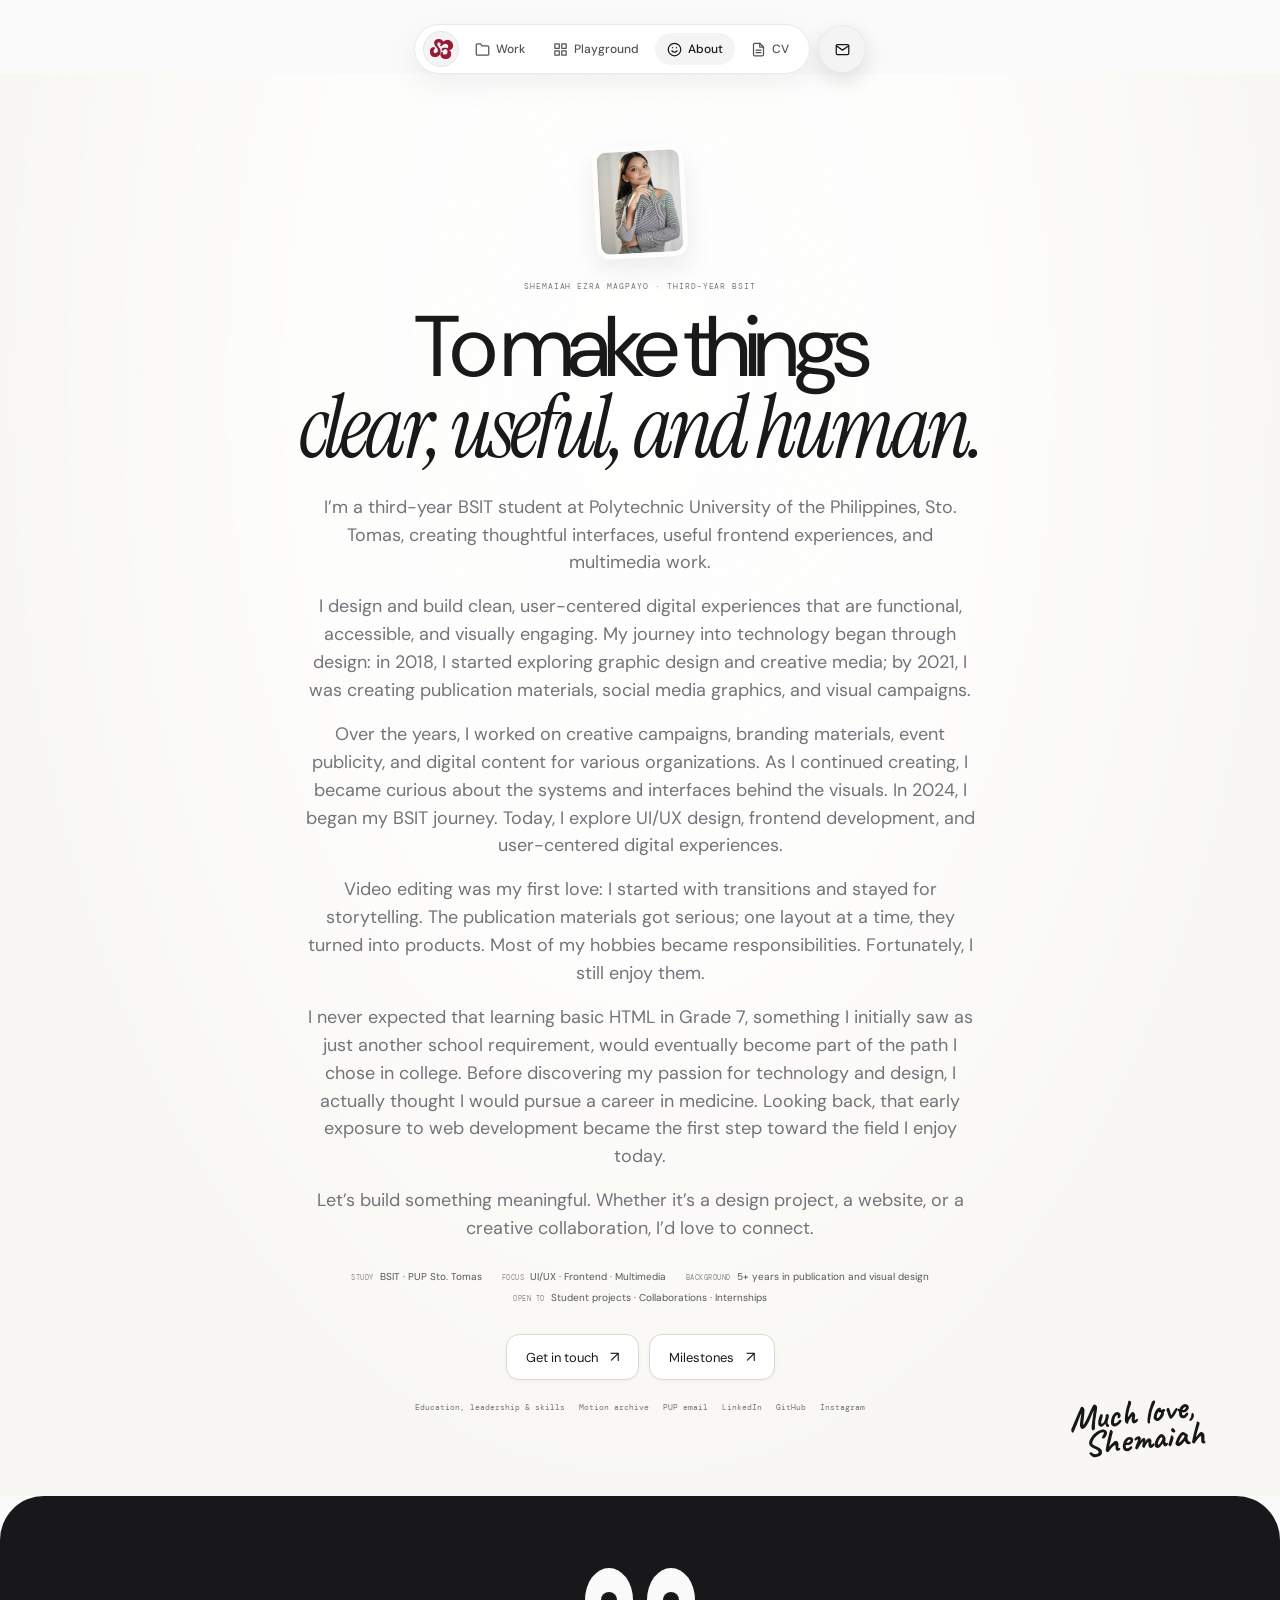
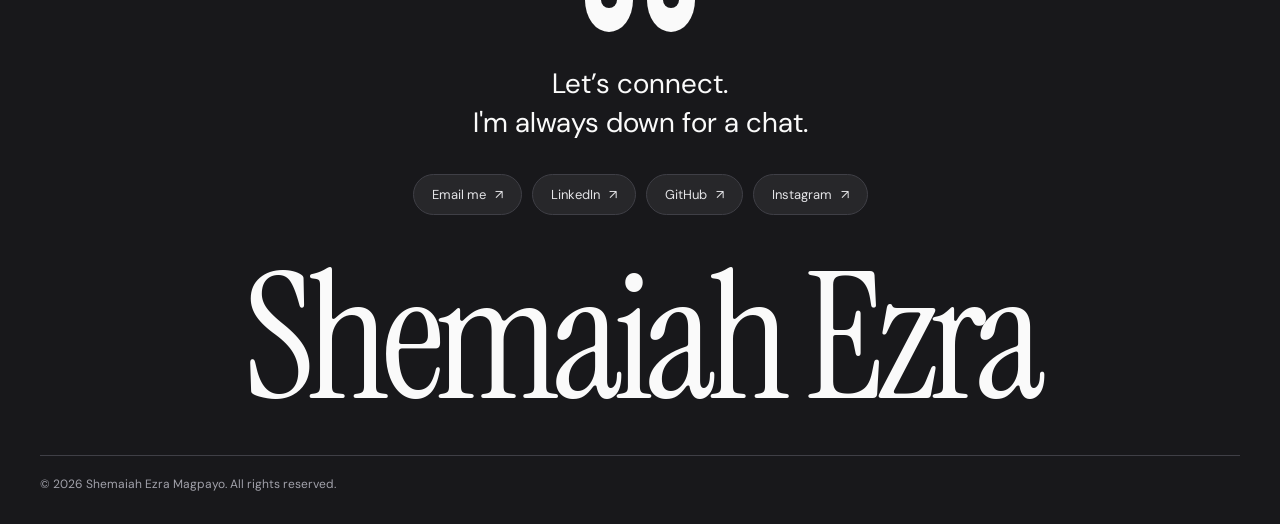
==== commit 64cae63b: "Organize project catalog and add detail pages" ====
--- a/about.html
+++ b/about.html
@@ -93,7 +93,6 @@
       <p class="footer-big-name">Shemaiah Ezra</p>
       <div class="footer-bottom-info">
         <span>© 2026 Shemaiah Ezra Magpayo. All rights reserved.</span>
-        <span>Designed &amp; built with care ✦</span>
       </div>
     </div>
   </footer>
--- a/assets/css/redesign.css
+++ b/assets/css/redesign.css
@@ -2579,7 +2579,7 @@
 
       .artboard-spec {
         position: absolute;
-        top: 12px;
+        bottom: 12px;
         right: 10px;
         z-index: 2;
         padding: 5px 7px;
--- a/assets/css/portfolio-pages.css
+++ b/assets/css/portfolio-pages.css
@@ -1116,6 +1116,30 @@
   background: #fff;
 }
 
+.catalog-placeholder-card .catalog-placeholder-visual {
+  display: flex;
+  flex-direction: column;
+  align-items: flex-start;
+  justify-content: center;
+  gap: 8px;
+  margin: 7px;
+  padding: 24px;
+  background: linear-gradient(135deg, #f0efe9, #faf9f5 58%, #e8e6dd);
+  color: #24231f;
+}
+
+.catalog-placeholder-visual span,
+.catalog-placeholder-visual small {
+  color: #77756d;
+  font: 9px "DM Mono", monospace;
+  letter-spacing: .12em;
+}
+
+.catalog-placeholder-visual strong {
+  font: 500 clamp(30px, 4vw, 54px)/1 "DM Sans", sans-serif;
+  letter-spacing: -.07em;
+}
+
 .catalog-visual > img {
   display: block;
   width: 100%;
@@ -2326,6 +2350,81 @@
     align-items: start
 }
 
+.work-catalog-page .catalog-layout {
+    display: block;
+    min-height: 0
+}
+
+.work-catalog-page .catalog-main {
+    width: min(100%, 1680px);
+    margin: 0 auto
+}
+
+.work-catalog-page .catalog-section-heading {
+    align-items: center;
+    margin-bottom: 20px;
+    scroll-margin-top: 100px
+}
+
+.work-catalog-page .catalog-section-heading h2 {
+    margin: 0;
+    color: #282824;
+    font: 500 clamp(20px, 2vw, 27px) "DM Sans", sans-serif;
+    letter-spacing: -.05em
+}
+
+.work-catalog-page .catalog-section-heading > span {
+    flex: 0 0 auto
+}
+
+.work-catalog-page .project-group {
+    padding-top: 28px;
+    scroll-margin-top: 90px
+}
+
+.work-catalog-page .project-group + .project-group {
+    padding-top: 18px
+}
+
+.catalog-section-nav {
+    display: flex;
+    flex-wrap: wrap;
+    justify-content: center;
+    gap: 9px;
+    margin-top: 30px
+}
+
+.catalog-section-nav a {
+    display: inline-flex;
+    align-items: center;
+    gap: 12px;
+    padding: 9px 12px;
+    border: 1px solid #e5e4df;
+    border-radius: 999px;
+    background: #ffffffa8;
+    color: #53524d;
+    font-size: 11px;
+    text-decoration: none;
+    transition: background .18s, border-color .18s, color .18s
+}
+
+.catalog-section-nav a:hover,
+.catalog-section-nav a:focus-visible {
+    border-color: #292826;
+    background: #292826;
+    color: #fff
+}
+
+.catalog-section-nav a span {
+    color: #96948d;
+    font: 9px "DM Mono", monospace
+}
+
+.catalog-section-nav a:hover span,
+.catalog-section-nav a:focus-visible span {
+    color: #ffffffa8
+}
+
 .work-catalog-page .project-card {
     padding: 0
 }
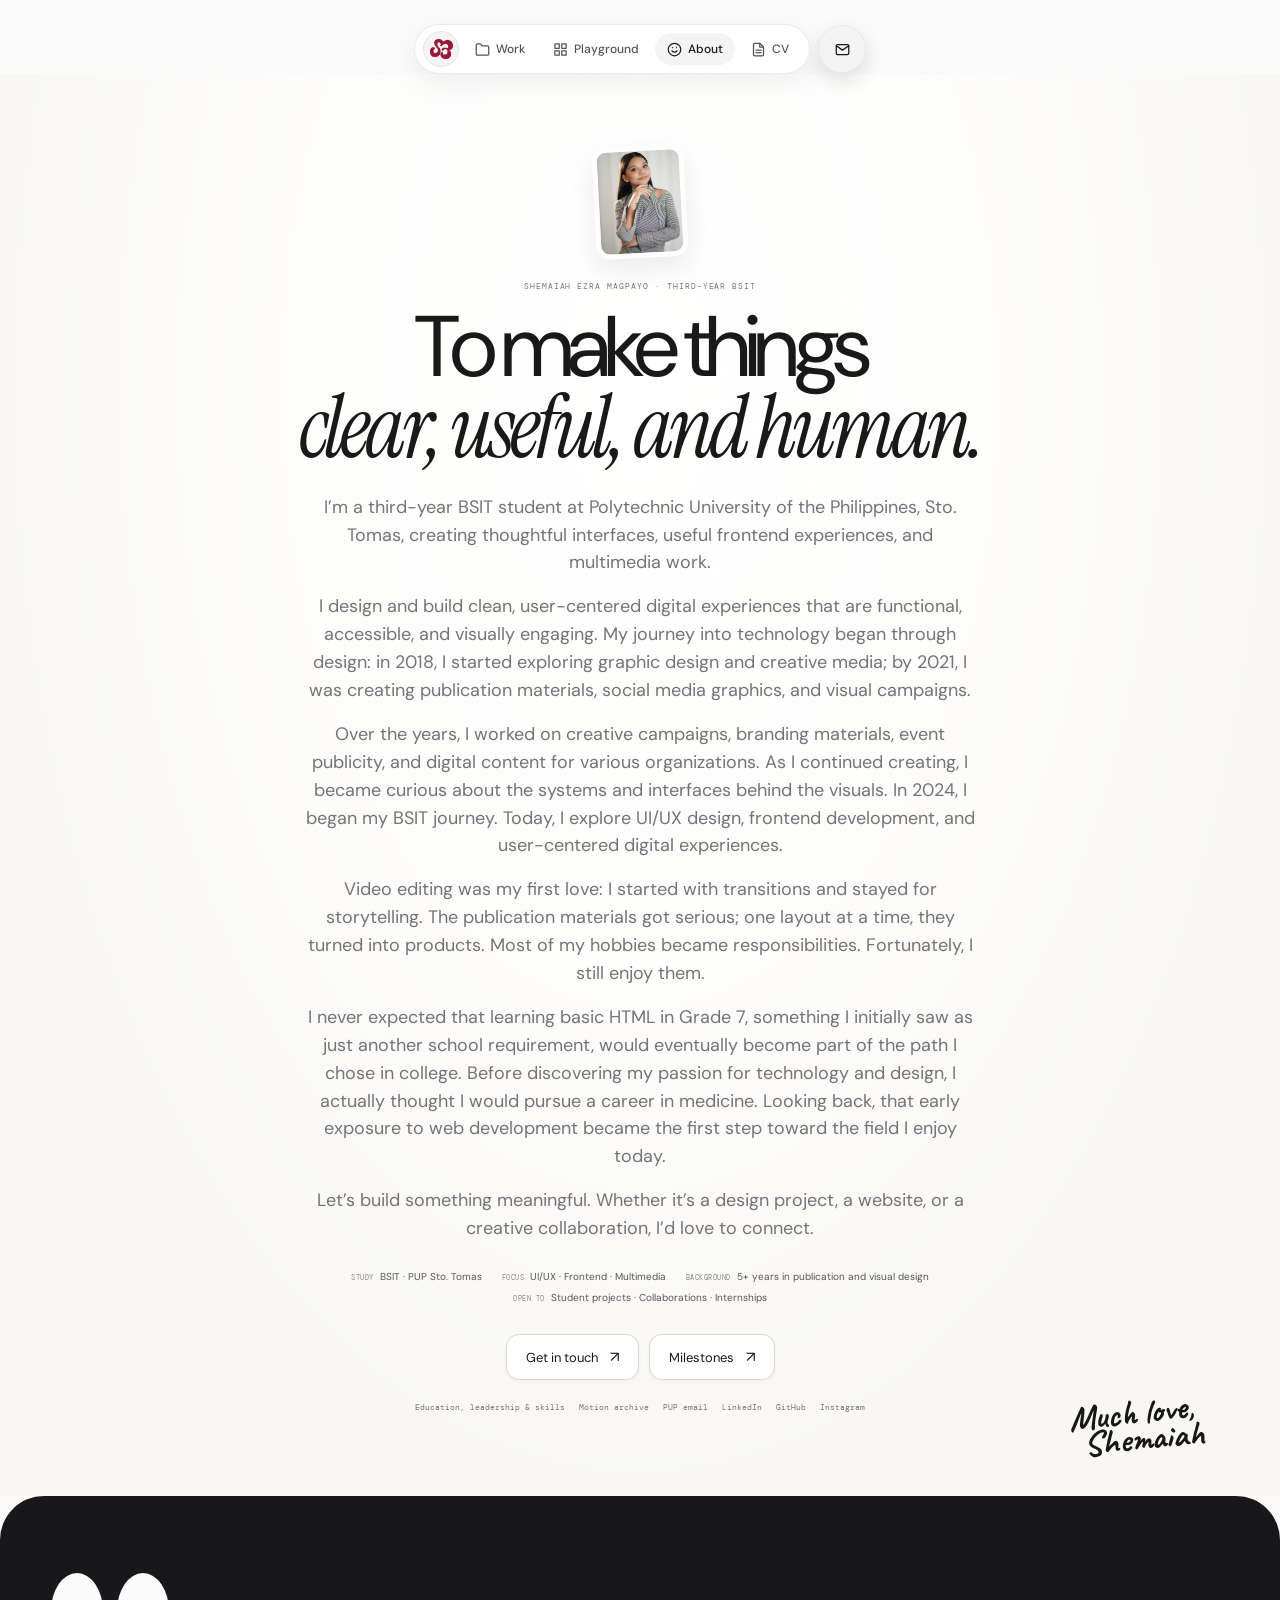
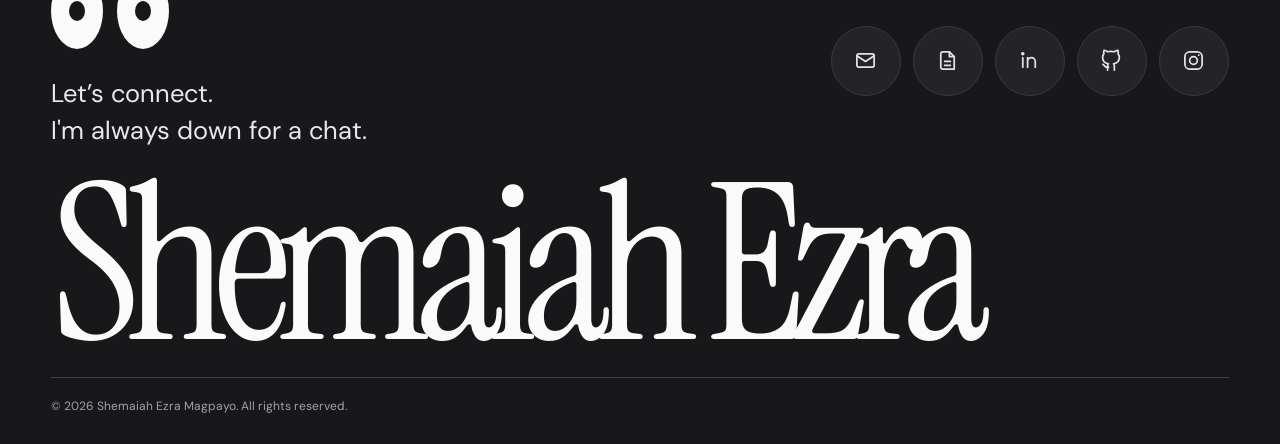
==== commit cc506b93: "Unify site footers and add Playform live thumbnail" ====
--- a/about.html
+++ b/about.html
@@ -15,9 +15,9 @@
   "https://fonts.googleapis.com/css2?family=DM+Mono:wght@400;500&amp;family=DM+Sans:wght@400;500;600;700&amp;family=Instrument+Serif:ital@0;1&amp;display=swap"
   rel="stylesheet">
   <link href="https://fonts.googleapis.com/css2?family=Caveat:wght@600;700&amp;display=swap" rel="stylesheet">
-  <link rel="stylesheet" href="assets/css/redesign.css?v=20261018-mobile-nav">
+  <link rel="stylesheet" href="assets/css/redesign.css?v=20261019-mobile-nav-cleanup">
   <link rel="stylesheet" href="assets/css/portfolio-pages.css">
-  <link rel="stylesheet" href="assets/css/footer.css?v=2">
+  <link rel="stylesheet" href="assets/css/footer.css?v=4">
 </head>
 <body class="portfolio-page about-page has-floating-nav">
   <header class="nav-container">
@@ -96,6 +96,7 @@
       </div>
     </div>
   </footer>
+  <script src="assets/js/footer.js?v=1" defer></script>
   <script src="assets/js/portfolio-pages.js" defer></script>
 </body>
 </html>
--- a/assets/css/redesign.css
+++ b/assets/css/redesign.css
@@ -812,7 +812,7 @@
         align-items: center;
         gap: 30px;
         padding: 20px 6vw;
-        background: #252321;
+        background: #18181b;
         color: white;
         font: 8px "DM Mono", monospace;
       }
@@ -3151,59 +3151,116 @@
       .nav-menu-toggle { display: none; }
 
       @media (max-width: 760px) {
-        .nav-pill { gap: 4px; padding: 5px; }
+        .nav-container {
+          top: 12px;
+          padding-inline: 12px;
+        }
+
+        body.nav-hidden .nav-container.menu-open {
+          transform: none;
+          opacity: 1;
+        }
+
+        .nav-pill-wrapper { gap: 8px; }
+
+        .nav-container .nav-pill {
+          min-height: 48px;
+          gap: 5px;
+          padding: 5px;
+        }
+
+        .nav-container .nav-monogram {
+          display: inline-flex;
+          width: auto;
+          height: 36px;
+          gap: 8px;
+          padding: 3px 10px 3px 4px;
+          border-radius: 999px;
+        }
+
+        .nav-container .nav-monogram::after {
+          content: "Shemaiah";
+          color: #38383d;
+          font-size: 11px;
+          font-weight: 600;
+          letter-spacing: -.02em;
+        }
+
         .nav-menu-toggle {
-          display: grid;
-          width: 32px;
-          height: 32px;
+          position: relative;
+          display: inline-flex;
+          width: auto;
+          min-width: 72px;
+          height: 36px;
           flex: 0 0 auto;
-          place-items: center;
-          padding: 0;
-          border: 0;
-          border-radius: 50%;
-          background: transparent;
+          align-items: center;
+          justify-content: center;
+          gap: 7px;
+          padding: 0 10px;
+          border: 1px solid #e4e4e7;
+          border-radius: 999px;
+          background: #f4f4f5;
           color: #27272a;
+          font: 600 11px "DM Sans", sans-serif;
           cursor: pointer;
         }
 
+        .nav-menu-toggle::before { content: "Menu"; }
+
         .nav-menu-toggle svg {
-          width: 18px;
-          height: 18px;
+          width: 16px;
+          height: 16px;
           fill: none;
           stroke: currentColor;
           stroke-width: 1.8;
           stroke-linecap: round;
-          transition: transform 180ms ease;
-        }
-
-        .nav-container.menu-open .nav-menu-toggle svg { transform: rotate(90deg); }
+          transition: opacity 180ms ease;
+        }
+
+        .nav-container.menu-open .nav-menu-toggle::before { content: "Close"; }
+        .nav-container.menu-open .nav-menu-toggle svg { opacity: 0; width: 0; }
+        .nav-container.menu-open .nav-menu-toggle::after {
+          position: absolute;
+          right: 10px;
+          content: "×";
+          font-size: 17px;
+          font-weight: 400;
+          line-height: 1;
+        }
+
         .nav-links {
           position: absolute;
-          top: calc(100% + 10px);
-          left: 50%;
+          top: calc(100% + 12px);
+          left: 0;
           display: none;
-          width: min(260px, calc(100vw - 32px));
+          width: min(280px, calc(100vw - 56px));
           flex-direction: column;
           align-items: stretch;
-          gap: 4px;
-          padding: 8px;
+          gap: 5px;
+          padding: 9px;
           border: 1px solid rgba(228, 228, 237, .9);
-          border-radius: 20px;
+          border-radius: 18px;
           background: rgba(255, 255, 255, .96);
-          box-shadow: 0 14px 35px rgba(0, 0, 0, .12);
+          box-shadow: 0 14px 32px rgba(24, 24, 27, .14);
           backdrop-filter: blur(16px);
-          transform: translateX(-50%);
+          transform: none;
         }
 
         .nav-container.menu-open .nav-links { display: flex; }
         .nav-container .nav-link {
           display: flex;
           width: 100%;
-          gap: 10px;
-          padding: 11px 13px;
-          border-radius: 12px;
+          min-height: 44px;
+          gap: 11px;
+          padding: 10px 12px;
+          border-radius: 11px;
           font-size: 13px;
         }
 
         .nav-container .nav-link svg { display: block; width: 16px; height: 16px; }
-      }
+
+        .nav-container .nav-contact {
+          width: 44px;
+          height: 44px;
+        }
+      }
--- a/assets/css/footer.css
+++ b/assets/css/footer.css
@@ -4,7 +4,7 @@
   overflow: hidden;
   width: 100%;
   margin: 0;
-  padding: 72px 24px 32px;
+  padding: clamp(48px, 6vw, 82px) clamp(24px, 4vw, 82px) 30px;
   border-radius: 44px 44px 0 0;
   background: #18181b;
   color: #fafafa;
@@ -12,27 +12,30 @@
 }
 
 .framer-footer-wrapper .footer-content {
-  display: flex;
-  width: min(100%, 1200px);
-  flex-direction: column;
-  align-items: center;
-  gap: 32px;
+  display: grid;
+  width: 100%;
+  grid-template-columns: minmax(0, 1fr) auto;
+  grid-template-rows: auto auto auto auto;
+  align-items: start;
+  column-gap: 32px;
+  row-gap: 26px;
   margin: 0 auto;
-  text-align: center;
+  text-align: left;
 }
 
 .framer-footer-wrapper .footer-eyes-row {
   display: flex;
+  grid-column: 1;
+  grid-row: 1;
   align-items: center;
-  justify-content: center;
   gap: 14px;
 }
 
 .framer-footer-wrapper .eye-box {
   position: relative;
   display: grid;
-  width: 48px;
-  height: 64px;
+  width: 52px;
+  height: 76px;
   place-items: center;
   overflow: hidden;
   border-radius: 50%;
@@ -42,60 +45,84 @@
 .framer-footer-wrapper .pupil {
   display: block;
   width: 16px;
-  height: 16px;
+  height: 20px;
   border-radius: 50%;
   background: #18181b;
   transition: transform 100ms ease-out;
 }
 
 .framer-footer-wrapper .footer-cta-text {
+  grid-column: 1;
+  grid-row: 2;
   margin: 0;
-  color: #fafafa;
-  font-size: clamp(20px, 3vw, 28px);
-  line-height: 1.4;
+  color: #e8e7e9;
+  font-size: clamp(18px, 2vw, 27px);
+  line-height: 1.45;
 }
 
 .framer-footer-wrapper .footer-action-buttons {
   display: flex;
+  grid-column: 2;
+  grid-row: 1 / span 2;
+  align-self: center;
   flex-wrap: wrap;
-  justify-content: center;
-  gap: 10px;
+  justify-content: flex-end;
+  gap: 12px;
 }
 
 .framer-footer-wrapper .footer-pill-btn {
-  display: inline-flex;
-  align-items: center;
-  gap: 9px;
-  padding: 11px 18px;
-  border: 1px solid #3f3f46;
-  border-radius: 999px;
-  background: #27272a;
-  color: #e4e4e7;
-  font-size: 13px;
+  display: grid;
+  width: 70px;
+  height: 70px;
+  flex: 0 0 70px;
+  place-items: center;
+  padding: 0;
+  border: 1px solid #39393e;
+  border-radius: 50%;
+  background: #242428;
+  color: #e4e3e6;
+  font-size: 0;
   text-decoration: none;
   transition: background-color 180ms ease, border-color 180ms ease, transform 180ms ease;
 }
 
 .framer-footer-wrapper .footer-pill-btn:hover {
   transform: translateY(-2px);
-  border-color: #71717a;
-  background: #3f3f46;
+  border-color: #696970;
+  background: #303035;
 }
 
+.framer-footer-wrapper .footer-pill-btn svg {
+  width: 23px;
+  height: 23px;
+  fill: none;
+  stroke: currentColor;
+  stroke-linecap: round;
+  stroke-linejoin: round;
+  stroke-width: 1.8;
+}
+
+.framer-footer-wrapper .footer-pill-btn .footer-link-label { display: none; }
+
 .framer-footer-wrapper .footer-big-name {
+  grid-column: 1 / -1;
+  grid-row: 3;
   width: 100%;
-  margin: 8px 0 0;
+  margin: 6px 0 0;
   color: #fafafa;
   font-family: "Instrument Serif", Georgia, serif;
-  font-size: clamp(64px, 14vw, 176px);
+  font-size: clamp(100px, 17vw, 360px);
   font-weight: 400;
-  letter-spacing: -.045em;
-  line-height: .95;
+  letter-spacing: -.065em;
+  line-height: .78;
+  white-space: nowrap;
   user-select: none;
 }
 
 .framer-footer-wrapper .footer-bottom-info {
   display: flex;
+  grid-column: 1 / -1;
+  grid-row: 4;
   width: 100%;
   justify-content: space-between;
   gap: 16px;
@@ -105,20 +132,46 @@
   font-size: 12px;
 }
 
-@media (max-width: 600px) {
+@media (max-width: 760px) {
   footer.framer-footer-wrapper {
-    margin-top: 0;
-    padding: 52px 20px 24px;
-    border-radius: 28px 28px 0 0;
+    padding: 48px 22px 24px;
+    border-radius: 30px 30px 0 0;
   }
 
-  .framer-footer-wrapper .footer-content { gap: 26px; }
-  .framer-footer-wrapper .footer-big-name { font-size: clamp(56px, 17vw, 100px); }
+  .framer-footer-wrapper .footer-content {
+    grid-template-columns: 1fr;
+    row-gap: 22px;
+  }
+
+  .framer-footer-wrapper .footer-action-buttons {
+    grid-column: 1;
+    grid-row: 3;
+    justify-content: flex-start;
+    gap: 9px;
+  }
+
+  .framer-footer-wrapper .footer-pill-btn {
+    width: 54px;
+    height: 54px;
+    flex-basis: 54px;
+  }
+
+  .framer-footer-wrapper .footer-big-name {
+    grid-row: 4;
+    margin-top: 4px;
+    font-size: clamp(60px, 16vw, 125px);
+    letter-spacing: -.07em;
+  }
+
   .framer-footer-wrapper .footer-bottom-info {
-    flex-direction: column;
-    align-items: center;
-    gap: 8px;
+    grid-row: 5;
+    align-items: flex-start;
     font-size: 11px;
-    text-align: center;
   }
 }
+
+@media (max-width: 420px) {
+  .framer-footer-wrapper .eye-box { width: 42px; height: 60px; }
+  .framer-footer-wrapper .footer-cta-text { font-size: 18px; }
+  .framer-footer-wrapper .footer-big-name { font-size: clamp(60px, 16vw, 88px); }
+}
